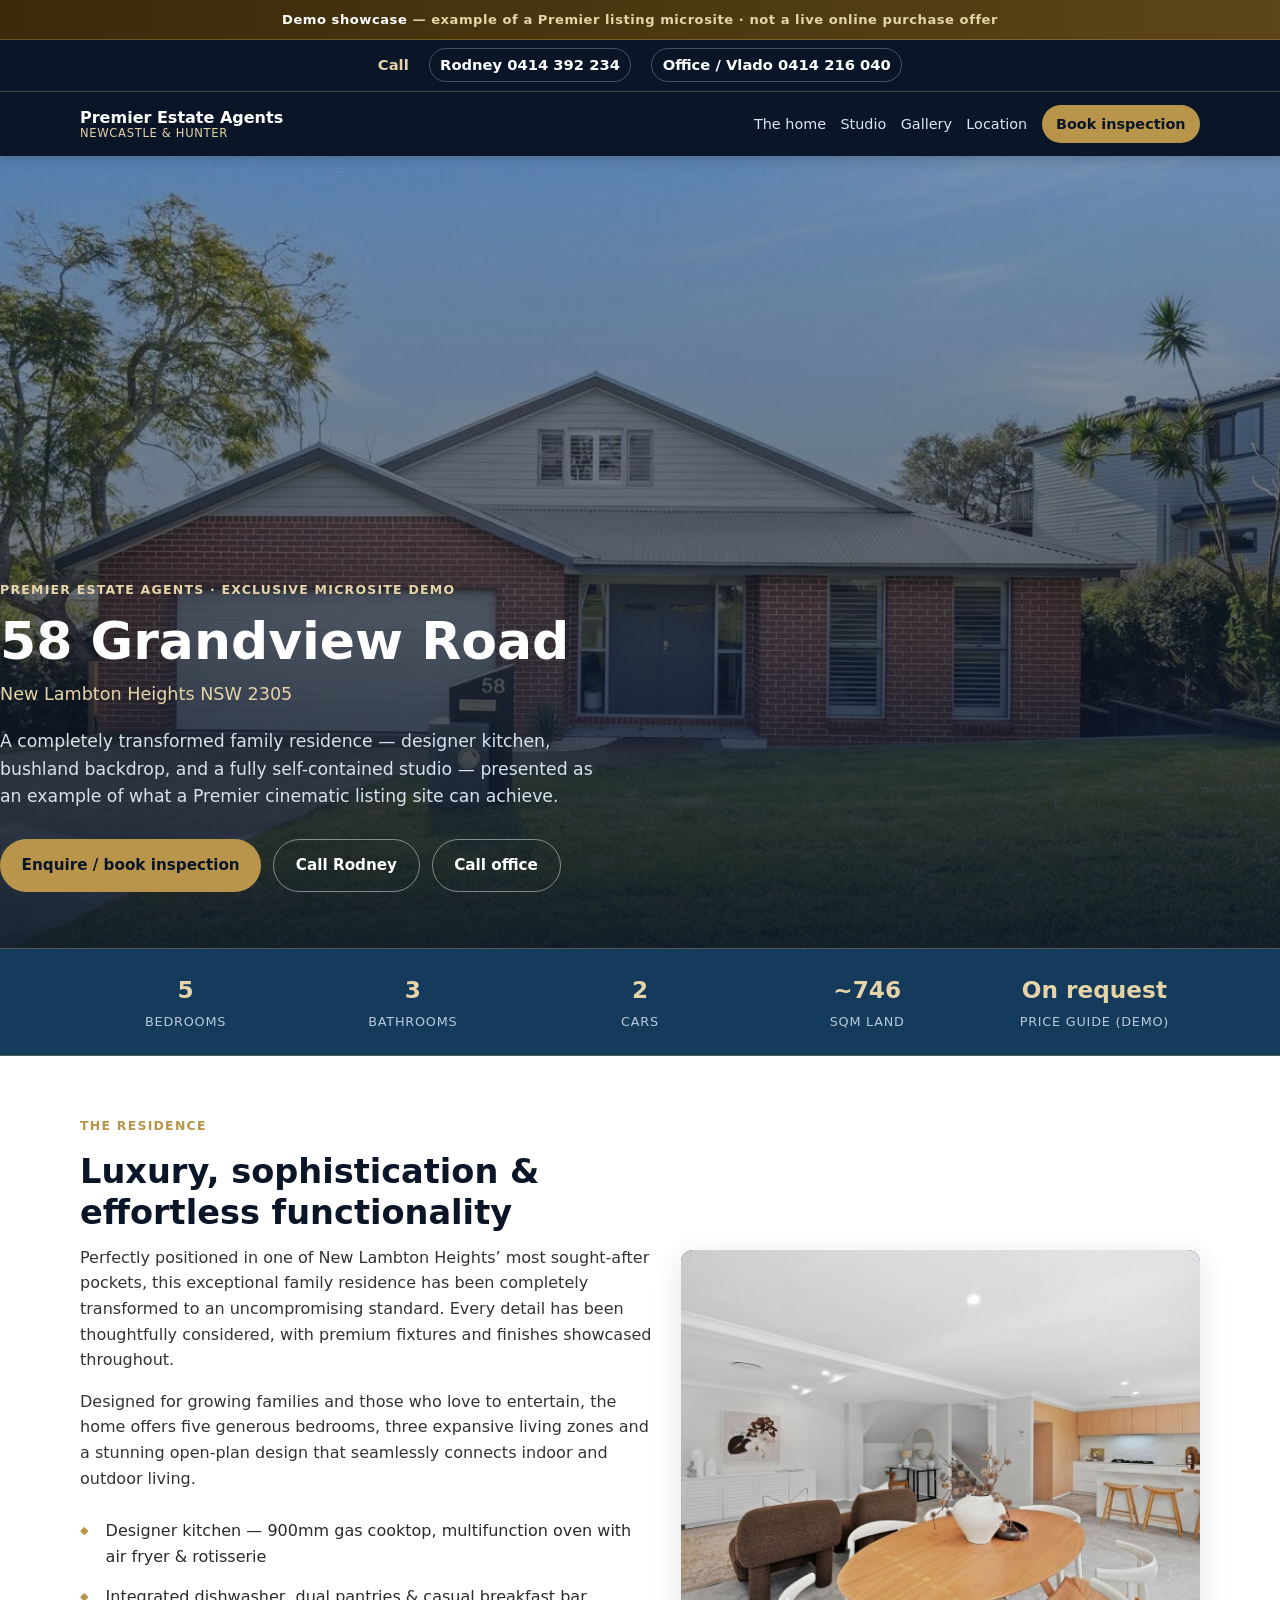
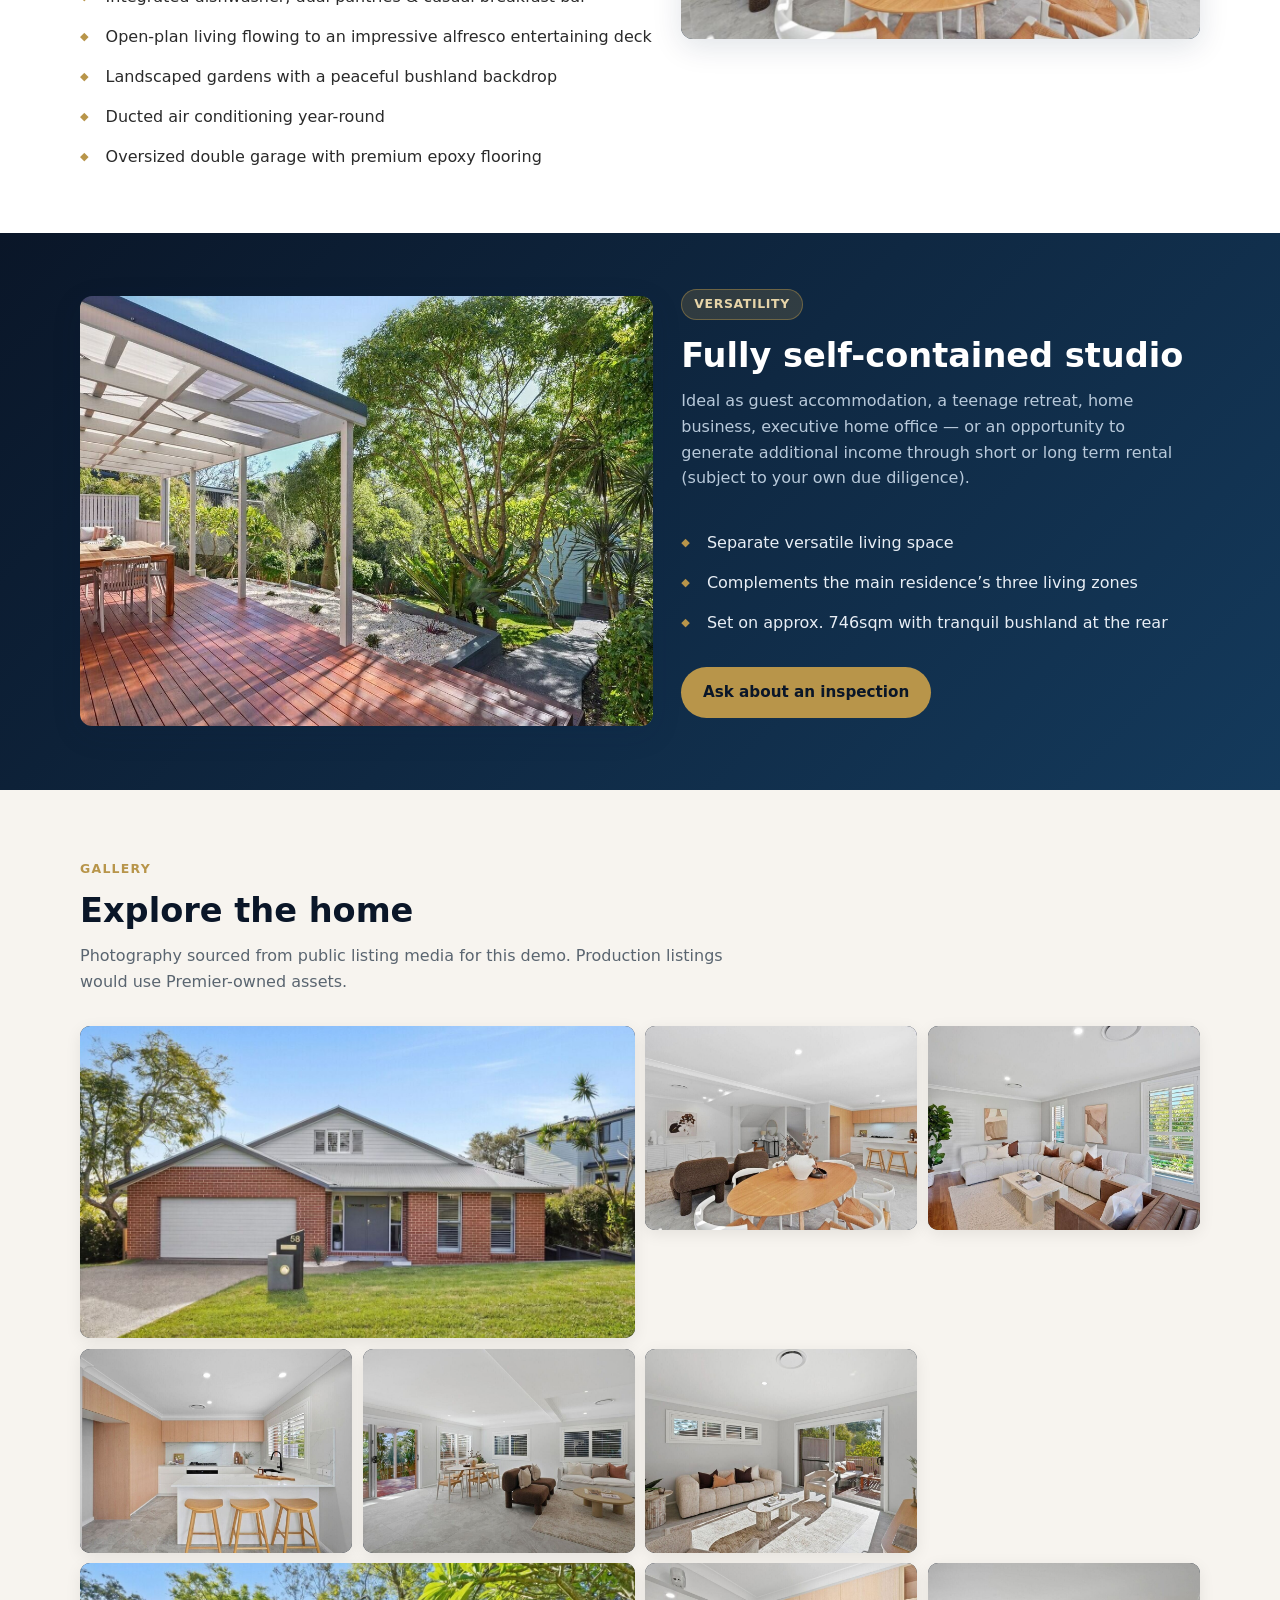
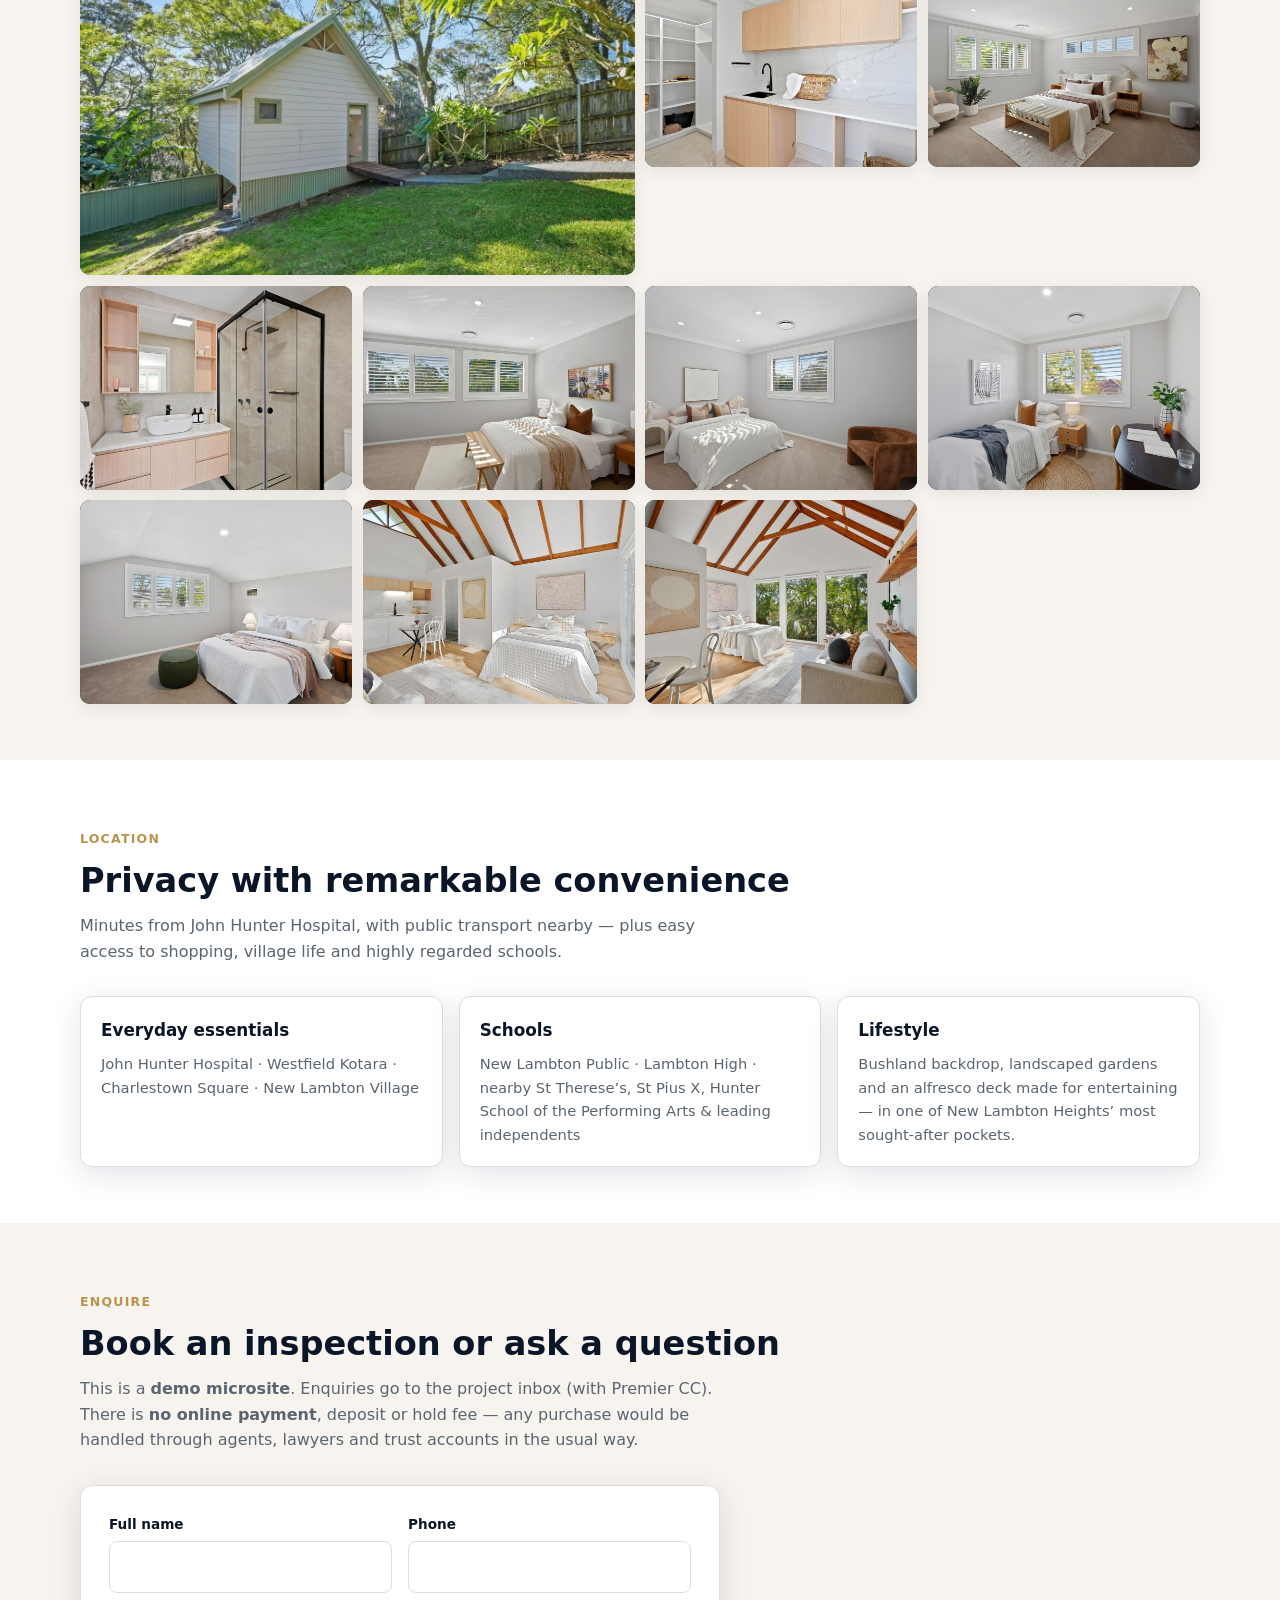
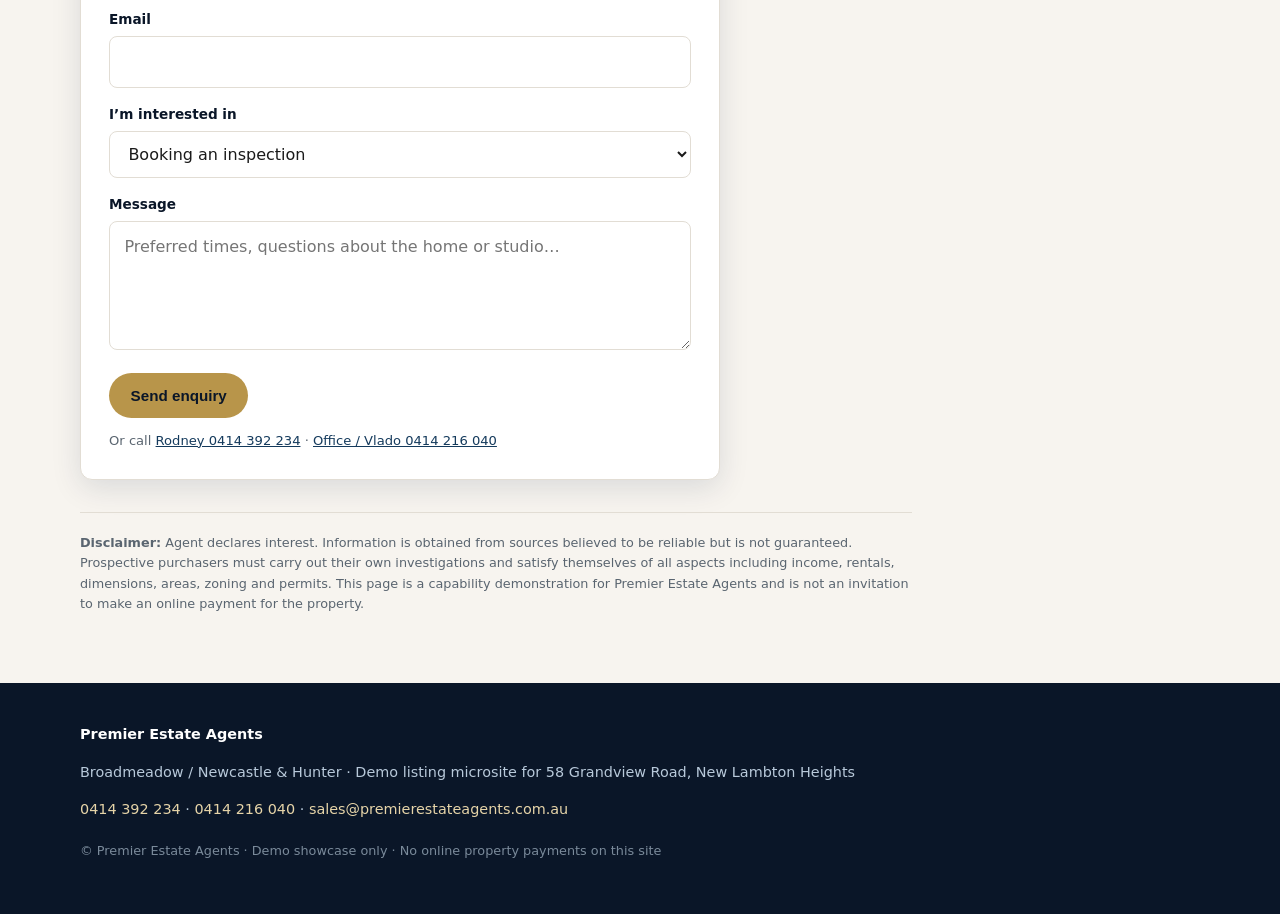
==== index.html @ 08cb3c70 "Premier demo microsite — 58 Grandview Road Cinematic listing showcase for Rodney & Vlado. Tel + Form" ====
<!DOCTYPE html>
<html lang="en-AU">
<head>
  <meta charset="utf-8" />
  <meta name="viewport" content="width=device-width, initial-scale=1" />
  <title>58 Grandview Road, New Lambton Heights | Premier Estate Agents (Demo)</title>
  <meta name="description" content="Demo showcase microsite for 58 Grandview Road, New Lambton Heights NSW 2305 — 5 bed, 3 bath, 2 car family residence with self-contained studio. Premier Estate Agents." />
  <meta name="robots" content="noindex,nofollow" />
  <link rel="icon" href="favicon.svg" type="image/svg+xml" />
  <link rel="stylesheet" href="styles.css" />
  <meta property="og:title" content="58 Grandview Road — Premier Estate Agents (Demo)" />
  <meta property="og:description" content="Cinematic listing microsite demo — transformed family residence, New Lambton Heights." />
  <meta property="og:image" content="images/photo-01.jpg" />
  <meta property="og:type" content="website" />
</head>
<body>
  <a class="skip-link" href="#main">Skip to content</a>

  <div class="demo-banner" role="status">
    <strong>Demo showcase</strong> — example of a Premier listing microsite · not a live online purchase offer
  </div>

  <div class="call-bar" aria-label="Call Premier Estate Agents">
    <span class="label">Call</span>
    <a href="tel:+61414392234">Rodney 0414 392 234</a>
    <a href="tel:+61414216040">Office / Vlado 0414 216 040</a>
  </div>

  <header class="site-header">
    <div class="container header-inner">
      <a class="logo" href="#top" id="top">
        Premier Estate Agents
        <span>Newcastle &amp; Hunter</span>
      </a>
      <button class="menu-toggle" type="button" aria-expanded="false" aria-controls="site-nav">Menu</button>
      <nav class="nav" id="site-nav" aria-label="Page">
        <a href="#story">The home</a>
        <a href="#studio">Studio</a>
        <a href="#gallery">Gallery</a>
        <a href="#location">Location</a>
        <a class="btn-nav" href="#enquire">Book inspection</a>
      </nav>
    </div>
  </header>

  <main id="main">
    <section class="hero" aria-label="Property hero">
      <div class="hero-media" style="background-image:url('images/photo-01.jpg')" role="img" aria-label="58 Grandview Road exterior"></div>
      <div class="hero-overlay" aria-hidden="true"></div>
      <div class="container hero-content">
        <p class="eyebrow">Premier Estate Agents · Exclusive microsite demo</p>
        <h1>58 Grandview Road</h1>
        <p class="suburb">New Lambton Heights NSW 2305</p>
        <p class="lead">A completely transformed family residence — designer kitchen, bushland backdrop, and a fully self-contained studio — presented as an example of what a Premier cinematic listing site can achieve.</p>
        <div class="hero-actions">
          <a class="btn btn-gold" href="#enquire">Enquire / book inspection</a>
          <a class="btn btn-outline" href="tel:+61414392234">Call Rodney</a>
          <a class="btn btn-outline" href="tel:+61414216040">Call office</a>
        </div>
      </div>
    </section>

    <section class="specs" aria-label="Property specifications">
      <div class="container specs-grid">
        <div class="spec"><strong>5</strong><span>Bedrooms</span></div>
        <div class="spec"><strong>3</strong><span>Bathrooms</span></div>
        <div class="spec"><strong>2</strong><span>Cars</span></div>
        <div class="spec"><strong>~746</strong><span>sqm land</span></div>
        <div class="spec"><strong>On request</strong><span>Price guide (demo)</span></div>
      </div>
    </section>

    <section class="section alt" id="story">
      <div class="container grid-2">
        <div class="prose">
          <p class="eyebrow" style="color:var(--gold)">The residence</p>
          <h2>Luxury, sophistication &amp; effortless functionality</h2>
          <p>Perfectly positioned in one of New Lambton Heights’ most sought-after pockets, this exceptional family residence has been completely transformed to an uncompromising standard. Every detail has been thoughtfully considered, with premium fixtures and finishes showcased throughout.</p>
          <p>Designed for growing families and those who love to entertain, the home offers five generous bedrooms, three expansive living zones and a stunning open-plan design that seamlessly connects indoor and outdoor living.</p>
          <ul class="feature-list">
            <li>Designer kitchen — 900mm gas cooktop, multifunction oven with air fryer &amp; rotisserie</li>
            <li>Integrated dishwasher, dual pantries &amp; casual breakfast bar</li>
            <li>Open-plan living flowing to an impressive alfresco entertaining deck</li>
            <li>Landscaped gardens with a peaceful bushland backdrop</li>
            <li>Ducted air conditioning year-round</li>
            <li>Oversized double garage with premium epoxy flooring</li>
          </ul>
        </div>
        <div class="media-frame">
          <img src="images/photo-02.jpg" alt="Open-plan kitchen, dining and living at 58 Grandview Road" width="1200" height="900" loading="lazy" />
        </div>
      </div>
    </section>

    <section class="section studio" id="studio">
      <div class="container grid-2">
        <div class="media-frame">
          <img src="images/photo-07.jpg" alt="Self-contained studio and outdoor living spaces" width="1200" height="900" loading="lazy" />
        </div>
        <div>
          <span class="pill">Versatility</span>
          <h2>Fully self-contained studio</h2>
          <p class="section-lead">Ideal as guest accommodation, a teenage retreat, home business, executive home office — or an opportunity to generate additional income through short or long term rental (subject to your own due diligence).</p>
          <ul class="feature-list">
            <li>Separate versatile living space</li>
            <li>Complements the main residence’s three living zones</li>
            <li>Set on approx. 746sqm with tranquil bushland at the rear</li>
          </ul>
          <p style="margin-top:1.5rem">
            <a class="btn btn-gold" href="#enquire">Ask about an inspection</a>
          </p>
        </div>
      </div>
    </section>

    <section class="section" id="gallery">
      <div class="container">
        <p class="eyebrow" style="color:var(--gold)">Gallery</p>
        <h2>Explore the home</h2>
        <p class="section-lead">Photography sourced from public listing media for this demo. Production listings would use Premier-owned assets.</p>
        <div class="gallery-grid" id="gallery-grid">
          <a class="span-2" href="images/photo-01.jpg" data-lightbox><img src="images/photo-01.jpg" alt="Street frontage" loading="lazy" /></a>
          <a href="images/photo-02.jpg" data-lightbox><img src="images/photo-02.jpg" alt="Kitchen and dining" loading="lazy" /></a>
          <a href="images/photo-03.jpg" data-lightbox><img src="images/photo-03.jpg" alt="Living space" loading="lazy" /></a>
          <a href="images/photo-04.jpg" data-lightbox><img src="images/photo-04.jpg" alt="Interior view" loading="lazy" /></a>
          <a href="images/photo-05.jpg" data-lightbox><img src="images/photo-05.jpg" alt="Interior detail" loading="lazy" /></a>
          <a href="images/photo-06.jpg" data-lightbox><img src="images/photo-06.jpg" alt="Home interior" loading="lazy" /></a>
          <a class="span-2" href="images/photo-15.jpg" data-lightbox><img src="images/photo-15.jpg" alt="Feature space" loading="lazy" /></a>
          <a href="images/photo-08.jpg" data-lightbox><img src="images/photo-08.jpg" alt="Room view" loading="lazy" /></a>
          <a href="images/photo-09.jpg" data-lightbox><img src="images/photo-09.jpg" alt="Bedroom or living" loading="lazy" /></a>
          <a href="images/photo-10.jpg" data-lightbox><img src="images/photo-10.jpg" alt="Interior" loading="lazy" /></a>
          <a href="images/photo-11.jpg" data-lightbox><img src="images/photo-11.jpg" alt="Interior" loading="lazy" /></a>
          <a href="images/photo-12.jpg" data-lightbox><img src="images/photo-12.jpg" alt="Detail" loading="lazy" /></a>
          <a href="images/photo-13.jpg" data-lightbox><img src="images/photo-13.jpg" alt="Detail" loading="lazy" /></a>
          <a href="images/photo-14.jpg" data-lightbox><img src="images/photo-14.jpg" alt="Outdoor or garage" loading="lazy" /></a>
          <a href="images/photo-16.jpg" data-lightbox><img src="images/photo-16.jpg" alt="Property view" loading="lazy" /></a>
          <a href="images/photo-17.jpg" data-lightbox><img src="images/photo-17.jpg" alt="Property view" loading="lazy" /></a>
        </div>
      </div>
    </section>

    <section class="section alt" id="location">
      <div class="container">
        <p class="eyebrow" style="color:var(--gold)">Location</p>
        <h2>Privacy with remarkable convenience</h2>
        <p class="section-lead">Minutes from John Hunter Hospital, with public transport nearby — plus easy access to shopping, village life and highly regarded schools.</p>
        <div class="loc-cards">
          <article class="loc-card">
            <h3>Everyday essentials</h3>
            <p>John Hunter Hospital · Westfield Kotara · Charlestown Square · New Lambton Village</p>
          </article>
          <article class="loc-card">
            <h3>Schools</h3>
            <p>New Lambton Public · Lambton High · nearby St Therese’s, St Pius X, Hunter School of the Performing Arts &amp; leading independents</p>
          </article>
          <article class="loc-card">
            <h3>Lifestyle</h3>
            <p>Bushland backdrop, landscaped gardens and an alfresco deck made for entertaining — in one of New Lambton Heights’ most sought-after pockets.</p>
          </article>
        </div>
      </div>
    </section>

    <section class="section enquiry" id="enquire">
      <div class="container">
        <p class="eyebrow" style="color:var(--gold)">Enquire</p>
        <h2>Book an inspection or ask a question</h2>
        <p class="section-lead">This is a <strong>demo microsite</strong>. Enquiries go to the project inbox (with Premier CC). There is <strong>no online payment</strong>, deposit or hold fee — any purchase would be handled through agents, lawyers and trust accounts in the usual way.</p>

        <div class="form-card">
          <form action="https://formsubmit.co/damienmueller@gmail.com" method="POST">
            <input type="hidden" name="_subject" value="Inspection / enquiry — 58 Grandview Road (demo microsite)" />
            <input type="hidden" name="_cc" value="rodney@premierestateagents.com.au,sales@premierestateagents.com.au" />
            <input type="hidden" name="_next" value="https://damienmueller-cloud.github.io/58-grandview/thank-you.html" />
            <input type="hidden" name="_captcha" value="false" />
            <input type="hidden" name="_template" value="table" />
            <input type="text" name="_honey" style="display:none" tabindex="-1" autocomplete="off" />

            <div class="form-row two">
              <div>
                <label for="name">Full name</label>
                <input id="name" name="name" type="text" required autocomplete="name" />
              </div>
              <div>
                <label for="phone">Phone</label>
                <input id="phone" name="phone" type="tel" required autocomplete="tel" />
              </div>
            </div>
            <div class="form-row">
              <div>
                <label for="email">Email</label>
                <input id="email" name="email" type="email" required autocomplete="email" />
              </div>
            </div>
            <div class="form-row">
              <div>
                <label for="interest">I’m interested in</label>
                <select id="interest" name="interest">
                  <option>Booking an inspection</option>
                  <option>Price guide / further details</option>
                  <option>General enquiry</option>
                  <option>Seeing a microsite like this for my listing</option>
                </select>
              </div>
            </div>
            <div class="form-row">
              <div>
                <label for="message">Message</label>
                <textarea id="message" name="message" rows="4" placeholder="Preferred times, questions about the home or studio…"></textarea>
              </div>
            </div>
            <button class="btn btn-gold" type="submit">Send enquiry</button>
            <p class="form-note">Or call <a href="tel:+61414392234">Rodney 0414 392 234</a> · <a href="tel:+61414216040">Office / Vlado 0414 216 040</a></p>
          </form>
        </div>

        <p class="disclaimer">
          <strong>Disclaimer:</strong> Agent declares interest. Information is obtained from sources believed to be reliable but is not guaranteed.
          Prospective purchasers must carry out their own investigations and satisfy themselves of all aspects including income, rentals, dimensions, areas, zoning and permits.
          This page is a capability demonstration for Premier Estate Agents and is not an invitation to make an online payment for the property.
        </p>
      </div>
    </section>
  </main>

  <footer class="site-footer">
    <div class="container">
      <div class="footer-brand">Premier Estate Agents</div>
      <p>Broadmeadow / Newcastle &amp; Hunter · Demo listing microsite for 58 Grandview Road, New Lambton Heights</p>
      <p>
        <a href="tel:+61414392234">0414 392 234</a> ·
        <a href="tel:+61414216040">0414 216 040</a> ·
        <a href="mailto:sales@premierestateagents.com.au">sales@premierestateagents.com.au</a>
      </p>
      <p class="footer-meta">© Premier Estate Agents · Demo showcase only · No online property payments on this site</p>
    </div>
  </footer>

  <nav class="mobile-cta" aria-label="Quick contact">
    <a href="tel:+61414392234">Rodney<small>0414 392 234</small></a>
    <a href="tel:+61414216040">Office<small>0414 216 040</small></a>
    <a class="primary" href="#enquire">Enquire<small>Book inspection</small></a>
  </nav>

  <div class="lightbox" id="lightbox" role="dialog" aria-modal="true" aria-label="Image preview">
    <button type="button" id="lightbox-close" aria-label="Close">&times;</button>
    <img id="lightbox-img" src="" alt="" />
  </div>

  <script src="main.js" defer></script>
</body>
</html>
---- styles.css ----
:root {
  --navy: #0a1628;
  --navy-mid: #143a5c;
  --gold: #b8954a;
  --gold-light: #e6d4a8;
  --cream: #f7f4ef;
  --white: #ffffff;
  --ink: #1a1a1a;
  --muted: #5a6570;
  --border: #e2ddd4;
  --radius: 12px;
  --shadow: 0 8px 30px rgba(12, 35, 64, 0.12);
  --font: "Segoe UI", system-ui, -apple-system, BlinkMacSystemFont, "Helvetica Neue", Arial, sans-serif;
  --max: 1120px;
  --cta-h: 64px;
}
*, *::before, *::after { box-sizing: border-box; }
html { scroll-behavior: smooth; }
body {
  margin: 0;
  font-family: var(--font);
  color: var(--ink);
  background: var(--cream);
  line-height: 1.6;
  -webkit-font-smoothing: antialiased;
  padding-bottom: calc(var(--cta-h) + env(safe-area-inset-bottom, 0px));
}
img { max-width: 100%; height: auto; display: block; }
a { color: var(--navy-mid); }
a:hover { color: var(--gold); }
.container { width: min(100% - 2rem, var(--max)); margin-inline: auto; }
.skip-link {
  position: absolute; left: -999px; top: 0; background: var(--gold); color: var(--navy);
  padding: .5rem 1rem; z-index: 200;
}
.skip-link:focus { left: 1rem; top: 1rem; }

/* Demo banner */
.demo-banner {
  background: linear-gradient(90deg, #3a2a0a, #5c4518);
  color: var(--gold-light);
  text-align: center;
  font-size: .82rem;
  font-weight: 600;
  letter-spacing: .04em;
  padding: .55rem 1rem;
  border-bottom: 1px solid rgba(184,149,74,.4);
}
.demo-banner strong { color: #fff; font-weight: 700; }

/* Sticky call bar */
.call-bar {
  position: sticky; top: 0; z-index: 60;
  background: var(--navy); color: #fff;
  padding: .55rem 1rem;
  display: flex; flex-wrap: wrap; gap: .5rem 1.25rem;
  justify-content: center; align-items: center;
  font-size: .92rem;
  border-bottom: 1px solid rgba(196,163,90,.35);
}
.call-bar a {
  color: #fff; font-weight: 700; text-decoration: none;
  padding: .25rem .65rem; border-radius: 999px;
  border: 1px solid rgba(255,255,255,.25);
}
.call-bar a:hover { background: var(--gold); color: var(--navy); border-color: var(--gold); }
.call-bar .label { color: var(--gold-light); font-weight: 600; border: none; padding: 0; }

/* Header */
.site-header {
  background: var(--navy); color: var(--white);
  position: sticky; top: 2.6rem; z-index: 50;
  box-shadow: 0 2px 12px rgba(0,0,0,.2);
}
.header-inner {
  display: flex; align-items: center; justify-content: space-between;
  gap: 1rem; padding: .85rem 0; flex-wrap: wrap;
}
.logo {
  color: var(--white); text-decoration: none; font-weight: 700;
  display: flex; flex-direction: column; line-height: 1.2;
}
.logo span {
  color: var(--gold-light); font-size: .72rem; font-weight: 500;
  letter-spacing: .06em; text-transform: uppercase;
}
.nav { display: flex; flex-wrap: wrap; gap: .35rem .9rem; align-items: center; }
.nav a { color: #dce6f0; text-decoration: none; font-size: .9rem; }
.nav a:hover { color: var(--gold-light); }
.nav .btn-nav {
  background: var(--gold); color: var(--navy); padding: .45rem .9rem;
  border-radius: 999px; font-weight: 600; text-decoration: none;
}
.nav .btn-nav:hover { background: var(--gold-light); color: var(--navy); }
.menu-toggle {
  display: none; background: transparent; border: 1px solid var(--gold);
  color: var(--gold-light); padding: .4rem .7rem; border-radius: 8px; cursor: pointer;
}
@media (max-width: 820px) {
  .menu-toggle { display: inline-block; }
  .nav { display: none; width: 100%; flex-direction: column; align-items: flex-start; padding-bottom: .75rem; }
  .nav.open { display: flex; }
}

/* Hero cinematic */
.hero {
  position: relative; min-height: min(88vh, 820px);
  display: flex; align-items: flex-end;
  color: #fff; overflow: hidden;
  background: var(--navy);
}
.hero-media {
  position: absolute; inset: 0;
  background-size: cover; background-position: center;
  transform: scale(1.02);
  animation: heroDrift 28s ease-in-out infinite alternate;
}
@keyframes heroDrift {
  from { transform: scale(1.02) translateY(0); }
  to { transform: scale(1.08) translateY(-1.5%); }
}
.hero-overlay {
  position: absolute; inset: 0;
  background: linear-gradient(180deg,
    rgba(10,22,40,.35) 0%,
    rgba(10,22,40,.55) 45%,
    rgba(10,22,40,.92) 100%);
}
.hero-content {
  position: relative; z-index: 2; width: 100%;
  padding: 4rem 0 3.5rem;
}
.eyebrow {
  display: inline-block; color: var(--gold-light); font-size: .78rem; font-weight: 600;
  letter-spacing: .1em; text-transform: uppercase; margin-bottom: .75rem;
}
.hero h1 {
  font-size: clamp(2rem, 5vw, 3.25rem); line-height: 1.12; margin: 0 0 .6rem;
  font-weight: 700; max-width: 18ch;
}
.hero .suburb { color: var(--gold-light); font-size: 1.1rem; margin: 0 0 1.25rem; font-weight: 500; }
.hero .lead { font-size: 1.08rem; color: #d7e2ee; max-width: 38rem; margin: 0 0 1.75rem; }
.hero-actions { display: flex; flex-wrap: wrap; gap: .75rem; }
.btn {
  display: inline-flex; align-items: center; justify-content: center; gap: .4rem;
  padding: .85rem 1.35rem; border-radius: 999px; font-weight: 700;
  text-decoration: none; border: none; cursor: pointer; font-size: .95rem;
  transition: background .2s, color .2s, transform .15s;
}
.btn:active { transform: scale(.98); }
.btn-gold { background: var(--gold); color: var(--navy); }
.btn-gold:hover { background: var(--gold-light); color: var(--navy); }
.btn-outline {
  background: transparent; color: #fff;
  border: 1.5px solid rgba(255,255,255,.45);
}
.btn-outline:hover { border-color: var(--gold); color: var(--gold-light); }

/* Specs strip */
.specs {
  background: var(--navy-mid); color: #fff;
  border-top: 1px solid rgba(184,149,74,.35);
  border-bottom: 1px solid rgba(184,149,74,.35);
}
.specs-grid {
  display: grid; grid-template-columns: repeat(2, 1fr); gap: 1rem;
  padding: 1.35rem 0; text-align: center;
}
@media (min-width: 700px) {
  .specs-grid { grid-template-columns: repeat(5, 1fr); }
}
.spec strong {
  display: block; font-size: 1.45rem; color: var(--gold-light); font-weight: 700;
}
.spec span { font-size: .8rem; color: #b8c9da; text-transform: uppercase; letter-spacing: .06em; }

/* Sections */
.section { padding: 3.5rem 0; }
.section.alt { background: var(--white); }
.section h2 {
  font-size: clamp(1.55rem, 3vw, 2.1rem); color: var(--navy);
  margin: 0 0 .75rem; line-height: 1.2;
}
.section-lead { color: var(--muted); max-width: 42rem; margin: 0 0 2rem; }
.grid-2 { display: grid; gap: 1.75rem; }
@media (min-width: 860px) { .grid-2 { grid-template-columns: 1.05fr .95fr; align-items: center; } }
.prose p { margin: 0 0 1rem; color: #333; }
.feature-list { list-style: none; padding: 0; margin: 1.25rem 0 0; }
.feature-list li {
  padding: .45rem 0 .45rem 1.6rem; position: relative; color: #2a2a2a;
}
.feature-list li::before {
  content: "◆"; position: absolute; left: 0; color: var(--gold); font-size: .7rem; top: .7rem;
}
.media-frame {
  border-radius: var(--radius); overflow: hidden;
  box-shadow: var(--shadow); aspect-ratio: 4/3;
  background: linear-gradient(135deg, var(--navy), var(--navy-mid));
}
.media-frame img { width: 100%; height: 100%; object-fit: cover; }

/* Studio highlight */
.studio {
  background: linear-gradient(135deg, var(--navy) 0%, var(--navy-mid) 100%);
  color: #fff;
}
.studio h2 { color: #fff; }
.studio .section-lead { color: #b8c9da; }
.studio .feature-list li { color: #e8eef5; }
.pill {
  display: inline-block; background: rgba(184,149,74,.2); color: var(--gold-light);
  border: 1px solid rgba(184,149,74,.45); padding: .3rem .75rem; border-radius: 999px;
  font-size: .78rem; font-weight: 600; letter-spacing: .05em; text-transform: uppercase;
  margin-bottom: 1rem;
}

/* Gallery */
.gallery-grid {
  display: grid; gap: .65rem;
  grid-template-columns: repeat(2, 1fr);
}
@media (min-width: 720px) {
  .gallery-grid { grid-template-columns: repeat(3, 1fr); }
}
@media (min-width: 1000px) {
  .gallery-grid { grid-template-columns: repeat(4, 1fr); }
}
.gallery-grid a {
  display: block; border-radius: 10px; overflow: hidden;
  aspect-ratio: 4/3; background: var(--navy);
  box-shadow: 0 4px 16px rgba(0,0,0,.08);
}
.gallery-grid img {
  width: 100%; height: 100%; object-fit: cover;
  transition: transform .4s ease;
}
.gallery-grid a:hover img { transform: scale(1.05); }
.gallery-grid .span-2 { grid-column: span 2; aspect-ratio: 16/9; }

/* Location */
.loc-cards {
  display: grid; gap: 1rem;
  grid-template-columns: 1fr;
}
@media (min-width: 640px) { .loc-cards { grid-template-columns: repeat(3, 1fr); } }
.loc-card {
  background: var(--white); border: 1px solid var(--border);
  border-radius: var(--radius); padding: 1.25rem;
  box-shadow: var(--shadow);
}
.loc-card h3 { margin: 0 0 .5rem; color: var(--navy); font-size: 1.05rem; }
.loc-card p { margin: 0; color: var(--muted); font-size: .92rem; }

/* Enquiry — NO payment UI */
.enquiry {
  background: var(--cream);
}
.form-card {
  background: var(--white); border-radius: var(--radius);
  padding: 1.75rem; box-shadow: var(--shadow);
  border: 1px solid var(--border);
  max-width: 640px;
}
.form-row { display: grid; gap: 1rem; margin-bottom: 1rem; }
@media (min-width: 560px) {
  .form-row.two { grid-template-columns: 1fr 1fr; }
}
label { display: block; font-size: .85rem; font-weight: 600; color: var(--navy); margin-bottom: .35rem; }
input, select, textarea {
  width: 100%; padding: .75rem .9rem; border: 1px solid var(--border);
  border-radius: 8px; font: inherit; background: #fff; color: var(--ink);
}
input:focus, select:focus, textarea:focus {
  outline: 2px solid var(--gold); outline-offset: 1px; border-color: var(--gold);
}
.form-note { font-size: .82rem; color: var(--muted); margin: .75rem 0 0; }
.disclaimer {
  font-size: .8rem; color: var(--muted); margin-top: 2rem;
  padding-top: 1.25rem; border-top: 1px solid var(--border); max-width: 52rem;
}

/* Footer */
.site-footer {
  background: var(--navy); color: #b8c9da; padding: 2.5rem 0 6rem;
  font-size: .9rem;
}
.site-footer a { color: var(--gold-light); text-decoration: none; }
.site-footer a:hover { text-decoration: underline; }
.footer-brand { color: #fff; font-weight: 700; margin-bottom: .35rem; }
.footer-meta { margin-top: 1.25rem; font-size: .8rem; color: #7a8a9a; }

/* Sticky mobile CTA — phones + enquire only */
.mobile-cta {
  position: fixed; bottom: 0; left: 0; right: 0; z-index: 80;
  display: grid; grid-template-columns: 1fr 1fr 1.1fr;
  background: var(--navy); border-top: 1px solid rgba(184,149,74,.4);
  padding: .45rem .5rem calc(.45rem + env(safe-area-inset-bottom, 0px));
  gap: .4rem;
}
.mobile-cta a {
  text-align: center; text-decoration: none; color: #fff;
  font-size: .72rem; font-weight: 700; padding: .55rem .3rem;
  border-radius: 8px; border: 1px solid rgba(255,255,255,.2);
  line-height: 1.25;
}
.mobile-cta a small { display: block; font-weight: 500; opacity: .75; font-size: .65rem; }
.mobile-cta a.primary { background: var(--gold); color: var(--navy); border-color: var(--gold); }
@media (min-width: 900px) {
  .mobile-cta { display: none; }
  body { padding-bottom: 0; }
  .site-footer { padding-bottom: 2.5rem; }
}

/* Lightbox simple */
.lightbox {
  display: none; position: fixed; inset: 0; z-index: 100;
  background: rgba(10,22,40,.92); align-items: center; justify-content: center;
  padding: 1rem;
}
.lightbox.open { display: flex; }
.lightbox img { max-height: 90vh; max-width: 96vw; border-radius: 8px; }
.lightbox button {
  position: absolute; top: 1rem; right: 1rem; background: var(--gold);
  color: var(--navy); border: none; border-radius: 999px; width: 2.5rem; height: 2.5rem;
  font-size: 1.25rem; cursor: pointer; font-weight: 700;
}
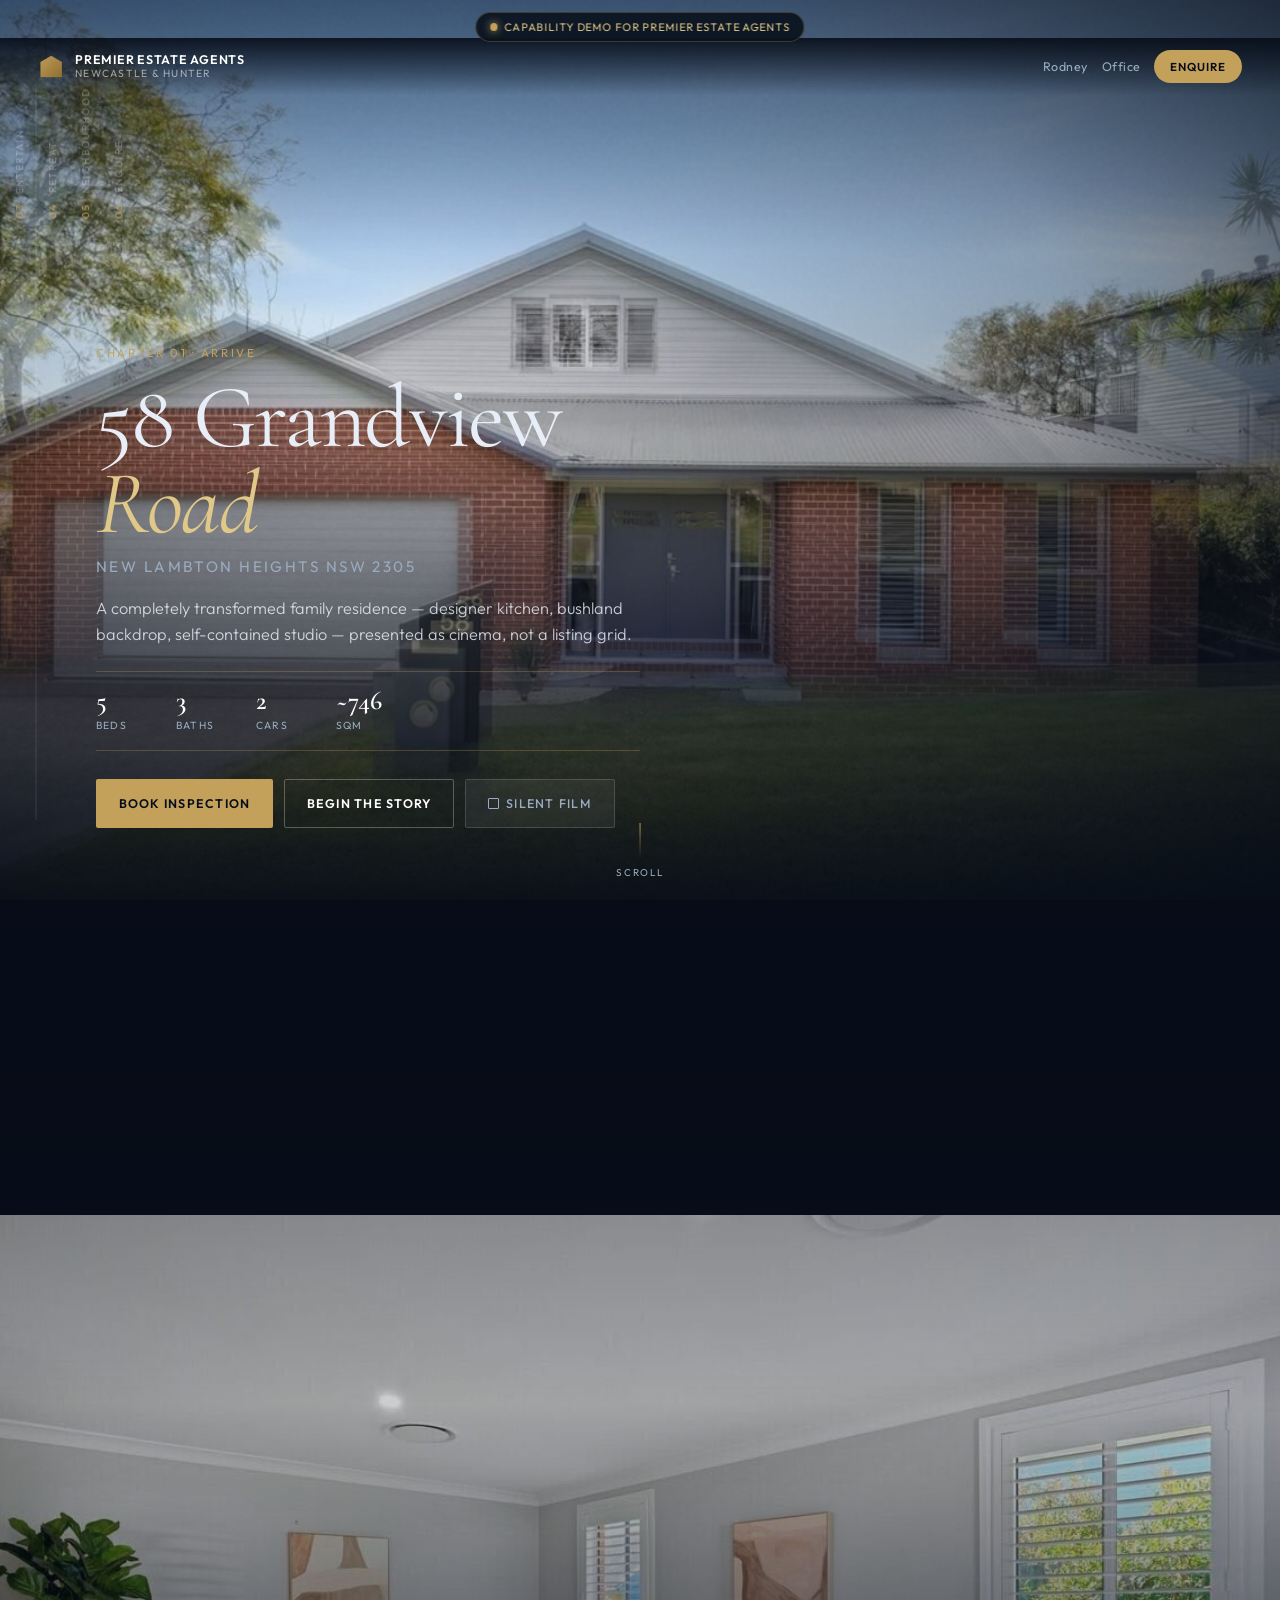
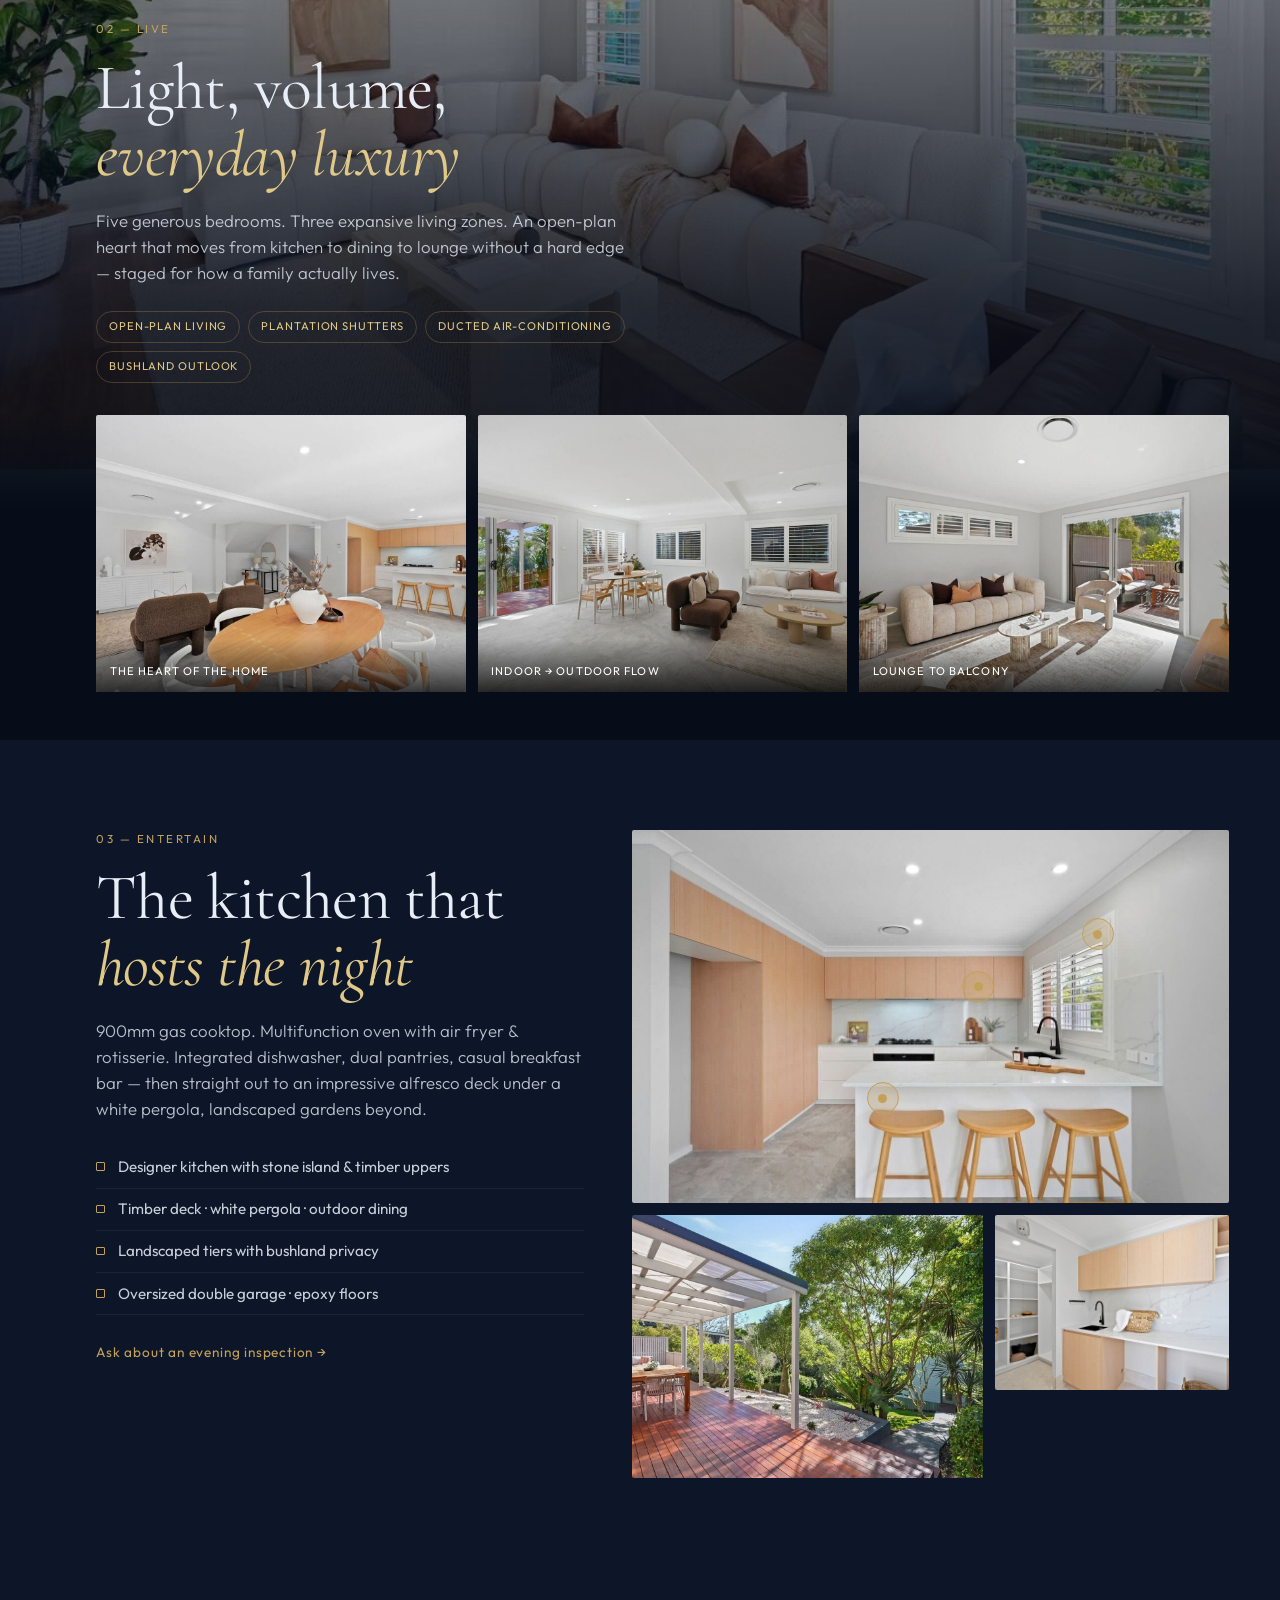
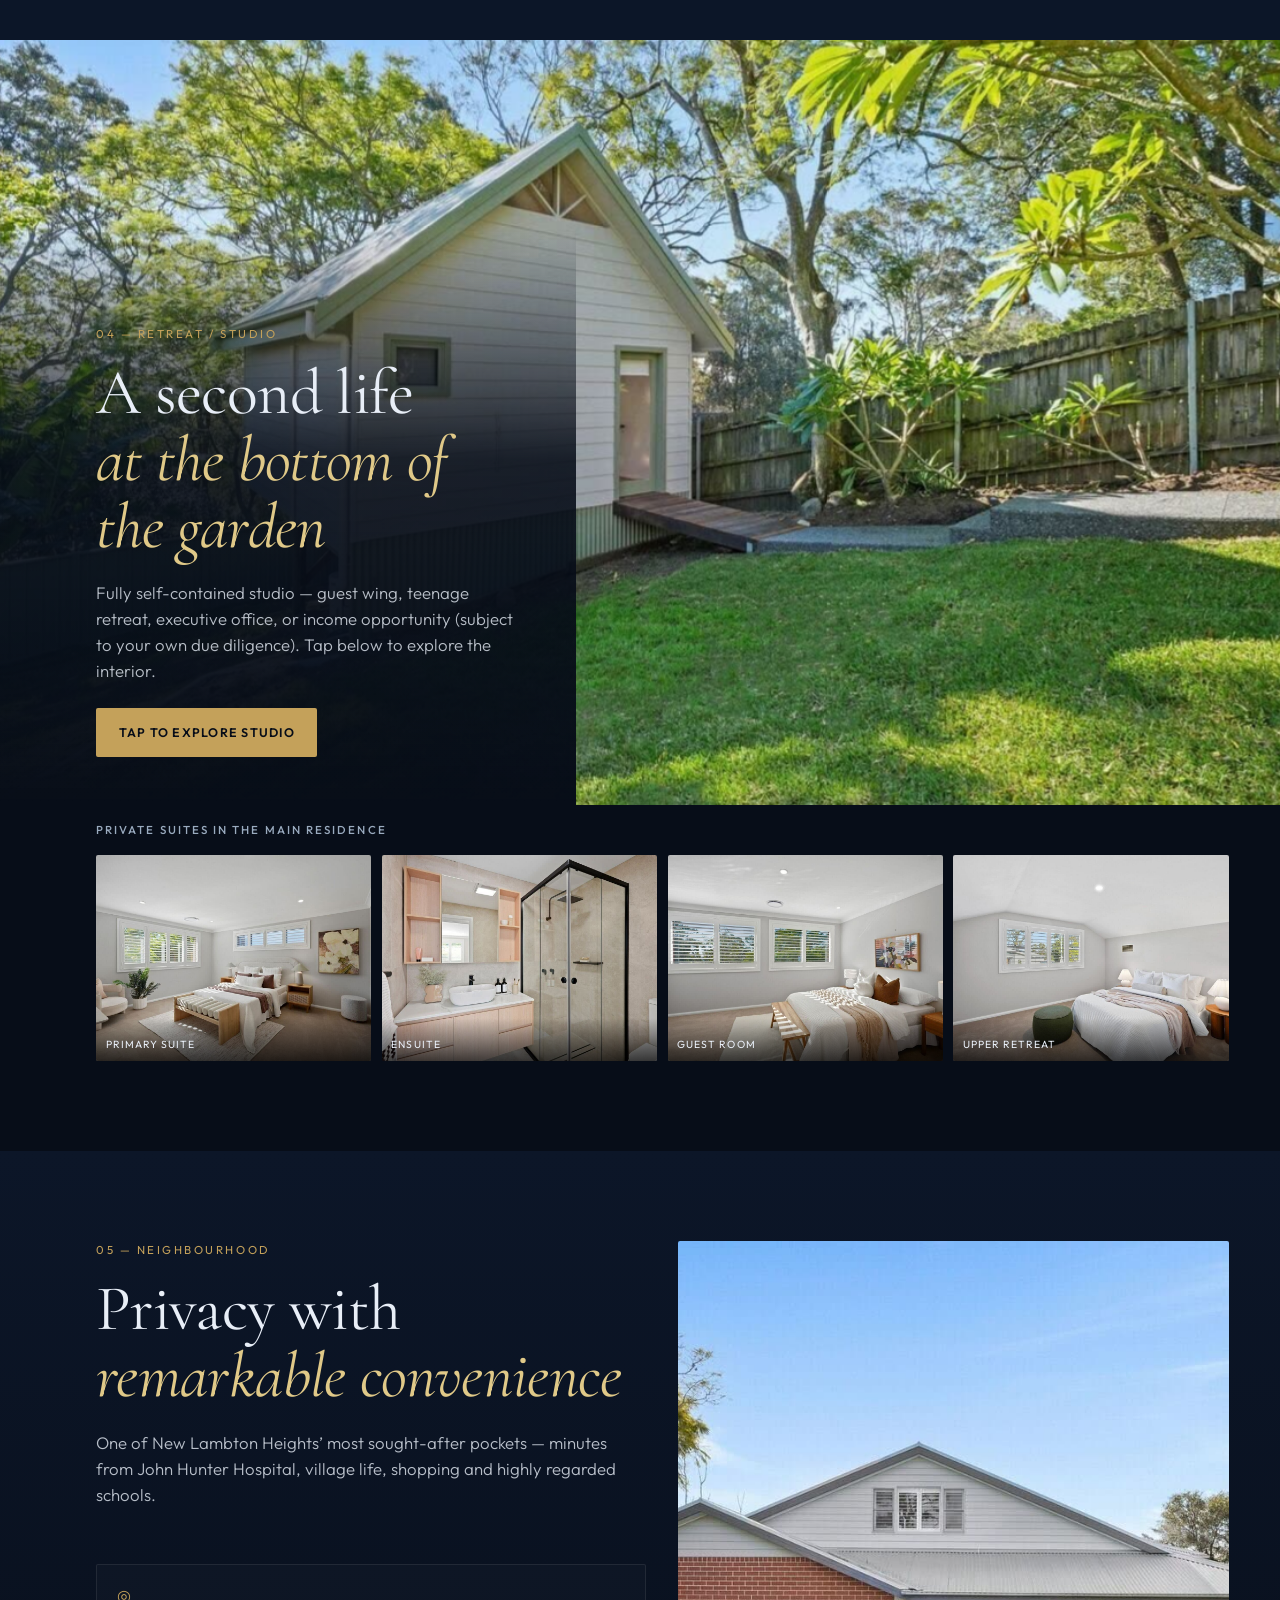
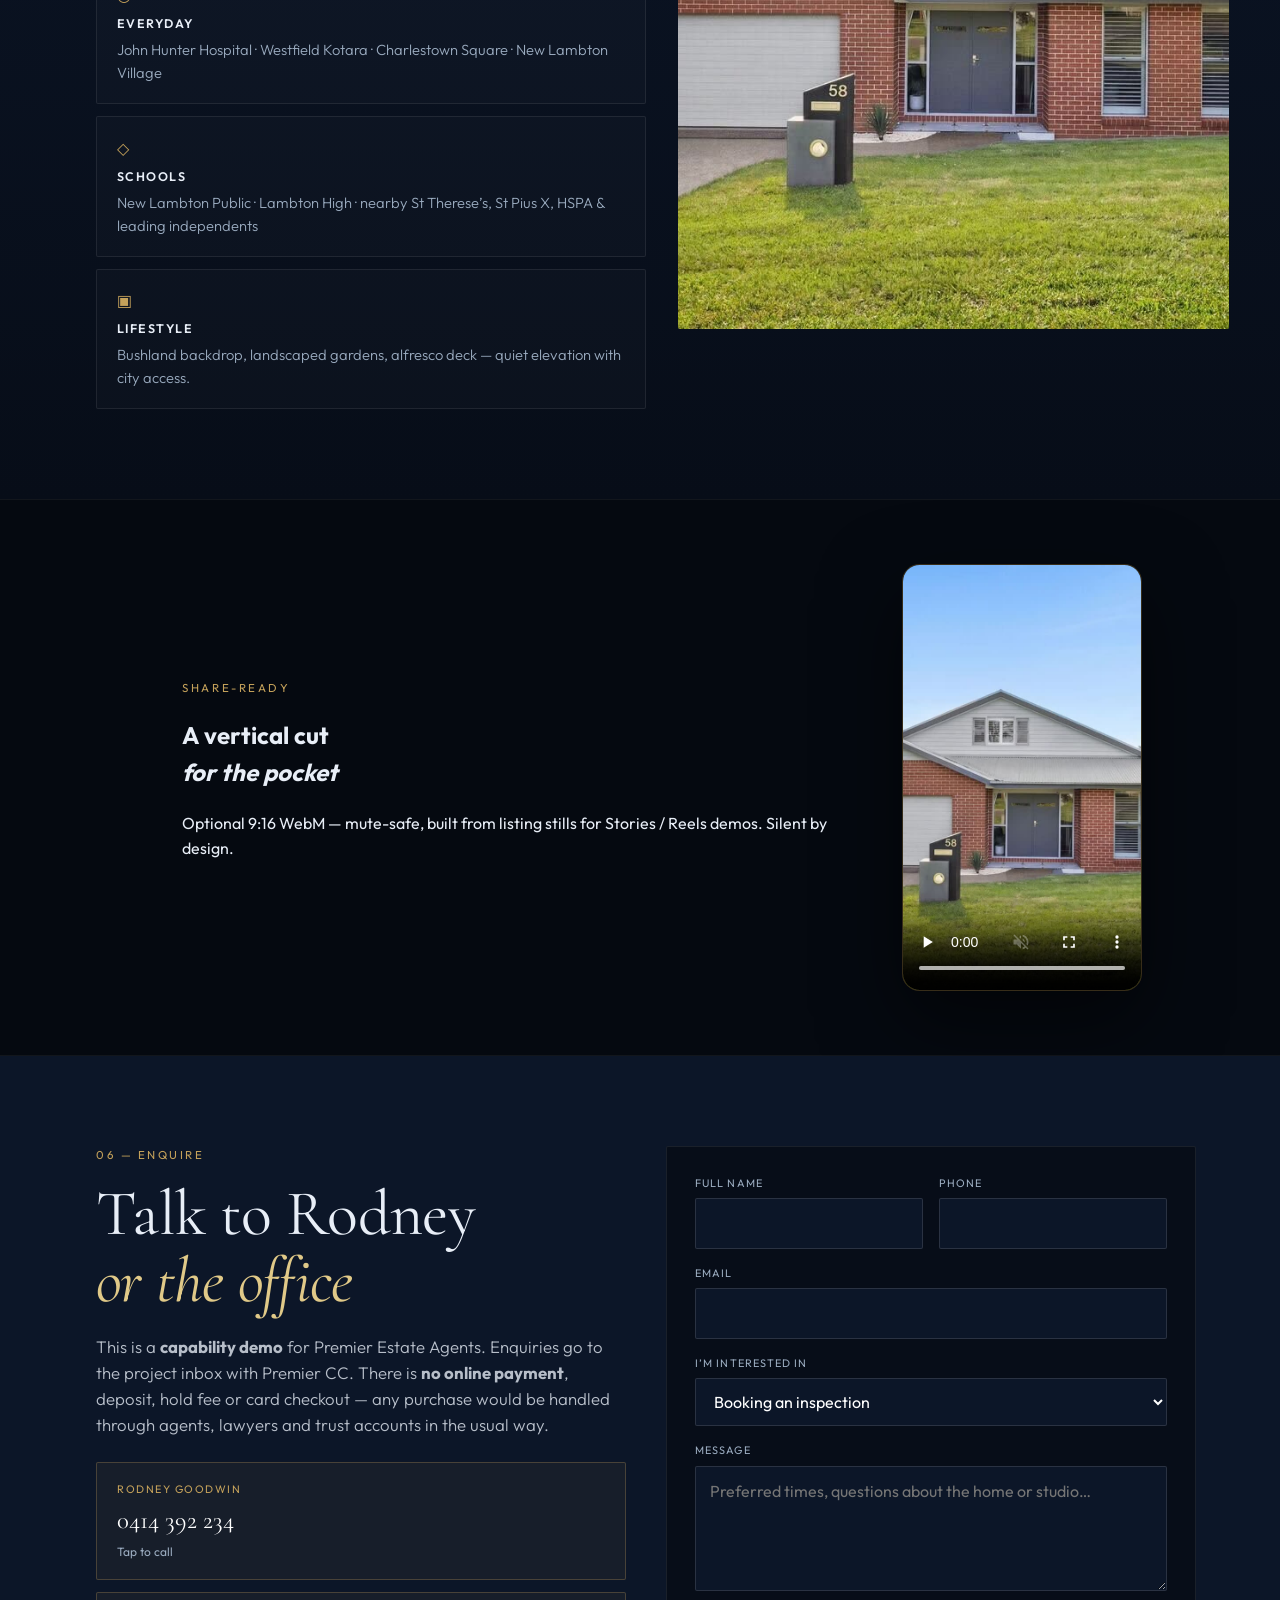
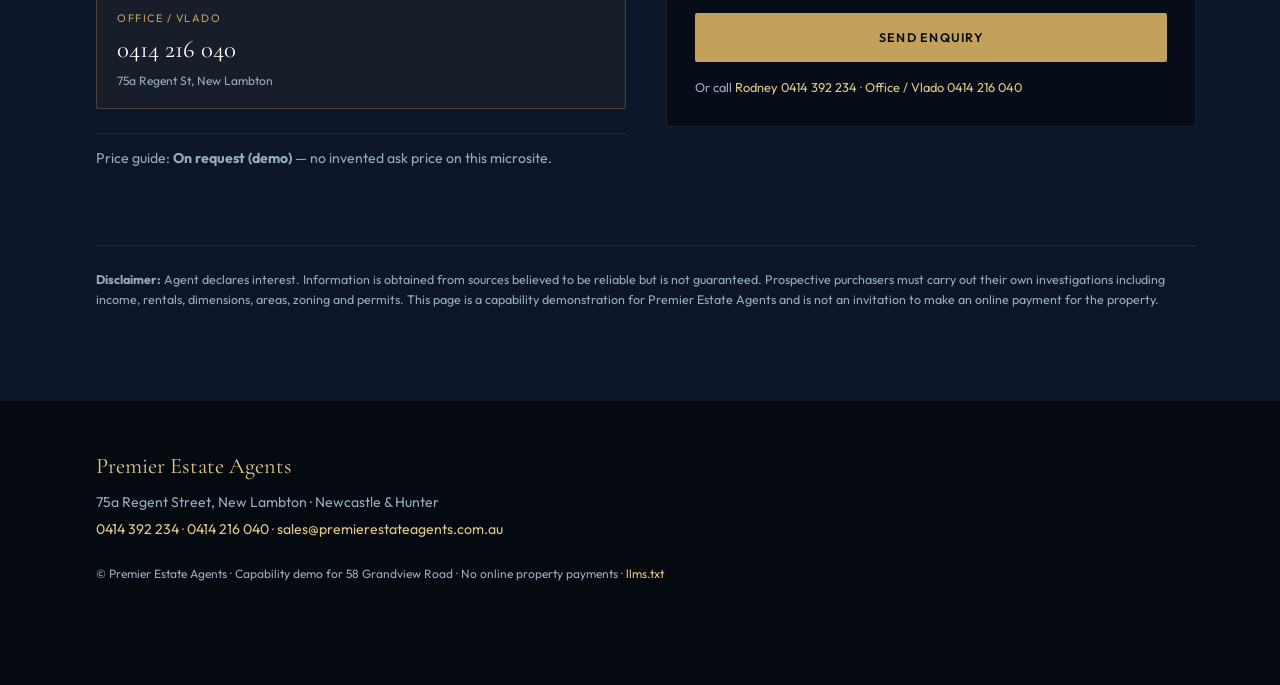
==== commit 81d5f9df: "Cinematic WOW rebuild — film chapters, hotspots, OG + share reel Replace MVP listing layout with ful" ====
--- a/index.html
+++ b/index.html
@@ -2,170 +2,354 @@
 <html lang="en-AU">
 <head>
   <meta charset="utf-8" />
-  <meta name="viewport" content="width=device-width, initial-scale=1" />
-  <title>58 Grandview Road, New Lambton Heights | Premier Estate Agents (Demo)</title>
-  <meta name="description" content="Demo showcase microsite for 58 Grandview Road, New Lambton Heights NSW 2305 — 5 bed, 3 bath, 2 car family residence with self-contained studio. Premier Estate Agents." />
-  <meta name="robots" content="noindex,nofollow" />
+  <meta name="viewport" content="width=device-width, initial-scale=1, viewport-fit=cover" />
+  <title>58 Grandview Road, New Lambton Heights | Cinematic Listing Demo — Premier Estate Agents</title>
+  <meta name="description" content="Cinematic microsite demo for 58 Grandview Road, New Lambton Heights NSW 2305 — 5 bed, 3 bath, 2 car, ~746sqm, self-contained studio. Capability showcase for Premier Estate Agents (Rodney &amp; Vlado)." />
+  <meta name="robots" content="index,follow,max-image-preview:large" />
+  <meta name="theme-color" content="#070d18" />
+  <link rel="canonical" href="https://damienmueller-cloud.github.io/58-grandview/" />
   <link rel="icon" href="favicon.svg" type="image/svg+xml" />
+  <link rel="llms" href="llms.txt" type="text/plain" />
+  <link rel="preconnect" href="https://fonts.googleapis.com" />
+  <link rel="preconnect" href="https://fonts.gstatic.com" crossorigin />
+  <link href="https://fonts.googleapis.com/css2?family=Cormorant+Garamond:ital,wght@0,400;0,600;1,400&family=Outfit:wght@300;400;500;600;700&display=swap" rel="stylesheet" />
   <link rel="stylesheet" href="styles.css" />
-  <meta property="og:title" content="58 Grandview Road — Premier Estate Agents (Demo)" />
-  <meta property="og:description" content="Cinematic listing microsite demo — transformed family residence, New Lambton Heights." />
-  <meta property="og:image" content="images/photo-01.jpg" />
+
+  <meta property="og:site_name" content="Premier Estate Agents — Demo" />
+  <meta property="og:title" content="58 Grandview Road — A cinematic residence" />
+  <meta property="og:description" content="Arrive · Live · Entertain · Retreat · Neighbourhood. Transformed family home with self-contained studio, New Lambton Heights. Capability demo for Premier Estate Agents." />
+  <meta property="og:image" content="https://damienmueller-cloud.github.io/58-grandview/images/og-cover.jpg" />
+  <meta property="og:image:width" content="1200" />
+  <meta property="og:image:height" content="630" />
+  <meta property="og:url" content="https://damienmueller-cloud.github.io/58-grandview/" />
   <meta property="og:type" content="website" />
+  <meta property="og:locale" content="en_AU" />
+  <meta name="twitter:card" content="summary_large_image" />
+  <meta name="twitter:title" content="58 Grandview Road — Cinematic listing demo" />
+  <meta name="twitter:description" content="5 bed · 3 bath · 2 car · ~746sqm · Self-contained studio. Premier Estate Agents capability showcase." />
+  <meta name="twitter:image" content="https://damienmueller-cloud.github.io/58-grandview/images/og-cover.jpg" />
+
+  <script type="application/ld+json">
+  {
+    "@context": "https://schema.org",
+    "@graph": [
+      {
+        "@type": "Residence",
+        "@id": "https://damienmueller-cloud.github.io/58-grandview/#residence",
+        "name": "58 Grandview Road, New Lambton Heights",
+        "description": "Completely transformed family residence with designer kitchen, alfresco entertaining deck, bushland backdrop and fully self-contained studio. Capability demonstration microsite — not a live online sale offer.",
+        "address": {
+          "@type": "PostalAddress",
+          "streetAddress": "58 Grandview Road",
+          "addressLocality": "New Lambton Heights",
+          "addressRegion": "NSW",
+          "postalCode": "2305",
+          "addressCountry": "AU"
+        },
+        "geo": {
+          "@type": "GeoCoordinates",
+          "latitude": -32.9215,
+          "longitude": 151.6935
+        },
+        "numberOfRooms": 5,
+        "numberOfBathroomsTotal": 3,
+        "floorSize": {
+          "@type": "QuantitativeValue",
+          "value": 746,
+          "unitCode": "MTK",
+          "unitText": "sqm (approx. land)"
+        },
+        "image": [
+          "https://damienmueller-cloud.github.io/58-grandview/images/photo-01.jpg",
+          "https://damienmueller-cloud.github.io/58-grandview/images/photo-02.jpg",
+          "https://damienmueller-cloud.github.io/58-grandview/images/photo-07.jpg",
+          "https://damienmueller-cloud.github.io/58-grandview/images/photo-15.jpg"
+        ]
+      },
+      {
+        "@type": "RealEstateListing",
+        "@id": "https://damienmueller-cloud.github.io/58-grandview/#listing",
+        "name": "58 Grandview Road — Premier Estate Agents (capability demo)",
+        "url": "https://damienmueller-cloud.github.io/58-grandview/",
+        "datePosted": "2026-09-19",
+        "description": "Demo-honest RealEstateListing for a Premier Estate Agents cinematic microsite. Price guide on request. No online payment or deposit. Agent declares interest.",
+        "about": { "@id": "https://damienmueller-cloud.github.io/58-grandview/#residence" },
+        "image": "https://damienmueller-cloud.github.io/58-grandview/images/og-cover.jpg",
+        "seller": {
+          "@type": "RealEstateAgent",
+          "name": "Premier Estate Agents",
+          "telephone": "+61-414-216-040",
+          "email": "sales@premierestateagents.com.au",
+          "address": {
+            "@type": "PostalAddress",
+            "streetAddress": "75a Regent Street",
+            "addressLocality": "New Lambton",
+            "addressRegion": "NSW",
+            "addressCountry": "AU"
+          }
+        }
+      },
+      {
+        "@type": "WebPage",
+        "@id": "https://damienmueller-cloud.github.io/58-grandview/#webpage",
+        "url": "https://damienmueller-cloud.github.io/58-grandview/",
+        "name": "58 Grandview Road cinematic microsite (demo)",
+        "isPartOf": {
+          "@type": "WebSite",
+          "name": "58 Grandview — Premier demo",
+          "url": "https://damienmueller-cloud.github.io/58-grandview/"
+        },
+        "primaryImageOfPage": {
+          "@type": "ImageObject",
+          "url": "https://damienmueller-cloud.github.io/58-grandview/images/og-cover.jpg"
+        },
+        "about": { "@id": "https://damienmueller-cloud.github.io/58-grandview/#residence" }
+      }
+    ]
+  }
+  </script>
 </head>
 <body>
   <a class="skip-link" href="#main">Skip to content</a>
 
-  <div class="demo-banner" role="status">
-    <strong>Demo showcase</strong> — example of a Premier listing microsite · not a live online purchase offer
+  <div class="demo-badge" role="status">
+    <span class="demo-badge__dot" aria-hidden="true"></span>
+    Capability demo for Premier Estate Agents
   </div>
 
-  <div class="call-bar" aria-label="Call Premier Estate Agents">
-    <span class="label">Call</span>
-    <a href="tel:+61414392234">Rodney 0414 392 234</a>
-    <a href="tel:+61414216040">Office / Vlado 0414 216 040</a>
-  </div>
-
-  <header class="site-header">
-    <div class="container header-inner">
-      <a class="logo" href="#top" id="top">
-        Premier Estate Agents
-        <span>Newcastle &amp; Hunter</span>
-      </a>
-      <button class="menu-toggle" type="button" aria-expanded="false" aria-controls="site-nav">Menu</button>
-      <nav class="nav" id="site-nav" aria-label="Page">
-        <a href="#story">The home</a>
-        <a href="#studio">Studio</a>
-        <a href="#gallery">Gallery</a>
-        <a href="#location">Location</a>
-        <a class="btn-nav" href="#enquire">Book inspection</a>
-      </nav>
+  <aside class="chapter-rail" aria-label="Chapter progress" hidden>
+    <div class="chapter-rail__track" aria-hidden="true"><i id="rail-fill"></i></div>
+    <nav class="chapter-rail__nav">
+      <a href="#arrive" data-chapter="arrive"><span>01</span> Arrive</a>
+      <a href="#live" data-chapter="live"><span>02</span> Live</a>
+      <a href="#entertain" data-chapter="entertain"><span>03</span> Entertain</a>
+      <a href="#retreat" data-chapter="retreat"><span>04</span> Retreat</a>
+      <a href="#neighbourhood" data-chapter="neighbourhood"><span>05</span> Neighbourhood</a>
+      <a href="#enquire" data-chapter="enquire"><span>06</span> Enquire</a>
+    </nav>
+  </aside>
+
+  <header class="topbar" id="top">
+    <a class="brand" href="#arrive">
+      <span class="brand__mark" aria-hidden="true"></span>
+      <span class="brand__text">Premier Estate Agents<span>Newcastle &amp; Hunter</span></span>
+    </a>
+    <div class="topbar__actions">
+      <a class="ghost-link" href="tel:+61414392234">Rodney</a>
+      <a class="ghost-link" href="tel:+61414216040">Office</a>
+      <a class="pill-cta" href="#enquire">Enquire</a>
     </div>
   </header>
 
   <main id="main">
-    <section class="hero" aria-label="Property hero">
-      <div class="hero-media" style="background-image:url('images/photo-01.jpg')" role="img" aria-label="58 Grandview Road exterior"></div>
-      <div class="hero-overlay" aria-hidden="true"></div>
-      <div class="container hero-content">
-        <p class="eyebrow">Premier Estate Agents · Exclusive microsite demo</p>
-        <h1>58 Grandview Road</h1>
-        <p class="suburb">New Lambton Heights NSW 2305</p>
-        <p class="lead">A completely transformed family residence — designer kitchen, bushland backdrop, and a fully self-contained studio — presented as an example of what a Premier cinematic listing site can achieve.</p>
-        <div class="hero-actions">
-          <a class="btn btn-gold" href="#enquire">Enquire / book inspection</a>
-          <a class="btn btn-outline" href="tel:+61414392234">Call Rodney</a>
-          <a class="btn btn-outline" href="tel:+61414216040">Call office</a>
-        </div>
-      </div>
-    </section>
-
-    <section class="specs" aria-label="Property specifications">
-      <div class="container specs-grid">
-        <div class="spec"><strong>5</strong><span>Bedrooms</span></div>
-        <div class="spec"><strong>3</strong><span>Bathrooms</span></div>
-        <div class="spec"><strong>2</strong><span>Cars</span></div>
-        <div class="spec"><strong>~746</strong><span>sqm land</span></div>
-        <div class="spec"><strong>On request</strong><span>Price guide (demo)</span></div>
-      </div>
-    </section>
-
-    <section class="section alt" id="story">
-      <div class="container grid-2">
-        <div class="prose">
-          <p class="eyebrow" style="color:var(--gold)">The residence</p>
-          <h2>Luxury, sophistication &amp; effortless functionality</h2>
-          <p>Perfectly positioned in one of New Lambton Heights’ most sought-after pockets, this exceptional family residence has been completely transformed to an uncompromising standard. Every detail has been thoughtfully considered, with premium fixtures and finishes showcased throughout.</p>
-          <p>Designed for growing families and those who love to entertain, the home offers five generous bedrooms, three expansive living zones and a stunning open-plan design that seamlessly connects indoor and outdoor living.</p>
-          <ul class="feature-list">
-            <li>Designer kitchen — 900mm gas cooktop, multifunction oven with air fryer &amp; rotisserie</li>
-            <li>Integrated dishwasher, dual pantries &amp; casual breakfast bar</li>
-            <li>Open-plan living flowing to an impressive alfresco entertaining deck</li>
-            <li>Landscaped gardens with a peaceful bushland backdrop</li>
-            <li>Ducted air conditioning year-round</li>
-            <li>Oversized double garage with premium epoxy flooring</li>
+    <!-- FILM HERO -->
+    <section class="film-hero" id="arrive" data-chapter="arrive" aria-label="Arrive — cinematic opening">
+      <div class="film-stage" id="film-stage" aria-hidden="true">
+        <div class="film-slide is-active ken-a" style="background-image:url('images/photo-01.jpg')"></div>
+        <div class="film-slide ken-b" style="background-image:url('images/photo-02.jpg')"></div>
+        <div class="film-slide ken-c" style="background-image:url('images/photo-07.jpg')"></div>
+        <div class="film-slide ken-a" style="background-image:url('images/photo-03.jpg')"></div>
+        <div class="film-slide ken-b" style="background-image:url('images/photo-15.jpg')"></div>
+        <video class="film-video" id="hero-video" muted playsinline loop preload="metadata" poster="images/photo-01.jpg">
+          <source src="media/hero-reel.webm" type="video/webm" />
+        </video>
+      </div>
+      <div class="film-vignette" aria-hidden="true"></div>
+      <div class="film-grain" aria-hidden="true"></div>
+
+      <div class="film-copy">
+        <p class="film-kicker kinetic" data-delay="0">Chapter 01 · Arrive</p>
+        <h1 class="film-title kinetic" data-delay="120">
+          <span class="line">58 Grandview</span>
+          <span class="line italic">Road</span>
+        </h1>
+        <p class="film-sub kinetic" data-delay="280">New Lambton Heights NSW 2305</p>
+        <p class="film-lede kinetic" data-delay="400">A completely transformed family residence — designer kitchen, bushland backdrop, self-contained studio — presented as cinema, not a listing grid.</p>
+        <div class="film-specs kinetic" data-delay="520" aria-label="Key facts">
+          <div><strong>5</strong><span>Beds</span></div>
+          <div><strong>3</strong><span>Baths</span></div>
+          <div><strong>2</strong><span>Cars</span></div>
+          <div><strong>~746</strong><span>sqm</span></div>
+        </div>
+        <div class="film-actions kinetic" data-delay="640">
+          <a class="btn btn-gold" href="#enquire">Book inspection</a>
+          <a class="btn btn-ghost" href="#live">Begin the story</a>
+          <button type="button" class="btn btn-mute" id="unmute-btn" aria-pressed="false" title="Hero video is silent by design">
+            <span class="mute-icon" aria-hidden="true"></span> Silent film
+          </button>
+        </div>
+      </div>
+
+      <div class="scroll-cue" aria-hidden="true"><span></span> Scroll</div>
+    </section>
+
+    <!-- LIVE -->
+    <section class="chapter chapter--live" id="live" data-chapter="live">
+      <div class="chapter__sticky-bg parallax" data-speed="0.25" style="background-image:url('images/photo-03.jpg')" role="img" aria-label="Living room with textured sectional and plantation shutters"></div>
+      <div class="chapter__veil"></div>
+      <div class="chapter__content">
+        <p class="chapter__num">02 — Live</p>
+        <h2 class="chapter__title">Light, volume,<br /><em>everyday luxury</em></h2>
+        <p class="chapter__body">Five generous bedrooms. Three expansive living zones. An open-plan heart that moves from kitchen to dining to lounge without a hard edge — staged for how a family actually lives.</p>
+        <ul class="chapter__chips">
+          <li>Open-plan living</li>
+          <li>Plantation shutters</li>
+          <li>Ducted air-conditioning</li>
+          <li>Bushland outlook</li>
+        </ul>
+      </div>
+      <div class="chapter__strip" aria-label="Living spaces">
+        <figure>
+          <img src="images/photo-02.jpg" alt="Open-plan kitchen, dining and living at 58 Grandview Road" width="1200" height="800" loading="lazy" />
+          <figcaption>The heart of the home</figcaption>
+        </figure>
+        <figure>
+          <img src="images/photo-05.jpg" alt="Dining and living flowing to the timber deck" width="1200" height="800" loading="lazy" />
+          <figcaption>Indoor → outdoor flow</figcaption>
+        </figure>
+        <figure>
+          <img src="images/photo-06.jpg" alt="Living room opening to the alfresco balcony lounge" width="1200" height="800" loading="lazy" />
+          <figcaption>Lounge to balcony</figcaption>
+        </figure>
+      </div>
+    </section>
+
+    <!-- ENTERTAIN -->
+    <section class="chapter chapter--entertain" id="entertain" data-chapter="entertain">
+      <div class="chapter__grid">
+        <div class="chapter__copy-panel">
+          <p class="chapter__num">03 — Entertain</p>
+          <h2 class="chapter__title">The kitchen that<br /><em>hosts the night</em></h2>
+          <p class="chapter__body">900mm gas cooktop. Multifunction oven with air fryer &amp; rotisserie. Integrated dishwasher, dual pantries, casual breakfast bar — then straight out to an impressive alfresco deck under a white pergola, landscaped gardens beyond.</p>
+          <ul class="feature-ticks">
+            <li>Designer kitchen with stone island &amp; timber uppers</li>
+            <li>Timber deck · white pergola · outdoor dining</li>
+            <li>Landscaped tiers with bushland privacy</li>
+            <li>Oversized double garage · epoxy floors</li>
           </ul>
-        </div>
-        <div class="media-frame">
-          <img src="images/photo-02.jpg" alt="Open-plan kitchen, dining and living at 58 Grandview Road" width="1200" height="900" loading="lazy" />
-        </div>
-      </div>
-    </section>
-
-    <section class="section studio" id="studio">
-      <div class="container grid-2">
-        <div class="media-frame">
-          <img src="images/photo-07.jpg" alt="Self-contained studio and outdoor living spaces" width="1200" height="900" loading="lazy" />
-        </div>
-        <div>
-          <span class="pill">Versatility</span>
-          <h2>Fully self-contained studio</h2>
-          <p class="section-lead">Ideal as guest accommodation, a teenage retreat, home business, executive home office — or an opportunity to generate additional income through short or long term rental (subject to your own due diligence).</p>
-          <ul class="feature-list">
-            <li>Separate versatile living space</li>
-            <li>Complements the main residence’s three living zones</li>
-            <li>Set on approx. 746sqm with tranquil bushland at the rear</li>
-          </ul>
-          <p style="margin-top:1.5rem">
-            <a class="btn btn-gold" href="#enquire">Ask about an inspection</a>
-          </p>
-        </div>
-      </div>
-    </section>
-
-    <section class="section" id="gallery">
-      <div class="container">
-        <p class="eyebrow" style="color:var(--gold)">Gallery</p>
-        <h2>Explore the home</h2>
-        <p class="section-lead">Photography sourced from public listing media for this demo. Production listings would use Premier-owned assets.</p>
-        <div class="gallery-grid" id="gallery-grid">
-          <a class="span-2" href="images/photo-01.jpg" data-lightbox><img src="images/photo-01.jpg" alt="Street frontage" loading="lazy" /></a>
-          <a href="images/photo-02.jpg" data-lightbox><img src="images/photo-02.jpg" alt="Kitchen and dining" loading="lazy" /></a>
-          <a href="images/photo-03.jpg" data-lightbox><img src="images/photo-03.jpg" alt="Living space" loading="lazy" /></a>
-          <a href="images/photo-04.jpg" data-lightbox><img src="images/photo-04.jpg" alt="Interior view" loading="lazy" /></a>
-          <a href="images/photo-05.jpg" data-lightbox><img src="images/photo-05.jpg" alt="Interior detail" loading="lazy" /></a>
-          <a href="images/photo-06.jpg" data-lightbox><img src="images/photo-06.jpg" alt="Home interior" loading="lazy" /></a>
-          <a class="span-2" href="images/photo-15.jpg" data-lightbox><img src="images/photo-15.jpg" alt="Feature space" loading="lazy" /></a>
-          <a href="images/photo-08.jpg" data-lightbox><img src="images/photo-08.jpg" alt="Room view" loading="lazy" /></a>
-          <a href="images/photo-09.jpg" data-lightbox><img src="images/photo-09.jpg" alt="Bedroom or living" loading="lazy" /></a>
-          <a href="images/photo-10.jpg" data-lightbox><img src="images/photo-10.jpg" alt="Interior" loading="lazy" /></a>
-          <a href="images/photo-11.jpg" data-lightbox><img src="images/photo-11.jpg" alt="Interior" loading="lazy" /></a>
-          <a href="images/photo-12.jpg" data-lightbox><img src="images/photo-12.jpg" alt="Detail" loading="lazy" /></a>
-          <a href="images/photo-13.jpg" data-lightbox><img src="images/photo-13.jpg" alt="Detail" loading="lazy" /></a>
-          <a href="images/photo-14.jpg" data-lightbox><img src="images/photo-14.jpg" alt="Outdoor or garage" loading="lazy" /></a>
-          <a href="images/photo-16.jpg" data-lightbox><img src="images/photo-16.jpg" alt="Property view" loading="lazy" /></a>
-          <a href="images/photo-17.jpg" data-lightbox><img src="images/photo-17.jpg" alt="Property view" loading="lazy" /></a>
-        </div>
-      </div>
-    </section>
-
-    <section class="section alt" id="location">
-      <div class="container">
-        <p class="eyebrow" style="color:var(--gold)">Location</p>
-        <h2>Privacy with remarkable convenience</h2>
-        <p class="section-lead">Minutes from John Hunter Hospital, with public transport nearby — plus easy access to shopping, village life and highly regarded schools.</p>
-        <div class="loc-cards">
-          <article class="loc-card">
-            <h3>Everyday essentials</h3>
+          <a class="text-link" href="#enquire">Ask about an evening inspection →</a>
+        </div>
+        <div class="chapter__media-stack">
+          <div class="stack-hero hotspot-scene" id="kitchen-hotspots">
+            <img src="images/photo-04.jpg" alt="Designer kitchen with stone breakfast bar and timber cabinetry" width="1200" height="800" loading="lazy" />
+            <button type="button" class="hotspot" style="--x:58%;--y:42%" data-tip="900mm gas cooktop &amp; multifunction oven" aria-label="Kitchen appliances hotspot"><i></i></button>
+            <button type="button" class="hotspot" style="--x:42%;--y:72%" data-tip="Casual breakfast bar · three stools" aria-label="Breakfast bar hotspot"><i></i></button>
+            <button type="button" class="hotspot" style="--x:78%;--y:28%" data-tip="Dual pantry storage" aria-label="Pantry hotspot"><i></i></button>
+          </div>
+          <div class="stack-pair">
+            <img src="images/photo-07.jpg" alt="Alfresco timber deck with white pergola overlooking landscaped garden and studio" width="1200" height="800" loading="lazy" />
+            <img src="images/photo-08.jpg" alt="Butler pantry laundry with walk-in storage" width="1200" height="800" loading="lazy" />
+          </div>
+        </div>
+      </div>
+    </section>
+
+    <!-- RETREAT / STUDIO -->
+    <section class="chapter chapter--retreat" id="retreat" data-chapter="retreat">
+      <div class="retreat-hero">
+        <img class="retreat-hero__img parallax-img" data-speed="0.15" src="images/photo-15.jpg" alt="Self-contained garden studio nestled in bushland at the rear of 58 Grandview Road" width="1200" height="800" loading="lazy" />
+        <div class="retreat-hero__copy">
+          <p class="chapter__num">04 — Retreat / Studio</p>
+          <h2 class="chapter__title">A second life<br /><em>at the bottom of the garden</em></h2>
+          <p class="chapter__body">Fully self-contained studio — guest wing, teenage retreat, executive office, or income opportunity (subject to your own due diligence). Tap below to explore the interior.</p>
+          <button type="button" class="btn btn-gold" id="explore-studio">Tap to explore studio</button>
+        </div>
+      </div>
+
+      <div class="studio-explore" id="studio-explore" hidden>
+        <div class="studio-explore__stage hotspot-scene">
+          <img id="studio-main" src="images/photo-16.jpg" alt="Studio interior — kitchenette, dining and sleeping zone under vaulted timber ceiling" width="1200" height="800" />
+          <button type="button" class="hotspot" style="--x:22%;--y:55%" data-tip="Kitchenette · marble splash · black tapware" data-swap="images/photo-16.jpg" aria-label="Kitchenette"><i></i></button>
+          <button type="button" class="hotspot" style="--x:62%;--y:48%" data-tip="Sleeping zone · vaulted timber beams" data-swap="images/photo-17.jpg" aria-label="Sleeping zone"><i></i></button>
+          <button type="button" class="hotspot" style="--x:78%;--y:35%" data-tip="Floor-to-ceiling bushland windows" data-swap="images/photo-17.jpg" aria-label="Windows"><i></i></button>
+          <div class="studio-tip" id="studio-tip" role="status"></div>
+        </div>
+        <div class="studio-thumbs" role="tablist" aria-label="Studio views">
+          <button type="button" class="is-active" data-src="images/photo-16.jpg" data-alt="Studio open-plan interior with kitchenette and bed" aria-label="Studio overview"><img src="images/photo-16.jpg" alt="" loading="lazy" /></button>
+          <button type="button" data-src="images/photo-17.jpg" data-alt="Studio vaulted ceiling and bushland windows" aria-label="Vaulted view"><img src="images/photo-17.jpg" alt="" loading="lazy" /></button>
+          <button type="button" data-src="images/photo-15.jpg" data-alt="Studio exterior among trees" aria-label="Exterior"><img src="images/photo-15.jpg" alt="" loading="lazy" /></button>
+        </div>
+      </div>
+
+      <div class="retreat-suite">
+        <h3 class="retreat-suite__label">Private suites in the main residence</h3>
+        <div class="retreat-suite__grid">
+          <figure><img src="images/photo-09.jpg" alt="Master bedroom with cane bedside tables and plantation shutters" width="1200" height="800" loading="lazy" /><figcaption>Primary suite</figcaption></figure>
+          <figure><img src="images/photo-10.jpg" alt="Ensuite bathroom with timber vanity, vessel sink and black-framed shower" width="1200" height="800" loading="lazy" /><figcaption>Ensuite</figcaption></figure>
+          <figure><img src="images/photo-11.jpg" alt="Guest bedroom with plantation shutters and timber nightstands" width="1200" height="800" loading="lazy" /><figcaption>Guest room</figcaption></figure>
+          <figure><img src="images/photo-14.jpg" alt="Upper bedroom with vaulted ceiling and olive ottoman" width="1200" height="800" loading="lazy" /><figcaption>Upper retreat</figcaption></figure>
+        </div>
+      </div>
+    </section>
+
+    <!-- NEIGHBOURHOOD -->
+    <section class="chapter chapter--hood" id="neighbourhood" data-chapter="neighbourhood">
+      <div class="hood-layout">
+        <div class="hood-copy">
+          <p class="chapter__num">05 — Neighbourhood</p>
+          <h2 class="chapter__title">Privacy with<br /><em>remarkable convenience</em></h2>
+          <p class="chapter__body">One of New Lambton Heights’ most sought-after pockets — minutes from John Hunter Hospital, village life, shopping and highly regarded schools.</p>
+        </div>
+        <div class="hood-cards">
+          <article class="hood-card">
+            <span class="hood-card__icon" aria-hidden="true">◎</span>
+            <h3>Everyday</h3>
             <p>John Hunter Hospital · Westfield Kotara · Charlestown Square · New Lambton Village</p>
           </article>
-          <article class="loc-card">
+          <article class="hood-card">
+            <span class="hood-card__icon" aria-hidden="true">◇</span>
             <h3>Schools</h3>
-            <p>New Lambton Public · Lambton High · nearby St Therese’s, St Pius X, Hunter School of the Performing Arts &amp; leading independents</p>
+            <p>New Lambton Public · Lambton High · nearby St Therese’s, St Pius X, HSPA &amp; leading independents</p>
           </article>
-          <article class="loc-card">
+          <article class="hood-card">
+            <span class="hood-card__icon" aria-hidden="true">▣</span>
             <h3>Lifestyle</h3>
-            <p>Bushland backdrop, landscaped gardens and an alfresco deck made for entertaining — in one of New Lambton Heights’ most sought-after pockets.</p>
+            <p>Bushland backdrop, landscaped gardens, alfresco deck — quiet elevation with city access.</p>
           </article>
         </div>
-      </div>
-    </section>
-
-    <section class="section enquiry" id="enquire">
-      <div class="container">
-        <p class="eyebrow" style="color:var(--gold)">Enquire</p>
-        <h2>Book an inspection or ask a question</h2>
-        <p class="section-lead">This is a <strong>demo microsite</strong>. Enquiries go to the project inbox (with Premier CC). There is <strong>no online payment</strong>, deposit or hold fee — any purchase would be handled through agents, lawyers and trust accounts in the usual way.</p>
+        <figure class="hood-still">
+          <img src="images/photo-01.jpg" alt="Street frontage of 58 Grandview Road with gold number pillar" width="1200" height="800" loading="lazy" />
+        </figure>
+      </div>
+    </section>
+
+    <!-- SHARE REEL -->
+    <section class="reel-band" aria-label="Shareable vertical reel">
+      <div class="reel-band__inner">
+        <div class="reel-band__copy">
+          <p class="chapter__num">Share-ready</p>
+          <h2>A vertical cut<br /><em>for the pocket</em></h2>
+          <p>Optional 9:16 WebM — mute-safe, built from listing stills for Stories / Reels demos. Silent by design.</p>
+        </div>
+        <div class="reel-frame">
+          <video class="reel-video" muted playsinline loop preload="none" poster="media/share-reel-poster.jpg" controls>
+            <source src="media/share-reel-9x16.webm" type="video/webm" />
+          </video>
+        </div>
+      </div>
+    </section>
+
+    <!-- ENQUIRE -->
+    <section class="chapter chapter--enquire" id="enquire" data-chapter="enquire">
+      <div class="enquire-wrap">
+        <div class="enquire-intro">
+          <p class="chapter__num">06 — Enquire</p>
+          <h2 class="chapter__title">Talk to Rodney<br /><em>or the office</em></h2>
+          <p class="chapter__body">This is a <strong>capability demo</strong> for Premier Estate Agents. Enquiries go to the project inbox with Premier CC. There is <strong>no online payment</strong>, deposit, hold fee or card checkout — any purchase would be handled through agents, lawyers and trust accounts in the usual way.</p>
+          <div class="call-tiles">
+            <a class="call-tile" href="tel:+61414392234">
+              <span class="call-tile__who">Rodney Goodwin</span>
+              <span class="call-tile__num">0414 392 234</span>
+              <span class="call-tile__hint">Tap to call</span>
+            </a>
+            <a class="call-tile" href="tel:+61414216040">
+              <span class="call-tile__who">Office / Vlado</span>
+              <span class="call-tile__num">0414 216 040</span>
+              <span class="call-tile__hint">75a Regent St, New Lambton</span>
+            </a>
+          </div>
+          <p class="price-note">Price guide: <strong>On request (demo)</strong> — no invented ask price on this microsite.</p>
+        </div>
 
         <div class="form-card">
           <form action="https://formsubmit.co/damienmueller@gmail.com" method="POST">
@@ -174,7 +358,7 @@
             <input type="hidden" name="_next" value="https://damienmueller-cloud.github.io/58-grandview/thank-you.html" />
             <input type="hidden" name="_captcha" value="false" />
             <input type="hidden" name="_template" value="table" />
-            <input type="text" name="_honey" style="display:none" tabindex="-1" autocomplete="off" />
+            <input type="text" name="_honey" style="display:none" tabindex="-1" autocomplete="off" aria-hidden="true" />
 
             <div class="form-row two">
               <div>
@@ -187,52 +371,44 @@
               </div>
             </div>
             <div class="form-row">
-              <div>
-                <label for="email">Email</label>
-                <input id="email" name="email" type="email" required autocomplete="email" />
-              </div>
+              <label for="email">Email</label>
+              <input id="email" name="email" type="email" required autocomplete="email" />
             </div>
             <div class="form-row">
-              <div>
-                <label for="interest">I’m interested in</label>
-                <select id="interest" name="interest">
-                  <option>Booking an inspection</option>
-                  <option>Price guide / further details</option>
-                  <option>General enquiry</option>
-                  <option>Seeing a microsite like this for my listing</option>
-                </select>
-              </div>
+              <label for="interest">I’m interested in</label>
+              <select id="interest" name="interest">
+                <option>Booking an inspection</option>
+                <option>Price guide / further details</option>
+                <option>General enquiry</option>
+                <option>Seeing a microsite like this for my listing</option>
+              </select>
             </div>
             <div class="form-row">
-              <div>
-                <label for="message">Message</label>
-                <textarea id="message" name="message" rows="4" placeholder="Preferred times, questions about the home or studio…"></textarea>
-              </div>
+              <label for="message">Message</label>
+              <textarea id="message" name="message" rows="4" placeholder="Preferred times, questions about the home or studio…"></textarea>
             </div>
-            <button class="btn btn-gold" type="submit">Send enquiry</button>
+            <button class="btn btn-gold btn-block" type="submit">Send enquiry</button>
             <p class="form-note">Or call <a href="tel:+61414392234">Rodney 0414 392 234</a> · <a href="tel:+61414216040">Office / Vlado 0414 216 040</a></p>
           </form>
         </div>
-
-        <p class="disclaimer">
-          <strong>Disclaimer:</strong> Agent declares interest. Information is obtained from sources believed to be reliable but is not guaranteed.
-          Prospective purchasers must carry out their own investigations and satisfy themselves of all aspects including income, rentals, dimensions, areas, zoning and permits.
-          This page is a capability demonstration for Premier Estate Agents and is not an invitation to make an online payment for the property.
-        </p>
-      </div>
+      </div>
+
+      <p class="disclaimer">
+        <strong>Disclaimer:</strong> Agent declares interest. Information is obtained from sources believed to be reliable but is not guaranteed.
+        Prospective purchasers must carry out their own investigations including income, rentals, dimensions, areas, zoning and permits.
+        This page is a capability demonstration for Premier Estate Agents and is not an invitation to make an online payment for the property.
+      </p>
     </section>
   </main>
 
   <footer class="site-footer">
-    <div class="container">
-      <div class="footer-brand">Premier Estate Agents</div>
-      <p>Broadmeadow / Newcastle &amp; Hunter · Demo listing microsite for 58 Grandview Road, New Lambton Heights</p>
-      <p>
-        <a href="tel:+61414392234">0414 392 234</a> ·
-        <a href="tel:+61414216040">0414 216 040</a> ·
-        <a href="mailto:sales@premierestateagents.com.au">sales@premierestateagents.com.au</a>
-      </p>
-      <p class="footer-meta">© Premier Estate Agents · Demo showcase only · No online property payments on this site</p>
+    <div class="footer-inner">
+      <div>
+        <div class="footer-brand">Premier Estate Agents</div>
+        <p>75a Regent Street, New Lambton · Newcastle &amp; Hunter</p>
+        <p><a href="tel:+61414392234">0414 392 234</a> · <a href="tel:+61414216040">0414 216 040</a> · <a href="mailto:sales@premierestateagents.com.au">sales@premierestateagents.com.au</a></p>
+      </div>
+      <p class="footer-meta">© Premier Estate Agents · Capability demo for 58 Grandview Road · No online property payments · <a href="llms.txt">llms.txt</a></p>
     </div>
   </footer>
 
@@ -242,10 +418,7 @@
     <a class="primary" href="#enquire">Enquire<small>Book inspection</small></a>
   </nav>
 
-  <div class="lightbox" id="lightbox" role="dialog" aria-modal="true" aria-label="Image preview">
-    <button type="button" id="lightbox-close" aria-label="Close">&times;</button>
-    <img id="lightbox-img" src="" alt="" />
-  </div>
+  <div class="tip-bubble" id="tip-bubble" role="tooltip" hidden></div>
 
   <script src="main.js" defer></script>
 </body>
--- a/styles.css
+++ b/styles.css
@@ -1,326 +1,636 @@
+/* 58 Grandview — cinematic dark luxury (Premier-adjacent, not Domain clone) */
 :root {
-  --navy: #0a1628;
-  --navy-mid: #143a5c;
-  --gold: #b8954a;
-  --gold-light: #e6d4a8;
-  --cream: #f7f4ef;
-  --white: #ffffff;
-  --ink: #1a1a1a;
-  --muted: #5a6570;
-  --border: #e2ddd4;
-  --radius: 12px;
-  --shadow: 0 8px 30px rgba(12, 35, 64, 0.12);
-  --font: "Segoe UI", system-ui, -apple-system, BlinkMacSystemFont, "Helvetica Neue", Arial, sans-serif;
-  --max: 1120px;
-  --cta-h: 64px;
-}
+  --navy: #070d18;
+  --navy-2: #0c1628;
+  --navy-3: #132038;
+  --ink: #e8eef7;
+  --muted: #9aabbf;
+  --gold: #c4a15a;
+  --gold-2: #e0c988;
+  --line: rgba(196, 161, 90, 0.28);
+  --glass: rgba(7, 13, 24, 0.72);
+  --serif: "Cormorant Garamond", Georgia, "Times New Roman", serif;
+  --sans: "Outfit", system-ui, -apple-system, sans-serif;
+  --ease: cubic-bezier(0.22, 1, 0.36, 1);
+  --rail-w: 4.5rem;
+}
+
 *, *::before, *::after { box-sizing: border-box; }
 html { scroll-behavior: smooth; }
+@media (prefers-reduced-motion: reduce) {
+  html { scroll-behavior: auto; }
+  .film-slide, .ken-a, .ken-b, .ken-c, .kinetic, .parallax, .parallax-img { animation: none !important; transform: none !important; }
+}
+
 body {
   margin: 0;
-  font-family: var(--font);
+  font-family: var(--sans);
+  font-weight: 400;
   color: var(--ink);
-  background: var(--cream);
-  line-height: 1.6;
+  background: var(--navy);
+  line-height: 1.55;
   -webkit-font-smoothing: antialiased;
-  padding-bottom: calc(var(--cta-h) + env(safe-area-inset-bottom, 0px));
-}
+  overflow-x: hidden;
+}
+
 img { max-width: 100%; height: auto; display: block; }
-a { color: var(--navy-mid); }
-a:hover { color: var(--gold); }
-.container { width: min(100% - 2rem, var(--max)); margin-inline: auto; }
+a { color: var(--gold-2); text-decoration: none; }
+a:hover { color: #fff; }
+button { font: inherit; cursor: pointer; }
+
 .skip-link {
-  position: absolute; left: -999px; top: 0; background: var(--gold); color: var(--navy);
-  padding: .5rem 1rem; z-index: 200;
-}
-.skip-link:focus { left: 1rem; top: 1rem; }
-
-/* Demo banner */
-.demo-banner {
-  background: linear-gradient(90deg, #3a2a0a, #5c4518);
-  color: var(--gold-light);
-  text-align: center;
-  font-size: .82rem;
-  font-weight: 600;
-  letter-spacing: .04em;
-  padding: .55rem 1rem;
-  border-bottom: 1px solid rgba(184,149,74,.4);
-}
-.demo-banner strong { color: #fff; font-weight: 700; }
-
-/* Sticky call bar */
-.call-bar {
-  position: sticky; top: 0; z-index: 60;
-  background: var(--navy); color: #fff;
-  padding: .55rem 1rem;
-  display: flex; flex-wrap: wrap; gap: .5rem 1.25rem;
-  justify-content: center; align-items: center;
-  font-size: .92rem;
-  border-bottom: 1px solid rgba(196,163,90,.35);
-}
-.call-bar a {
-  color: #fff; font-weight: 700; text-decoration: none;
-  padding: .25rem .65rem; border-radius: 999px;
-  border: 1px solid rgba(255,255,255,.25);
-}
-.call-bar a:hover { background: var(--gold); color: var(--navy); border-color: var(--gold); }
-.call-bar .label { color: var(--gold-light); font-weight: 600; border: none; padding: 0; }
-
-/* Header */
-.site-header {
-  background: var(--navy); color: var(--white);
-  position: sticky; top: 2.6rem; z-index: 50;
-  box-shadow: 0 2px 12px rgba(0,0,0,.2);
-}
-.header-inner {
+  position: absolute; left: -999px; top: 0; z-index: 9999;
+  background: var(--gold); color: var(--navy); padding: .6rem 1rem;
+}
+.skip-link:focus { left: 0; }
+
+/* Demo badge — small honest */
+.demo-badge {
+  position: fixed; top: .75rem; left: 50%; transform: translateX(-50%);
+  z-index: 80; display: inline-flex; align-items: center; gap: .45rem;
+  padding: .35rem .85rem; border-radius: 999px;
+  background: rgba(7,13,24,.85); border: 1px solid var(--line);
+  color: var(--gold-2); font-size: .68rem; letter-spacing: .08em;
+  text-transform: uppercase; backdrop-filter: blur(10px);
+  white-space: nowrap; max-width: calc(100vw - 2rem);
+}
+.demo-badge__dot {
+  width: .45rem; height: .45rem; border-radius: 50%;
+  background: var(--gold); box-shadow: 0 0 8px var(--gold);
+}
+
+/* Chapter rail */
+.chapter-rail {
+  position: fixed; left: 0; top: 0; bottom: 0; width: var(--rail-w);
+  z-index: 60; display: flex; flex-direction: column; align-items: center;
+  padding: 5.5rem 0 5rem; pointer-events: none;
+}
+.chapter-rail[hidden] { display: none; }
+.chapter-rail__track {
+  position: absolute; left: 50%; top: 5.5rem; bottom: 5rem;
+  width: 1px; background: rgba(255,255,255,.12); transform: translateX(-50%);
+}
+.chapter-rail__track i {
+  display: block; width: 100%; height: 0%; background: linear-gradient(180deg, var(--gold), var(--gold-2));
+  transition: height .2s linear;
+}
+.chapter-rail__nav {
+  position: relative; z-index: 1; display: flex; flex-direction: column;
+  gap: 1.1rem; pointer-events: auto; writing-mode: vertical-rl;
+  transform: rotate(180deg); font-size: .62rem; letter-spacing: .14em;
+  text-transform: uppercase;
+}
+.chapter-rail__nav a {
+  color: rgba(232,238,247,.35); transition: color .25s;
+}
+.chapter-rail__nav a span { color: var(--gold); opacity: .5; margin-inline-end: .4rem; }
+.chapter-rail__nav a.is-active,
+.chapter-rail__nav a:hover { color: #fff; }
+.chapter-rail__nav a.is-active span { opacity: 1; }
+
+@media (max-width: 900px) {
+  .chapter-rail { display: none !important; }
+}
+
+/* Top bar */
+.topbar {
+  position: fixed; top: 2.4rem; left: 0; right: 0; z-index: 70;
   display: flex; align-items: center; justify-content: space-between;
-  gap: 1rem; padding: .85rem 0; flex-wrap: wrap;
-}
-.logo {
-  color: var(--white); text-decoration: none; font-weight: 700;
-  display: flex; flex-direction: column; line-height: 1.2;
-}
-.logo span {
-  color: var(--gold-light); font-size: .72rem; font-weight: 500;
-  letter-spacing: .06em; text-transform: uppercase;
-}
-.nav { display: flex; flex-wrap: wrap; gap: .35rem .9rem; align-items: center; }
-.nav a { color: #dce6f0; text-decoration: none; font-size: .9rem; }
-.nav a:hover { color: var(--gold-light); }
-.nav .btn-nav {
-  background: var(--gold); color: var(--navy); padding: .45rem .9rem;
-  border-radius: 999px; font-weight: 600; text-decoration: none;
-}
-.nav .btn-nav:hover { background: var(--gold-light); color: var(--navy); }
-.menu-toggle {
-  display: none; background: transparent; border: 1px solid var(--gold);
-  color: var(--gold-light); padding: .4rem .7rem; border-radius: 8px; cursor: pointer;
-}
-@media (max-width: 820px) {
-  .menu-toggle { display: inline-block; }
-  .nav { display: none; width: 100%; flex-direction: column; align-items: flex-start; padding-bottom: .75rem; }
-  .nav.open { display: flex; }
-}
-
-/* Hero cinematic */
-.hero {
-  position: relative; min-height: min(88vh, 820px);
-  display: flex; align-items: flex-end;
-  color: #fff; overflow: hidden;
-  background: var(--navy);
-}
-.hero-media {
-  position: absolute; inset: 0;
+  padding: .75rem clamp(1rem, 3vw, 2.5rem);
+  background: linear-gradient(180deg, rgba(7,13,24,.9), transparent);
+  transition: background .3s, backdrop-filter .3s;
+}
+.topbar.is-solid {
+  background: rgba(7,13,24,.92); backdrop-filter: blur(12px);
+  border-bottom: 1px solid rgba(255,255,255,.06);
+}
+.brand { display: flex; align-items: center; gap: .7rem; color: #fff; }
+.brand__mark {
+  width: 1.6rem; height: 1.6rem; border-radius: .35rem;
+  background: linear-gradient(135deg, var(--gold), #8a6a2e);
+  clip-path: polygon(50% 8%, 92% 32%, 92% 92%, 8% 92%, 8% 32%);
+}
+.brand__text {
+  font-size: .78rem; font-weight: 600; letter-spacing: .06em;
+  text-transform: uppercase; display: flex; flex-direction: column; line-height: 1.2;
+}
+.brand__text span { font-weight: 400; opacity: .55; font-size: .65rem; letter-spacing: .12em; }
+.topbar__actions { display: flex; align-items: center; gap: .85rem; }
+.ghost-link {
+  color: var(--muted); font-size: .78rem; letter-spacing: .04em;
+  display: none;
+}
+@media (min-width: 700px) { .ghost-link { display: inline; } }
+.pill-cta {
+  display: inline-flex; align-items: center; padding: .45rem 1rem;
+  border-radius: 999px; background: var(--gold); color: var(--navy) !important;
+  font-size: .72rem; font-weight: 600; letter-spacing: .08em; text-transform: uppercase;
+}
+.pill-cta:hover { background: var(--gold-2); color: var(--navy) !important; }
+
+/* Film hero */
+.film-hero {
+  position: relative; min-height: 100svh; display: flex; align-items: flex-end;
+  padding: 0 clamp(1.25rem, 4vw, 4rem) 4.5rem;
+  overflow: hidden;
+}
+@media (min-width: 901px) {
+  .film-hero { padding-left: calc(var(--rail-w) + 1.5rem); }
+}
+
+.film-stage {
+  position: absolute; inset: 0; background: #000;
+}
+.film-slide {
+  position: absolute; inset: -6%;
   background-size: cover; background-position: center;
-  transform: scale(1.02);
-  animation: heroDrift 28s ease-in-out infinite alternate;
-}
-@keyframes heroDrift {
-  from { transform: scale(1.02) translateY(0); }
-  to { transform: scale(1.08) translateY(-1.5%); }
-}
-.hero-overlay {
-  position: absolute; inset: 0;
-  background: linear-gradient(180deg,
-    rgba(10,22,40,.35) 0%,
-    rgba(10,22,40,.55) 45%,
-    rgba(10,22,40,.92) 100%);
-}
-.hero-content {
-  position: relative; z-index: 2; width: 100%;
-  padding: 4rem 0 3.5rem;
-}
-.eyebrow {
-  display: inline-block; color: var(--gold-light); font-size: .78rem; font-weight: 600;
-  letter-spacing: .1em; text-transform: uppercase; margin-bottom: .75rem;
-}
-.hero h1 {
-  font-size: clamp(2rem, 5vw, 3.25rem); line-height: 1.12; margin: 0 0 .6rem;
-  font-weight: 700; max-width: 18ch;
-}
-.hero .suburb { color: var(--gold-light); font-size: 1.1rem; margin: 0 0 1.25rem; font-weight: 500; }
-.hero .lead { font-size: 1.08rem; color: #d7e2ee; max-width: 38rem; margin: 0 0 1.75rem; }
-.hero-actions { display: flex; flex-wrap: wrap; gap: .75rem; }
+  opacity: 0; transition: opacity 1.4s var(--ease);
+  will-change: transform, opacity;
+}
+.film-slide.is-active { opacity: 1; z-index: 1; }
+.ken-a { animation: kenA 14s ease-in-out infinite alternate; }
+.ken-b { animation: kenB 16s ease-in-out infinite alternate; }
+.ken-c { animation: kenC 15s ease-in-out infinite alternate; }
+@keyframes kenA {
+  from { transform: scale(1) translate(0,0); }
+  to { transform: scale(1.12) translate(-2%, 1%); }
+}
+@keyframes kenB {
+  from { transform: scale(1.08) translate(2%, -1%); }
+  to { transform: scale(1) translate(-1%, 2%); }
+}
+@keyframes kenC {
+  from { transform: scale(1.05) translate(-1%, 2%); }
+  to { transform: scale(1.14) translate(1%, -2%); }
+}
+
+.film-video {
+  position: absolute; inset: 0; width: 100%; height: 100%;
+  object-fit: cover; opacity: 0; z-index: 2;
+  transition: opacity .8s; pointer-events: none;
+}
+.film-video.is-on { opacity: .55; }
+
+.film-vignette {
+  position: absolute; inset: 0; z-index: 3; pointer-events: none;
+  background:
+    radial-gradient(ellipse at 30% 40%, transparent 0%, rgba(7,13,24,.35) 55%, rgba(7,13,24,.92) 100%),
+    linear-gradient(180deg, rgba(7,13,24,.45) 0%, transparent 28%, transparent 48%, rgba(7,13,24,.95) 100%);
+}
+.film-grain {
+  position: absolute; inset: 0; z-index: 4; pointer-events: none; opacity: .07;
+  background-image: url("data:image/svg+xml,%3Csvg viewBox='0 0 200 200' xmlns='http://www.w3.org/2000/svg'%3E%3Cfilter id='n'%3E%3CfeTurbulence type='fractalNoise' baseFrequency='0.85' numOctaves='4' stitchTiles='stitch'/%3E%3C/filter%3E%3Crect width='100%25' height='100%25' filter='url(%23n)'/%3E%3C/svg%3E");
+  mix-blend-mode: overlay;
+}
+
+.film-copy {
+  position: relative; z-index: 5; max-width: 42rem;
+  padding-bottom: env(safe-area-inset-bottom);
+}
+.film-kicker {
+  font-size: .72rem; letter-spacing: .22em; text-transform: uppercase;
+  color: var(--gold); margin: 0 0 .85rem;
+}
+.film-title {
+  font-family: var(--serif); font-weight: 400; font-size: clamp(3rem, 9vw, 5.6rem);
+  line-height: .95; margin: 0 0 .6rem; letter-spacing: -.02em;
+}
+.film-title .line { display: block; }
+.film-title .italic { font-style: italic; color: var(--gold-2); }
+.film-sub {
+  font-size: .95rem; letter-spacing: .16em; text-transform: uppercase;
+  color: var(--muted); margin: 0 0 1.1rem;
+}
+.film-lede {
+  max-width: 34rem; color: rgba(232,238,247,.82); margin: 0 0 1.5rem;
+  font-size: 1.02rem; font-weight: 300;
+}
+.film-specs {
+  display: flex; flex-wrap: wrap; gap: .75rem 1.5rem; margin: 0 0 1.75rem;
+  padding: 1rem 0; border-top: 1px solid var(--line); border-bottom: 1px solid var(--line);
+}
+.film-specs div { display: flex; flex-direction: column; min-width: 3.5rem; }
+.film-specs strong {
+  font-family: var(--serif); font-size: 1.65rem; font-weight: 600; color: #fff; line-height: 1;
+}
+.film-specs span {
+  font-size: .65rem; letter-spacing: .12em; text-transform: uppercase; color: var(--muted); margin-top: .25rem;
+}
+.film-actions { display: flex; flex-wrap: wrap; gap: .7rem; align-items: center; }
+
+.kinetic {
+  opacity: 0; transform: translateY(1.2rem);
+  animation: rise .9s var(--ease) forwards;
+  animation-delay: calc(var(--d, 0) * 1ms);
+}
+@keyframes rise {
+  to { opacity: 1; transform: translateY(0); }
+}
+
+.scroll-cue {
+  position: absolute; bottom: 1.25rem; left: 50%; transform: translateX(-50%);
+  z-index: 5; display: flex; flex-direction: column; align-items: center; gap: .4rem;
+  font-size: .62rem; letter-spacing: .2em; text-transform: uppercase; color: var(--muted);
+}
+.scroll-cue span {
+  width: 1px; height: 2.2rem; background: linear-gradient(180deg, var(--gold), transparent);
+  animation: pulse 1.8s ease-in-out infinite;
+}
+@keyframes pulse { 0%,100% { opacity: .3; } 50% { opacity: 1; } }
+
+/* Buttons */
 .btn {
-  display: inline-flex; align-items: center; justify-content: center; gap: .4rem;
-  padding: .85rem 1.35rem; border-radius: 999px; font-weight: 700;
-  text-decoration: none; border: none; cursor: pointer; font-size: .95rem;
-  transition: background .2s, color .2s, transform .15s;
-}
-.btn:active { transform: scale(.98); }
-.btn-gold { background: var(--gold); color: var(--navy); }
-.btn-gold:hover { background: var(--gold-light); color: var(--navy); }
-.btn-outline {
-  background: transparent; color: #fff;
-  border: 1.5px solid rgba(255,255,255,.45);
-}
-.btn-outline:hover { border-color: var(--gold); color: var(--gold-light); }
-
-/* Specs strip */
-.specs {
-  background: var(--navy-mid); color: #fff;
-  border-top: 1px solid rgba(184,149,74,.35);
-  border-bottom: 1px solid rgba(184,149,74,.35);
-}
-.specs-grid {
-  display: grid; grid-template-columns: repeat(2, 1fr); gap: 1rem;
-  padding: 1.35rem 0; text-align: center;
-}
-@media (min-width: 700px) {
-  .specs-grid { grid-template-columns: repeat(5, 1fr); }
-}
-.spec strong {
-  display: block; font-size: 1.45rem; color: var(--gold-light); font-weight: 700;
-}
-.spec span { font-size: .8rem; color: #b8c9da; text-transform: uppercase; letter-spacing: .06em; }
-
-/* Sections */
-.section { padding: 3.5rem 0; }
-.section.alt { background: var(--white); }
-.section h2 {
-  font-size: clamp(1.55rem, 3vw, 2.1rem); color: var(--navy);
-  margin: 0 0 .75rem; line-height: 1.2;
-}
-.section-lead { color: var(--muted); max-width: 42rem; margin: 0 0 2rem; }
-.grid-2 { display: grid; gap: 1.75rem; }
-@media (min-width: 860px) { .grid-2 { grid-template-columns: 1.05fr .95fr; align-items: center; } }
-.prose p { margin: 0 0 1rem; color: #333; }
-.feature-list { list-style: none; padding: 0; margin: 1.25rem 0 0; }
-.feature-list li {
-  padding: .45rem 0 .45rem 1.6rem; position: relative; color: #2a2a2a;
-}
-.feature-list li::before {
-  content: "◆"; position: absolute; left: 0; color: var(--gold); font-size: .7rem; top: .7rem;
-}
-.media-frame {
-  border-radius: var(--radius); overflow: hidden;
-  box-shadow: var(--shadow); aspect-ratio: 4/3;
-  background: linear-gradient(135deg, var(--navy), var(--navy-mid));
-}
-.media-frame img { width: 100%; height: 100%; object-fit: cover; }
-
-/* Studio highlight */
-.studio {
-  background: linear-gradient(135deg, var(--navy) 0%, var(--navy-mid) 100%);
-  color: #fff;
-}
-.studio h2 { color: #fff; }
-.studio .section-lead { color: #b8c9da; }
-.studio .feature-list li { color: #e8eef5; }
-.pill {
-  display: inline-block; background: rgba(184,149,74,.2); color: var(--gold-light);
-  border: 1px solid rgba(184,149,74,.45); padding: .3rem .75rem; border-radius: 999px;
-  font-size: .78rem; font-weight: 600; letter-spacing: .05em; text-transform: uppercase;
-  margin-bottom: 1rem;
-}
-
-/* Gallery */
-.gallery-grid {
-  display: grid; gap: .65rem;
-  grid-template-columns: repeat(2, 1fr);
+  display: inline-flex; align-items: center; justify-content: center; gap: .45rem;
+  padding: .85rem 1.35rem; border-radius: 2px; border: 1px solid transparent;
+  font-size: .78rem; font-weight: 600; letter-spacing: .1em; text-transform: uppercase;
+  transition: background .2s, color .2s, border-color .2s, transform .2s;
+}
+.btn-gold { background: var(--gold); color: var(--navy) !important; }
+.btn-gold:hover { background: var(--gold-2); color: var(--navy) !important; transform: translateY(-1px); }
+.btn-ghost {
+  background: transparent; border-color: rgba(255,255,255,.28); color: #fff !important;
+}
+.btn-ghost:hover { border-color: var(--gold); color: var(--gold-2) !important; }
+.btn-mute {
+  background: rgba(255,255,255,.06); border-color: rgba(255,255,255,.15); color: var(--muted) !important;
+  font-weight: 500;
+}
+.btn-mute.is-live { color: var(--gold-2) !important; border-color: var(--gold); }
+.mute-icon {
+  width: .7rem; height: .7rem; border: 1.5px solid currentColor; border-radius: 1px;
+  position: relative;
+}
+.btn-block { width: 100%; }
+
+/* Chapters */
+.chapter {
+  position: relative; min-height: 100svh;
+  padding: clamp(4rem, 10vh, 7rem) clamp(1.25rem, 4vw, 4rem);
+}
+@media (min-width: 901px) {
+  .chapter { padding-left: calc(var(--rail-w) + 1.5rem); }
+}
+
+.chapter__num {
+  font-size: .72rem; letter-spacing: .22em; text-transform: uppercase;
+  color: var(--gold); margin: 0 0 1rem;
+}
+.chapter__title {
+  font-family: var(--serif); font-weight: 400;
+  font-size: clamp(2.4rem, 6vw, 4rem); line-height: 1.05;
+  margin: 0 0 1.25rem; letter-spacing: -.01em;
+}
+.chapter__title em { font-style: italic; color: var(--gold-2); }
+.chapter__body {
+  max-width: 36rem; color: rgba(232,238,247,.78); font-weight: 300;
+  font-size: 1.05rem; margin: 0 0 1.5rem;
+}
+
+/* Live chapter — sticky parallax */
+.chapter--live {
+  display: flex; flex-direction: column; justify-content: flex-end;
+  min-height: 160vh; padding-bottom: 0;
+}
+.chapter__sticky-bg {
+  position: sticky; top: 0; height: 100svh; margin: 0 calc(-1 * clamp(1.25rem, 4vw, 4rem));
+  background-size: cover; background-position: center;
+  z-index: 0;
+}
+@media (min-width: 901px) {
+  .chapter__sticky-bg { margin-left: calc(-1 * (var(--rail-w) + 1.5rem)); }
+}
+.chapter__veil {
+  position: absolute; inset: 0; z-index: 1; pointer-events: none;
+  background: linear-gradient(180deg, rgba(7,13,24,.55) 0%, rgba(7,13,24,.2) 35%, rgba(7,13,24,.85) 70%, var(--navy) 100%);
+}
+.chapter__content {
+  position: relative; z-index: 2; margin-top: -55vh; padding-bottom: 2rem;
+  max-width: 34rem;
+}
+.chapter__chips {
+  list-style: none; padding: 0; margin: 0; display: flex; flex-wrap: wrap; gap: .5rem;
+}
+.chapter__chips li {
+  padding: .4rem .75rem; border: 1px solid var(--line); border-radius: 999px;
+  font-size: .7rem; letter-spacing: .08em; text-transform: uppercase; color: var(--gold-2);
+}
+.chapter__strip {
+  position: relative; z-index: 2; display: grid;
+  grid-template-columns: repeat(3, 1fr); gap: .75rem;
+  margin: 0 calc(-1 * clamp(1.25rem, 4vw, 4rem)) 0;
+  padding: 0 clamp(1.25rem, 4vw, 4rem) 3rem;
+  background: linear-gradient(180deg, transparent, var(--navy) 30%);
+}
+@media (min-width: 901px) {
+  .chapter__strip { margin-left: calc(-1 * (var(--rail-w) + 1.5rem)); padding-left: calc(var(--rail-w) + 1.5rem); }
+}
+@media (max-width: 700px) {
+  .chapter__strip { grid-template-columns: 1fr; }
+}
+.chapter__strip figure {
+  margin: 0; position: relative; overflow: hidden; border-radius: 2px;
+  aspect-ratio: 4/3; background: var(--navy-2);
+}
+.chapter__strip img {
+  width: 100%; height: 100%; object-fit: cover;
+  transition: transform 1.2s var(--ease);
+}
+.chapter__strip figure:hover img { transform: scale(1.06); }
+.chapter__strip figcaption {
+  position: absolute; left: 0; right: 0; bottom: 0;
+  padding: 1.5rem .85rem .7rem;
+  background: linear-gradient(transparent, rgba(0,0,0,.75));
+  font-size: .7rem; letter-spacing: .1em; text-transform: uppercase; color: #fff;
+}
+
+/* Entertain */
+.chapter--entertain { background: var(--navy-2); }
+.chapter__grid {
+  display: grid; gap: 2.5rem; align-items: start;
+}
+@media (min-width: 960px) {
+  .chapter__grid { grid-template-columns: 0.9fr 1.1fr; gap: 3rem; }
+}
+.feature-ticks {
+  list-style: none; padding: 0; margin: 0 0 1.5rem;
+}
+.feature-ticks li {
+  position: relative; padding: .55rem 0 .55rem 1.4rem;
+  border-bottom: 1px solid rgba(255,255,255,.06);
+  color: rgba(232,238,247,.85); font-size: .95rem;
+}
+.feature-ticks li::before {
+  content: ""; position: absolute; left: 0; top: 1rem;
+  width: .55rem; height: .55rem; border: 1px solid var(--gold); border-radius: 1px;
+}
+.text-link {
+  font-size: .85rem; letter-spacing: .06em; color: var(--gold);
+  border-bottom: 1px solid transparent;
+}
+.text-link:hover { border-color: var(--gold); color: var(--gold-2); }
+
+.chapter__media-stack { display: flex; flex-direction: column; gap: .75rem; }
+.stack-hero {
+  position: relative; overflow: hidden; border-radius: 2px;
+  aspect-ratio: 16/10; background: #000;
+}
+.stack-hero img { width: 100%; height: 100%; object-fit: cover; }
+.stack-pair {
+  display: grid; grid-template-columns: 1.2fr .8fr; gap: .75rem;
+}
+.stack-pair img {
+  width: 100%; aspect-ratio: 4/3; object-fit: cover; border-radius: 2px;
+}
+
+/* Hotspots */
+.hotspot-scene { position: relative; }
+.hotspot {
+  position: absolute; left: var(--x); top: var(--y);
+  transform: translate(-50%, -50%);
+  width: 2rem; height: 2rem; border: 0; border-radius: 50%;
+  background: transparent; padding: 0; z-index: 3;
+}
+.hotspot i {
+  display: block; width: 100%; height: 100%; border-radius: 50%;
+  background: rgba(196,161,90,.25); border: 1.5px solid var(--gold);
+  box-shadow: 0 0 0 0 rgba(196,161,90,.45);
+  animation: ping 2.2s ease-out infinite;
+  position: relative;
+}
+.hotspot i::after {
+  content: ""; position: absolute; inset: 35%; border-radius: 50%; background: var(--gold);
+}
+@keyframes ping {
+  0% { box-shadow: 0 0 0 0 rgba(196,161,90,.5); }
+  70% { box-shadow: 0 0 0 12px rgba(196,161,90,0); }
+  100% { box-shadow: 0 0 0 0 rgba(196,161,90,0); }
+}
+.tip-bubble {
+  position: fixed; z-index: 100; max-width: 16rem;
+  padding: .65rem .85rem; border-radius: 2px;
+  background: rgba(7,13,24,.95); border: 1px solid var(--line);
+  color: #fff; font-size: .8rem; pointer-events: none;
+  box-shadow: 0 12px 40px rgba(0,0,0,.45);
+}
+.tip-bubble[hidden] { display: none; }
+
+/* Retreat */
+.chapter--retreat { background: var(--navy); padding-top: 0; }
+.retreat-hero {
+  position: relative; min-height: 85svh; display: flex; align-items: flex-end;
+  margin: 0 calc(-1 * clamp(1.25rem, 4vw, 4rem));
+  overflow: hidden;
+}
+@media (min-width: 901px) {
+  .retreat-hero { margin-left: calc(-1 * (var(--rail-w) + 1.5rem)); }
+}
+.retreat-hero__img {
+  position: absolute; inset: 0; width: 100%; height: 110%; object-fit: cover;
+  will-change: transform;
+}
+.retreat-hero__copy {
+  position: relative; z-index: 2; max-width: 36rem;
+  padding: 6rem clamp(1.25rem, 4vw, 4rem) 3rem;
+  background: linear-gradient(180deg, transparent, rgba(7,13,24,.88) 40%, var(--navy));
+}
+@media (min-width: 901px) {
+  .retreat-hero__copy { padding-left: calc(var(--rail-w) + 1.5rem); }
+}
+
+.studio-explore {
+  margin: 0 0 3rem; padding: 1.5rem;
+  border: 1px solid var(--line); border-radius: 2px;
+  background: var(--navy-2);
+}
+.studio-explore[hidden] { display: none; }
+.studio-explore.is-open { display: block; animation: rise .6s var(--ease); }
+.studio-explore__stage {
+  position: relative; aspect-ratio: 16/10; overflow: hidden; border-radius: 2px;
+  background: #000; margin-bottom: .85rem;
+}
+.studio-explore__stage img { width: 100%; height: 100%; object-fit: cover; }
+.studio-tip {
+  position: absolute; left: 1rem; bottom: 1rem; right: 1rem;
+  padding: .65rem .9rem; background: rgba(7,13,24,.88); border: 1px solid var(--line);
+  font-size: .82rem; color: var(--gold-2); opacity: 0; transition: opacity .25s;
+  pointer-events: none;
+}
+.studio-tip.is-on { opacity: 1; }
+.studio-thumbs { display: flex; gap: .5rem; }
+.studio-thumbs button {
+  flex: 1; padding: 0; border: 2px solid transparent; border-radius: 2px;
+  overflow: hidden; background: none; opacity: .55; transition: opacity .2s, border-color .2s;
+}
+.studio-thumbs button.is-active,
+.studio-thumbs button:hover { opacity: 1; border-color: var(--gold); }
+.studio-thumbs img { width: 100%; aspect-ratio: 4/3; object-fit: cover; }
+
+.retreat-suite { margin-top: 1rem; }
+.retreat-suite__label {
+  font-size: .72rem; letter-spacing: .18em; text-transform: uppercase;
+  color: var(--muted); font-weight: 500; margin: 0 0 1rem;
+}
+.retreat-suite__grid {
+  display: grid; grid-template-columns: repeat(4, 1fr); gap: .65rem;
+}
+@media (max-width: 800px) {
+  .retreat-suite__grid { grid-template-columns: repeat(2, 1fr); }
+}
+.retreat-suite__grid figure { margin: 0; overflow: hidden; border-radius: 2px; position: relative; }
+.retreat-suite__grid img { width: 100%; aspect-ratio: 4/3; object-fit: cover; }
+.retreat-suite__grid figcaption {
+  position: absolute; inset: auto 0 0; padding: 1.2rem .6rem .5rem;
+  background: linear-gradient(transparent, rgba(0,0,0,.7));
+  font-size: .65rem; letter-spacing: .1em; text-transform: uppercase;
+}
+
+/* Neighbourhood */
+.chapter--hood { background: linear-gradient(180deg, var(--navy-2), var(--navy)); }
+.hood-layout {
+  display: grid; gap: 2rem;
+}
+@media (min-width: 900px) {
+  .hood-layout {
+    grid-template-columns: 1fr 1fr;
+    grid-template-areas: "copy still" "cards still";
+    align-items: start;
+  }
+  .hood-copy { grid-area: copy; }
+  .hood-cards { grid-area: cards; }
+  .hood-still { grid-area: still; }
+}
+.hood-cards { display: flex; flex-direction: column; gap: .75rem; }
+.hood-card {
+  padding: 1.15rem 1.25rem; border: 1px solid rgba(255,255,255,.08);
+  background: rgba(255,255,255,.02); border-radius: 2px;
+}
+.hood-card__icon { color: var(--gold); font-size: 1rem; display: block; margin-bottom: .4rem; }
+.hood-card h3 {
+  margin: 0 0 .35rem; font-size: .78rem; letter-spacing: .12em;
+  text-transform: uppercase; font-weight: 600;
+}
+.hood-card p { margin: 0; color: var(--muted); font-size: .92rem; font-weight: 300; }
+.hood-still { margin: 0; overflow: hidden; border-radius: 2px; }
+.hood-still img { width: 100%; aspect-ratio: 4/5; object-fit: cover; }
+
+/* Reel band */
+.reel-band {
+  padding: 4rem clamp(1.25rem, 4vw, 4rem);
+  background: #050910;
+  border-top: 1px solid rgba(255,255,255,.05);
+  border-bottom: 1px solid rgba(255,255,255,.05);
+}
+@media (min-width: 901px) {
+  .reel-band { padding-left: calc(var(--rail-w) + 1.5rem); }
+}
+.reel-band__inner {
+  display: grid; gap: 2rem; align-items: center;
+  max-width: 960px; margin: 0 auto;
 }
 @media (min-width: 720px) {
-  .gallery-grid { grid-template-columns: repeat(3, 1fr); }
-}
-@media (min-width: 1000px) {
-  .gallery-grid { grid-template-columns: repeat(4, 1fr); }
-}
-.gallery-grid a {
-  display: block; border-radius: 10px; overflow: hidden;
-  aspect-ratio: 4/3; background: var(--navy);
-  box-shadow: 0 4px 16px rgba(0,0,0,.08);
-}
-.gallery-grid img {
-  width: 100%; height: 100%; object-fit: cover;
-  transition: transform .4s ease;
-}
-.gallery-grid a:hover img { transform: scale(1.05); }
-.gallery-grid .span-2 { grid-column: span 2; aspect-ratio: 16/9; }
-
-/* Location */
-.loc-cards {
+  .reel-band__inner { grid-template-columns: 1fr auto; }
+}
+.reel-frame {
+  width: min(240px, 55vw); margin: 0 auto;
+  border-radius: 1.1rem; overflow: hidden;
+  border: 1px solid var(--line);
+  box-shadow: 0 30px 80px rgba(0,0,0,.55);
+  background: #000; aspect-ratio: 9/16;
+}
+.reel-video { width: 100%; height: 100%; object-fit: cover; display: block; }
+
+/* Enquire */
+.chapter--enquire { background: var(--navy-2); }
+.enquire-wrap {
+  display: grid; gap: 2.5rem; max-width: 1100px;
+}
+@media (min-width: 900px) {
+  .enquire-wrap { grid-template-columns: 1fr 1fr; align-items: start; }
+}
+.call-tiles { display: grid; gap: .75rem; margin: 1.5rem 0; }
+.call-tile {
+  display: flex; flex-direction: column; gap: .2rem;
+  padding: 1.1rem 1.25rem; border: 1px solid var(--line); border-radius: 2px;
+  background: rgba(196,161,90,.06); color: #fff !important;
+  transition: border-color .2s, background .2s;
+}
+.call-tile:hover { border-color: var(--gold); background: rgba(196,161,90,.12); }
+.call-tile__who { font-size: .68rem; letter-spacing: .14em; text-transform: uppercase; color: var(--gold); }
+.call-tile__num { font-family: var(--serif); font-size: 1.55rem; }
+.call-tile__hint { font-size: .75rem; color: var(--muted); }
+.price-note {
+  font-size: .88rem; color: var(--muted); padding: .85rem 0;
+  border-top: 1px solid rgba(255,255,255,.08);
+}
+
+.form-card {
+  padding: 1.75rem; background: var(--navy); border: 1px solid rgba(255,255,255,.08);
+  border-radius: 2px;
+}
+.form-row { margin-bottom: 1rem; }
+.form-row.two {
   display: grid; gap: 1rem;
-  grid-template-columns: 1fr;
-}
-@media (min-width: 640px) { .loc-cards { grid-template-columns: repeat(3, 1fr); } }
-.loc-card {
-  background: var(--white); border: 1px solid var(--border);
-  border-radius: var(--radius); padding: 1.25rem;
-  box-shadow: var(--shadow);
-}
-.loc-card h3 { margin: 0 0 .5rem; color: var(--navy); font-size: 1.05rem; }
-.loc-card p { margin: 0; color: var(--muted); font-size: .92rem; }
-
-/* Enquiry — NO payment UI */
-.enquiry {
-  background: var(--cream);
-}
-.form-card {
-  background: var(--white); border-radius: var(--radius);
-  padding: 1.75rem; box-shadow: var(--shadow);
-  border: 1px solid var(--border);
-  max-width: 640px;
-}
-.form-row { display: grid; gap: 1rem; margin-bottom: 1rem; }
-@media (min-width: 560px) {
-  .form-row.two { grid-template-columns: 1fr 1fr; }
-}
-label { display: block; font-size: .85rem; font-weight: 600; color: var(--navy); margin-bottom: .35rem; }
+}
+@media (min-width: 520px) { .form-row.two { grid-template-columns: 1fr 1fr; } }
+label {
+  display: block; font-size: .68rem; letter-spacing: .1em; text-transform: uppercase;
+  color: var(--muted); margin-bottom: .4rem;
+}
 input, select, textarea {
-  width: 100%; padding: .75rem .9rem; border: 1px solid var(--border);
-  border-radius: 8px; font: inherit; background: #fff; color: var(--ink);
+  width: 100%; padding: .75rem .85rem; border-radius: 2px;
+  border: 1px solid rgba(255,255,255,.12); background: var(--navy-2);
+  color: #fff; font: inherit;
 }
 input:focus, select:focus, textarea:focus {
-  outline: 2px solid var(--gold); outline-offset: 1px; border-color: var(--gold);
-}
-.form-note { font-size: .82rem; color: var(--muted); margin: .75rem 0 0; }
+  outline: none; border-color: var(--gold);
+}
+.form-note { margin: 1rem 0 0; font-size: .8rem; color: var(--muted); }
 .disclaimer {
-  font-size: .8rem; color: var(--muted); margin-top: 2rem;
-  padding-top: 1.25rem; border-top: 1px solid var(--border); max-width: 52rem;
+  max-width: 1100px; margin: 3rem 0 0; padding-top: 1.5rem;
+  border-top: 1px solid rgba(255,255,255,.08);
+  font-size: .78rem; color: var(--muted); line-height: 1.6;
 }
 
 /* Footer */
 .site-footer {
-  background: var(--navy); color: #b8c9da; padding: 2.5rem 0 6rem;
-  font-size: .9rem;
-}
-.site-footer a { color: var(--gold-light); text-decoration: none; }
-.site-footer a:hover { text-decoration: underline; }
-.footer-brand { color: #fff; font-weight: 700; margin-bottom: .35rem; }
-.footer-meta { margin-top: 1.25rem; font-size: .8rem; color: #7a8a9a; }
-
-/* Sticky mobile CTA — phones + enquire only */
+  padding: 3rem clamp(1.25rem, 4vw, 4rem) 6rem;
+  background: #050910; border-top: 1px solid rgba(255,255,255,.06);
+}
+@media (min-width: 901px) {
+  .site-footer { padding-left: calc(var(--rail-w) + 1.5rem); }
+}
+.footer-inner { max-width: 1100px; }
+.footer-brand {
+  font-family: var(--serif); font-size: 1.4rem; margin-bottom: .5rem; color: var(--gold-2);
+}
+.site-footer p { margin: .35rem 0; color: var(--muted); font-size: .88rem; }
+.footer-meta { margin-top: 1.5rem !important; font-size: .75rem !important; }
+
+/* Mobile CTA */
 .mobile-cta {
-  position: fixed; bottom: 0; left: 0; right: 0; z-index: 80;
-  display: grid; grid-template-columns: 1fr 1fr 1.1fr;
-  background: var(--navy); border-top: 1px solid rgba(184,149,74,.4);
-  padding: .45rem .5rem calc(.45rem + env(safe-area-inset-bottom, 0px));
-  gap: .4rem;
+  position: fixed; left: 0; right: 0; bottom: 0; z-index: 75;
+  display: grid; grid-template-columns: 1fr 1fr 1.15fr;
+  background: rgba(7,13,24,.96); border-top: 1px solid var(--line);
+  backdrop-filter: blur(12px);
+  padding-bottom: env(safe-area-inset-bottom);
 }
 .mobile-cta a {
-  text-align: center; text-decoration: none; color: #fff;
-  font-size: .72rem; font-weight: 700; padding: .55rem .3rem;
-  border-radius: 8px; border: 1px solid rgba(255,255,255,.2);
-  line-height: 1.25;
-}
-.mobile-cta a small { display: block; font-weight: 500; opacity: .75; font-size: .65rem; }
-.mobile-cta a.primary { background: var(--gold); color: var(--navy); border-color: var(--gold); }
-@media (min-width: 900px) {
+  display: flex; flex-direction: column; align-items: center; justify-content: center;
+  padding: .65rem .4rem; color: #fff; font-size: .72rem; font-weight: 600;
+  letter-spacing: .04em; border-right: 1px solid rgba(255,255,255,.06);
+}
+.mobile-cta a:last-child { border-right: 0; }
+.mobile-cta a small {
+  font-size: .58rem; font-weight: 400; color: var(--muted);
+  letter-spacing: 0; margin-top: .15rem;
+}
+.mobile-cta a.primary { background: var(--gold); color: var(--navy); }
+.mobile-cta a.primary small { color: rgba(7,13,24,.7); }
+@media (min-width: 901px) {
   .mobile-cta { display: none; }
-  body { padding-bottom: 0; }
-  .site-footer { padding-bottom: 2.5rem; }
-}
-
-/* Lightbox simple */
-.lightbox {
-  display: none; position: fixed; inset: 0; z-index: 100;
-  background: rgba(10,22,40,.92); align-items: center; justify-content: center;
-  padding: 1rem;
-}
-.lightbox.open { display: flex; }
-.lightbox img { max-height: 90vh; max-width: 96vw; border-radius: 8px; }
-.lightbox button {
-  position: absolute; top: 1rem; right: 1rem; background: var(--gold);
-  color: var(--navy); border: none; border-radius: 999px; width: 2.5rem; height: 2.5rem;
-  font-size: 1.25rem; cursor: pointer; font-weight: 700;
-}
+}
+
+/* Thank-you page reuse helpers */
+.section { padding: 4rem 1.25rem; }
+.container { max-width: 42rem; margin: 0 auto; }
+.eyebrow { font-size: .72rem; letter-spacing: .18em; text-transform: uppercase; color: var(--gold); }
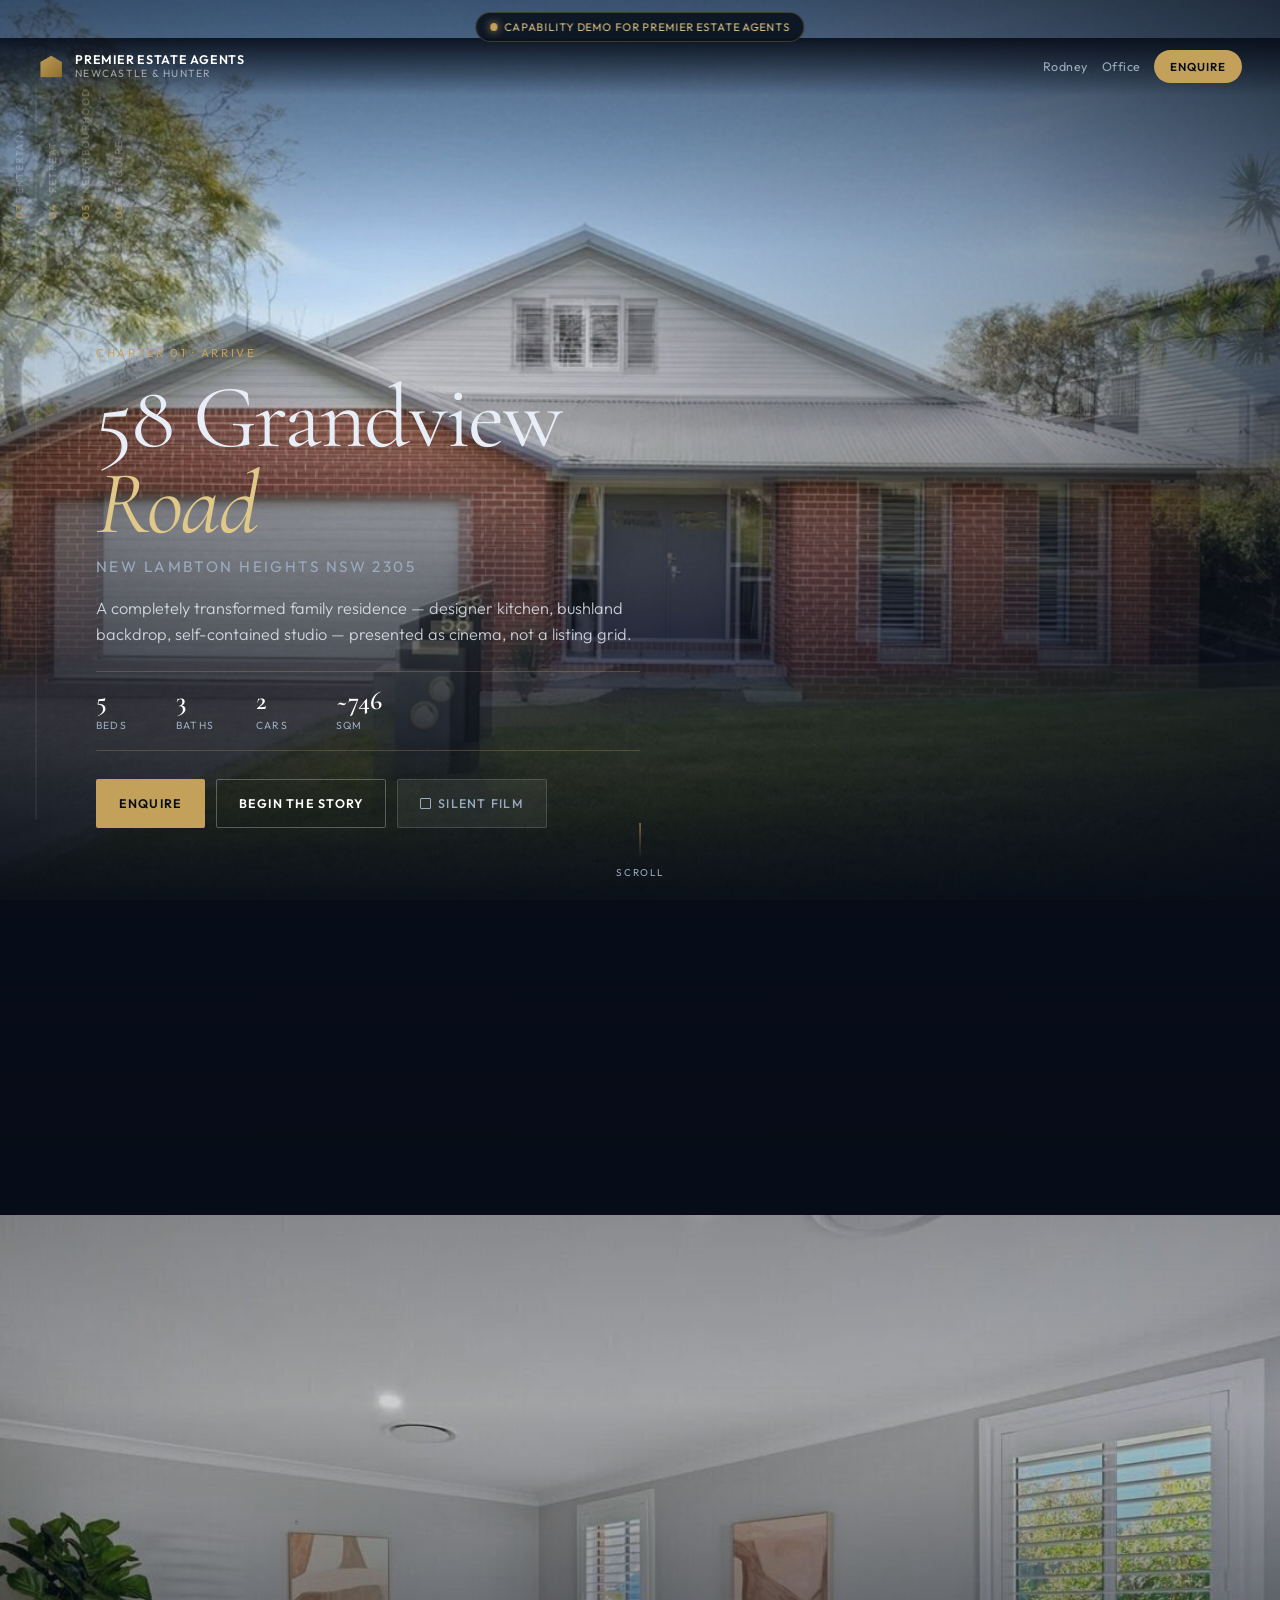
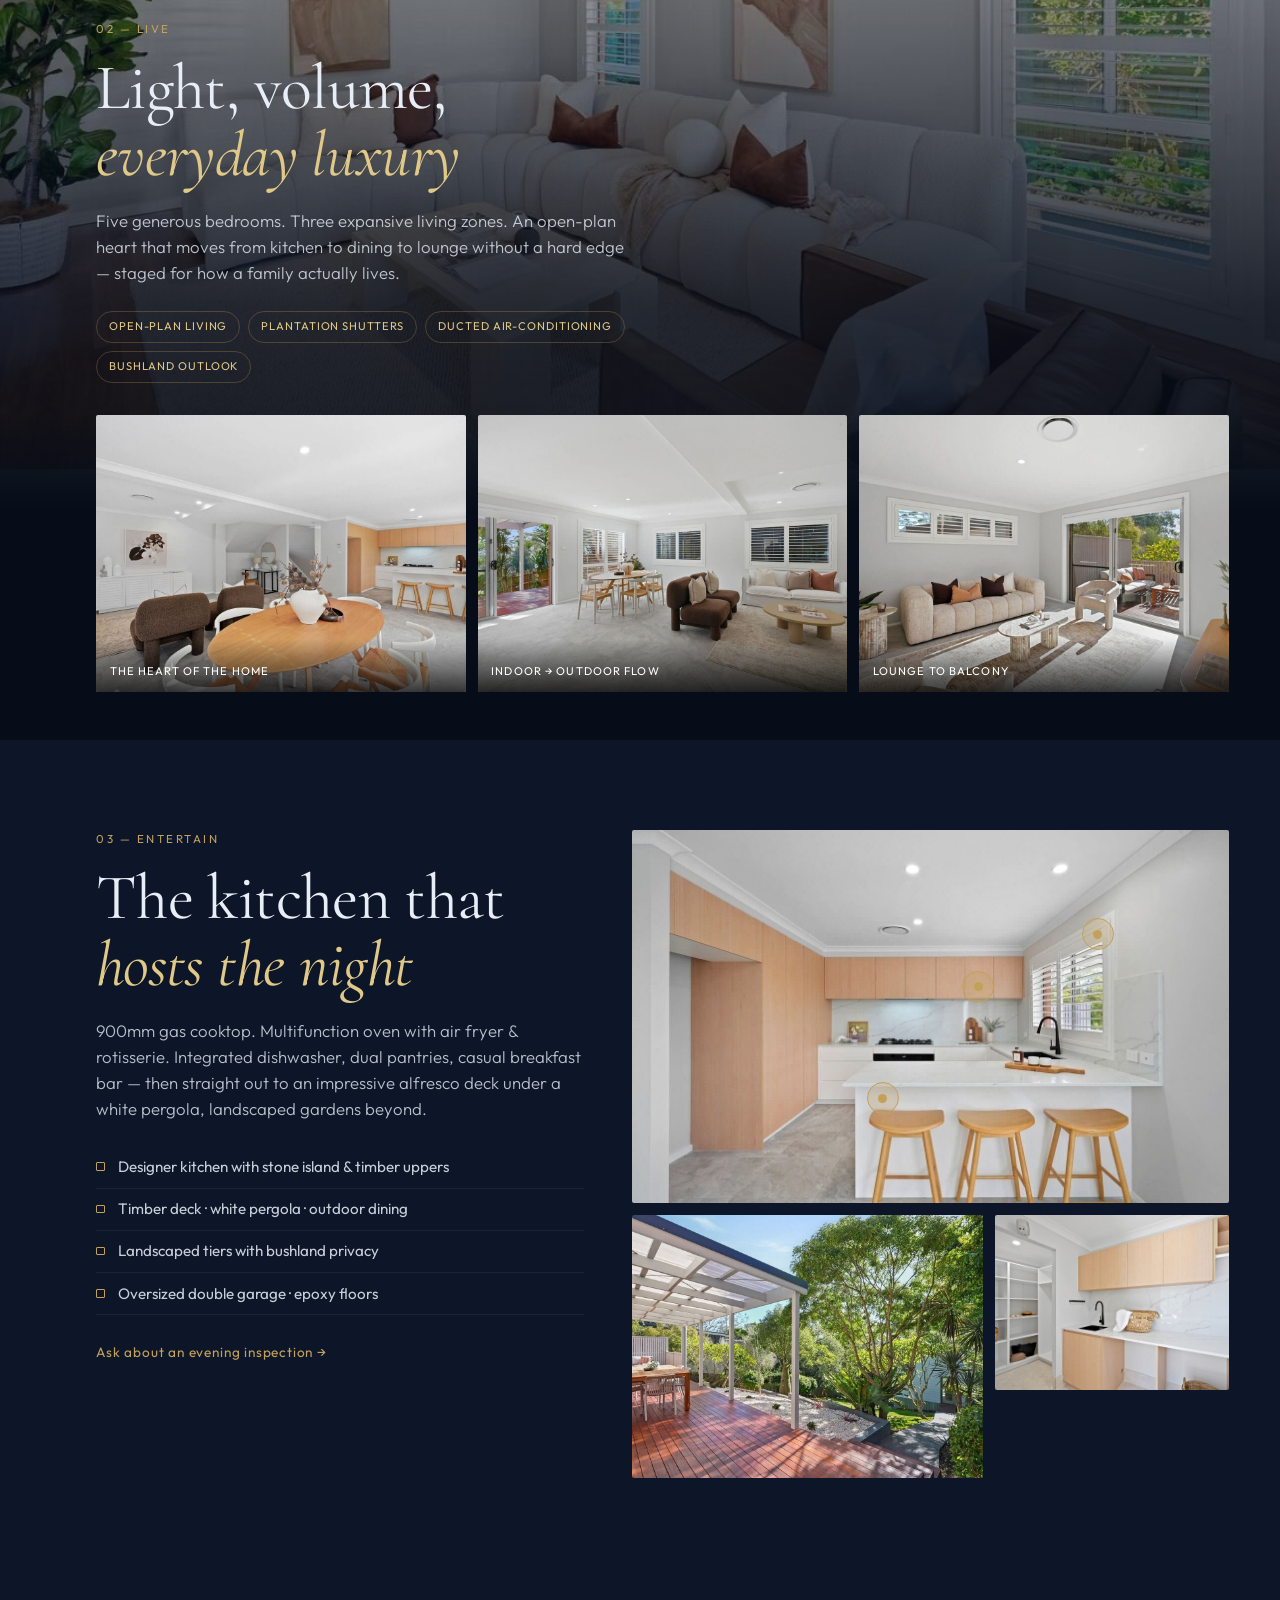
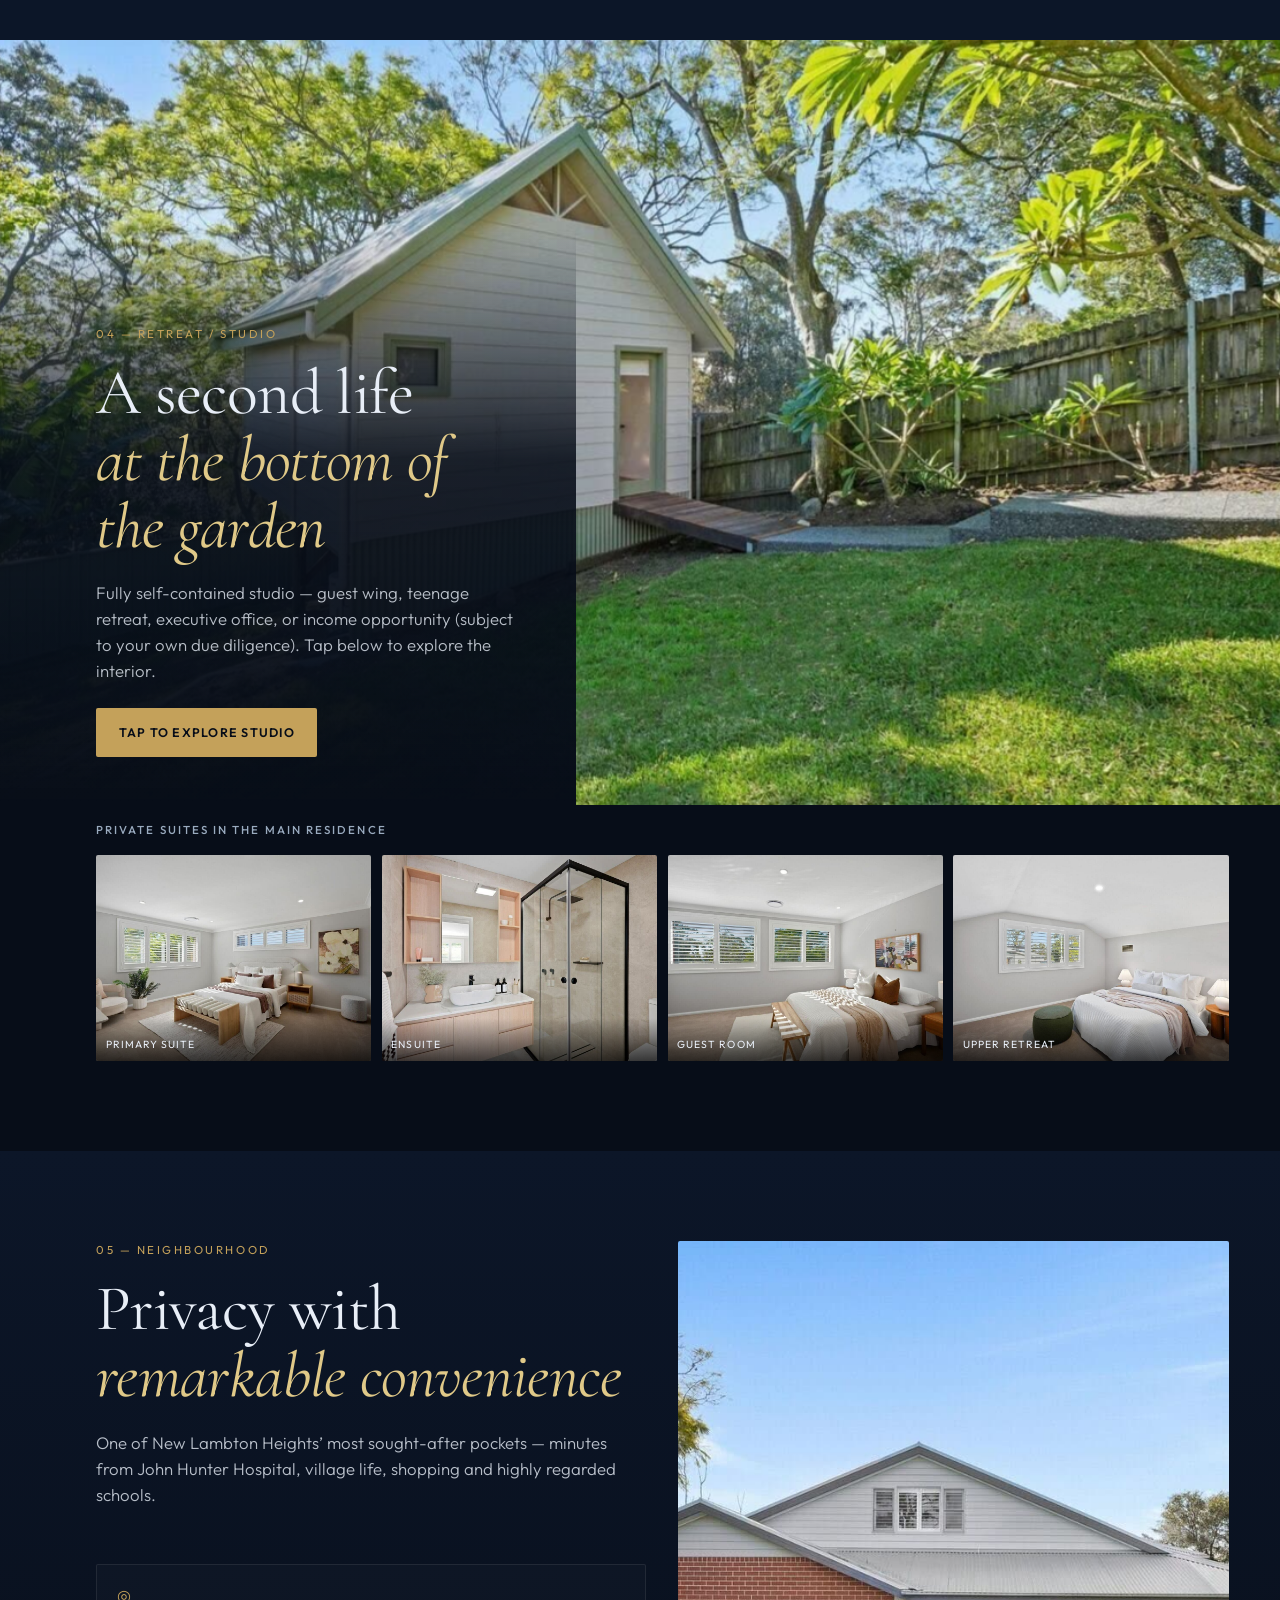
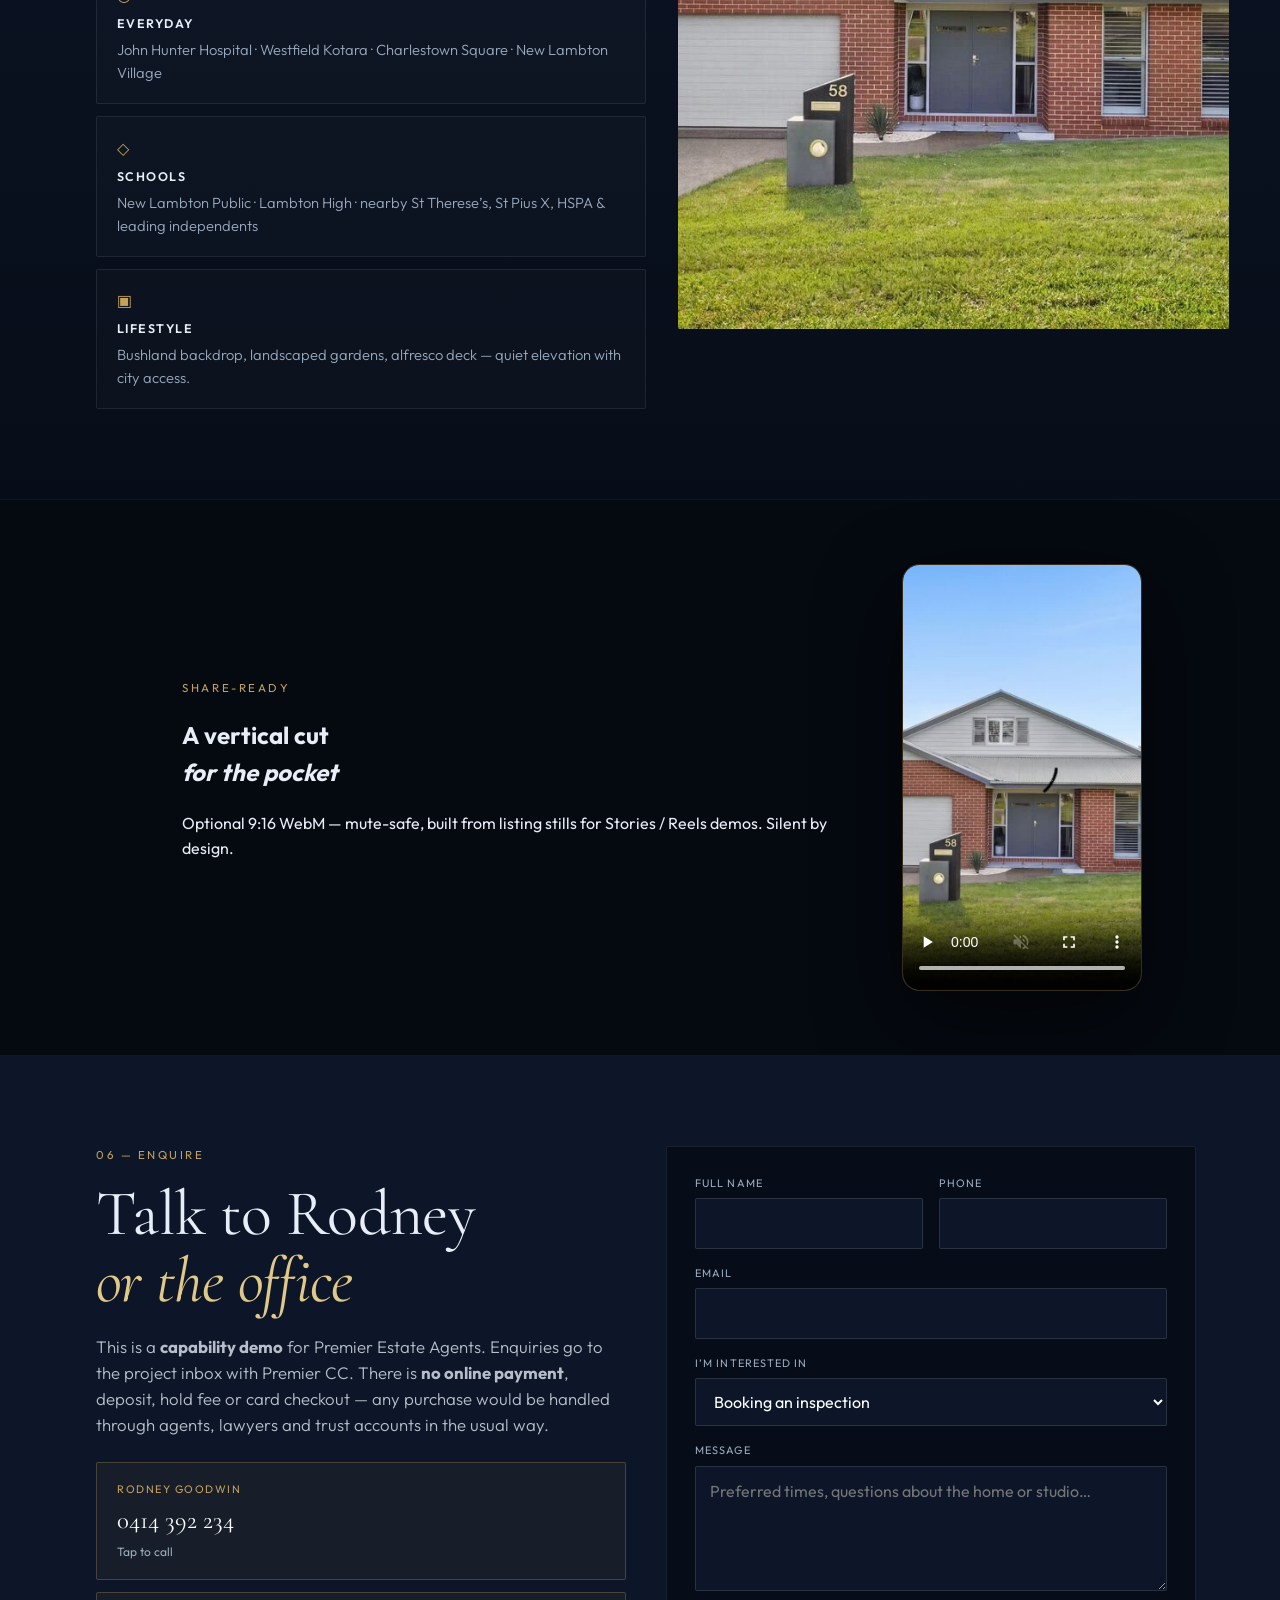
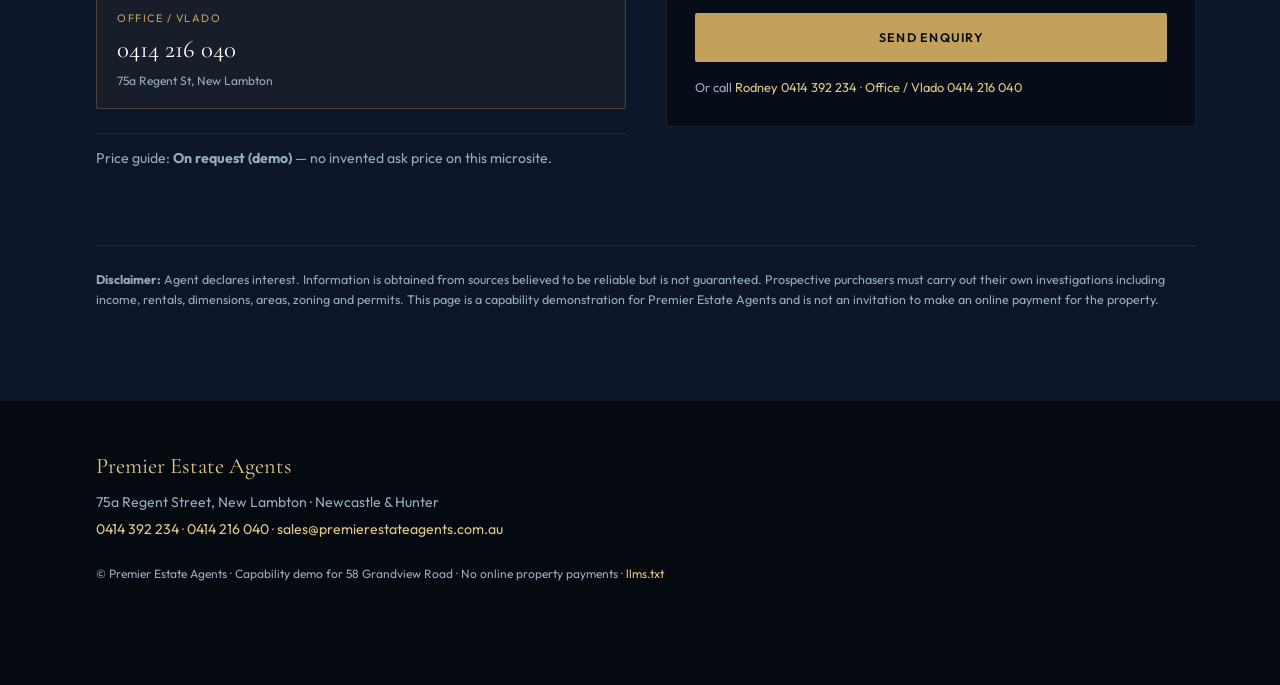
==== commit 8a4cea9d: "Mobile hero fix: cover photo scale, one CTA, sticky bar for calls Damien WEB_STANDARDS — shorter pho" ====
--- a/index.html
+++ b/index.html
@@ -164,7 +164,7 @@
           <span class="line italic">Road</span>
         </h1>
         <p class="film-sub kinetic" data-delay="280">New Lambton Heights NSW 2305</p>
-        <p class="film-lede kinetic" data-delay="400">A completely transformed family residence — designer kitchen, bushland backdrop, self-contained studio — presented as cinema, not a listing grid.</p>
+        <p class="film-lede kinetic" data-delay="400"><span class="lede-full">A completely transformed family residence — designer kitchen, bushland backdrop, self-contained studio — presented as cinema, not a listing grid.</span><span class="lede-short">Transformed family home · designer kitchen · self-contained studio</span></p>
         <div class="film-specs kinetic" data-delay="520" aria-label="Key facts">
           <div><strong>5</strong><span>Beds</span></div>
           <div><strong>3</strong><span>Baths</span></div>
@@ -172,9 +172,9 @@
           <div><strong>~746</strong><span>sqm</span></div>
         </div>
         <div class="film-actions kinetic" data-delay="640">
-          <a class="btn btn-gold" href="#enquire">Book inspection</a>
-          <a class="btn btn-ghost" href="#live">Begin the story</a>
-          <button type="button" class="btn btn-mute" id="unmute-btn" aria-pressed="false" title="Hero video is silent by design">
+          <a class="btn btn-gold" href="#enquire">Enquire</a>
+          <a class="btn btn-ghost desktop-only" href="#live">Begin the story</a>
+          <button type="button" class="btn btn-mute desktop-only" id="unmute-btn" aria-pressed="false" title="Hero video is silent by design">
             <span class="mute-icon" aria-hidden="true"></span> Silent film
           </button>
         </div>
--- a/styles.css
+++ b/styles.css
@@ -143,7 +143,7 @@
 }
 .film-slide {
   position: absolute; inset: -6%;
-  background-size: cover; background-position: center;
+  background-size: cover; background-position: center 35%;
   opacity: 0; transition: opacity 1.4s var(--ease);
   will-change: transform, opacity;
 }
@@ -634,3 +634,70 @@
 .section { padding: 4rem 1.25rem; }
 .container { max-width: 42rem; margin: 0 auto; }
 .eyebrow { font-size: .72rem; letter-spacing: .18em; text-transform: uppercase; color: var(--gold); }
+
+/* ===== Mobile-first hero fix (Damien WEB_STANDARDS 2026-09-19) ===== */
+.lede-short { display: none; }
+.lede-full { display: inline; }
+
+@media (max-width: 900px) {
+  .demo-badge { font-size: .62rem; padding: .35rem .7rem; }
+  .topbar { top: 2.1rem; padding: .55rem 1rem; }
+  .topbar__actions .ghost-link { display: none; }
+  .brand__text span { display: none; }
+
+  .film-hero {
+    min-height: 72svh;
+    max-height: 78svh;
+    align-items: flex-end;
+    padding: 0 1.1rem calc(4.75rem + env(safe-area-inset-bottom));
+  }
+  .film-slide {
+    inset: 0;
+    background-size: cover !important;
+    background-position: center 28% !important;
+  }
+  .film-video {
+    object-fit: cover;
+    object-position: center 28%;
+  }
+  .film-vignette {
+    background:
+      linear-gradient(180deg, rgba(7,13,24,.5) 0%, transparent 32%, transparent 42%, rgba(7,13,24,.88) 100%);
+  }
+  .film-title { font-size: clamp(2.35rem, 11vw, 3.1rem); }
+  .film-lede { margin-bottom: .85rem; font-size: .92rem; }
+  .lede-full { display: none; }
+  .lede-short { display: inline; }
+  .film-specs {
+    gap: .5rem 1rem; margin: 0 0 1rem; padding: .7rem 0;
+  }
+  .film-specs strong { font-size: 1.35rem; }
+  .film-actions { gap: .55rem; }
+  .desktop-only { display: none !important; }
+  .scroll-cue { display: none; }
+
+  /* Sticky bar: calls live here — don’t duplicate over hero */
+  .mobile-cta {
+    grid-template-columns: 1fr 1fr 1.2fr;
+  }
+  .mobile-cta a {
+    min-height: 48px;
+    padding: .7rem .35rem;
+  }
+
+  /* Chapter sticky photos also cover properly */
+  .chapter__sticky-bg {
+    background-size: cover !important;
+    background-position: center 30% !important;
+  }
+  .chapter { padding-bottom: calc(5rem + env(safe-area-inset-bottom)); }
+}
+
+@media (max-width: 420px) {
+  .film-hero {
+    min-height: 68svh;
+    max-height: 72svh;
+  }
+  .film-sub { font-size: .78rem; letter-spacing: .1em; }
+}
+
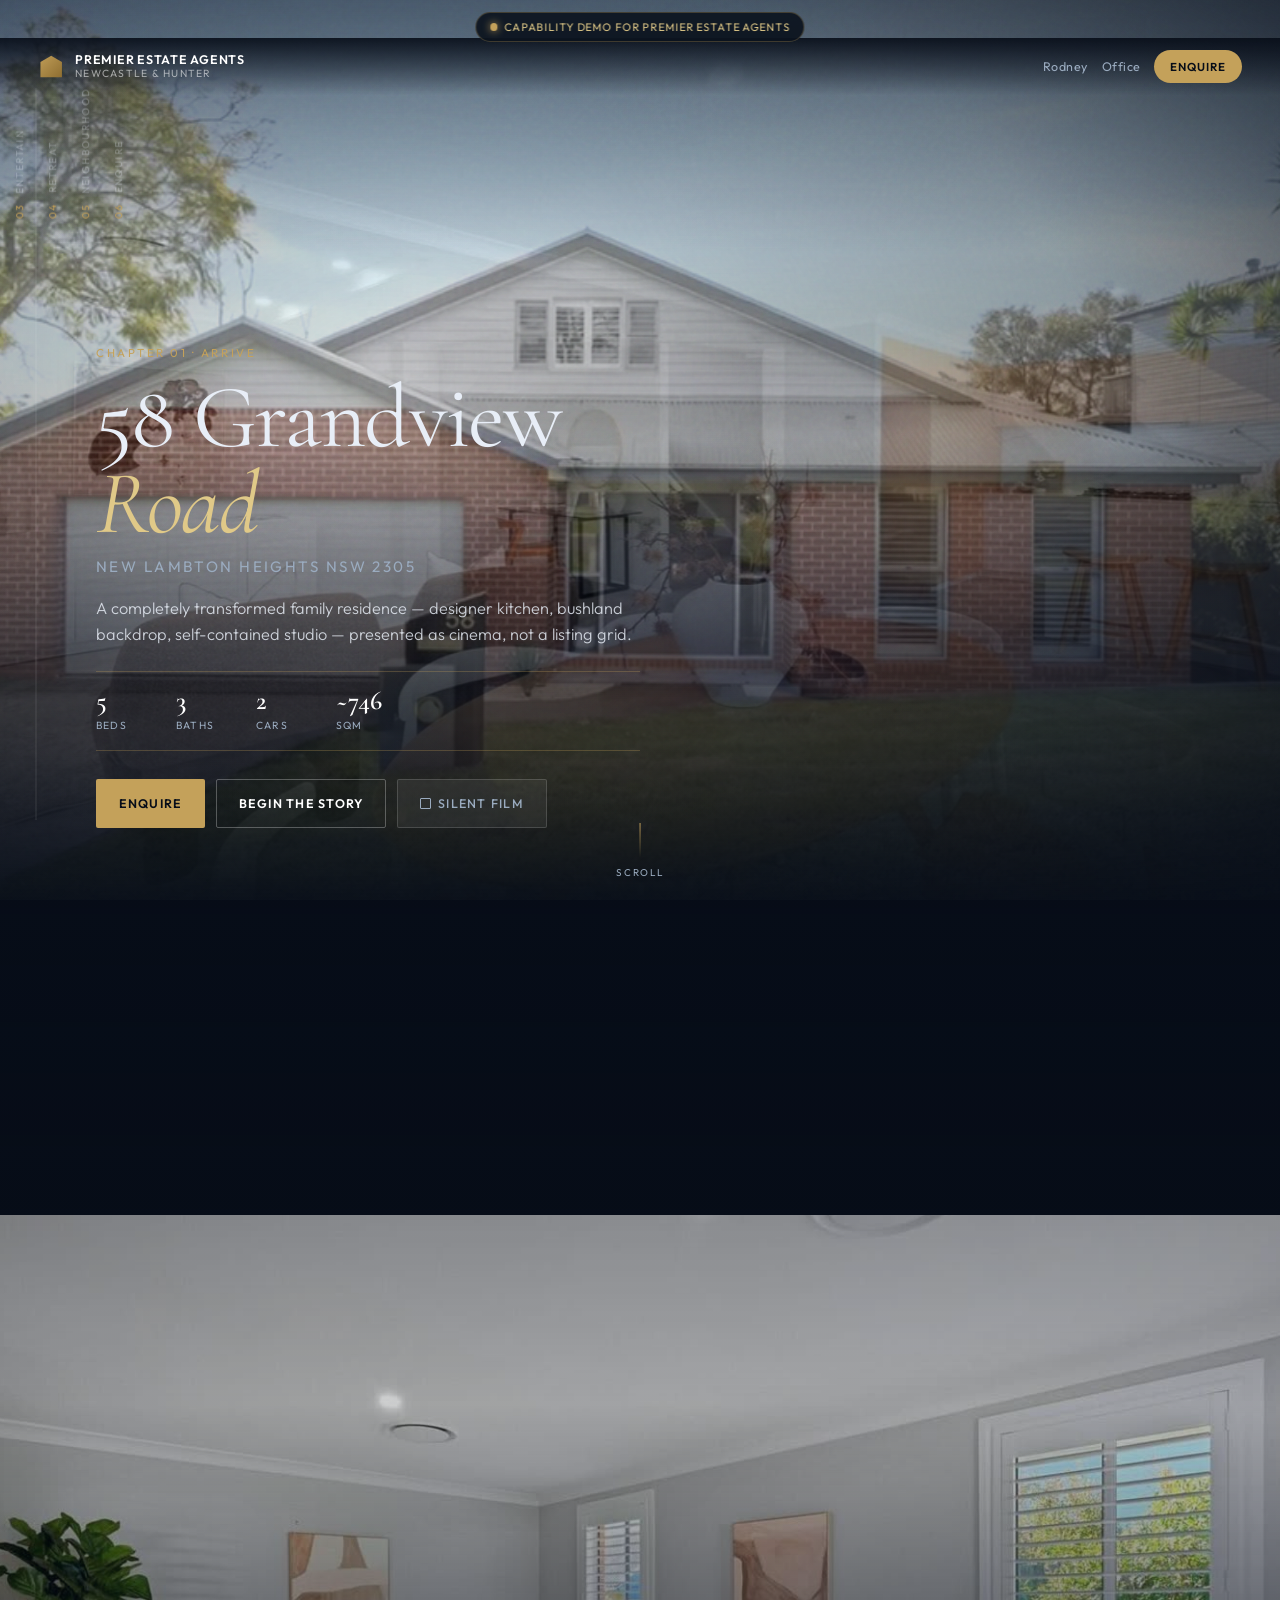
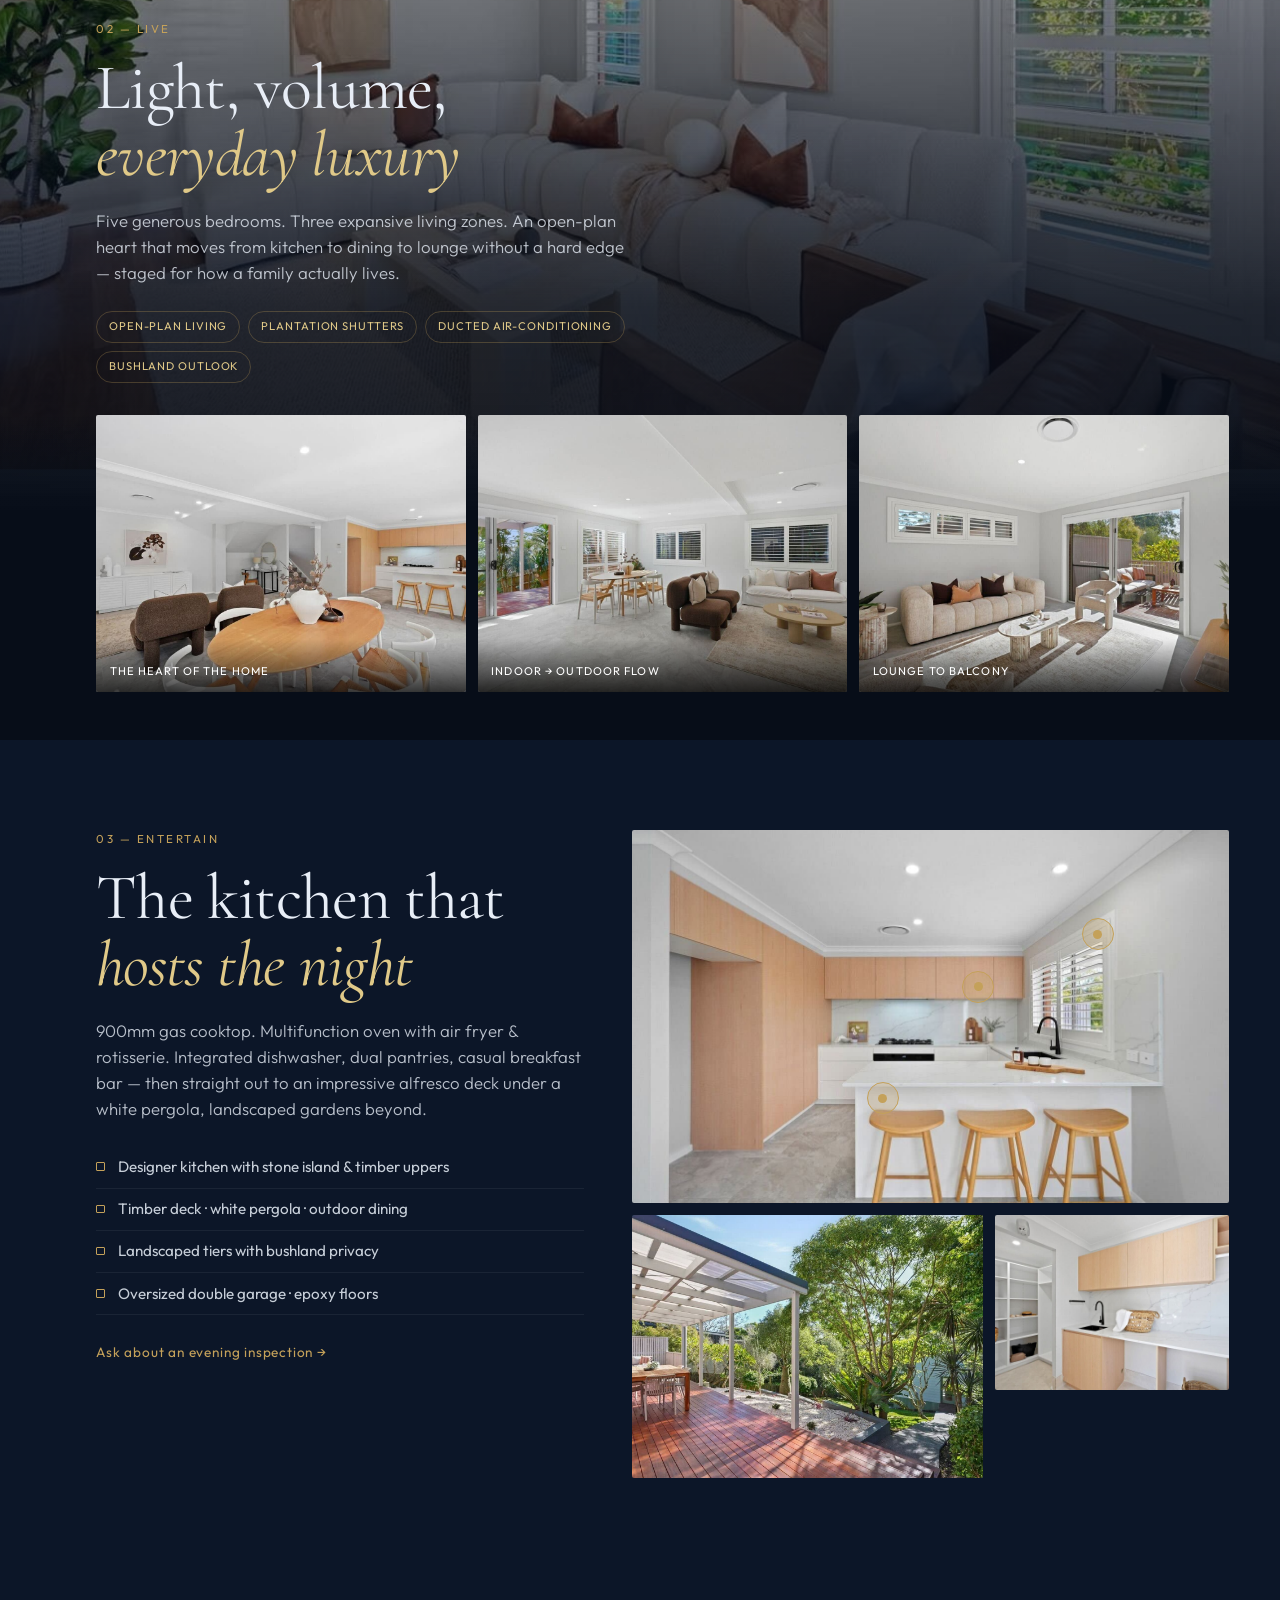
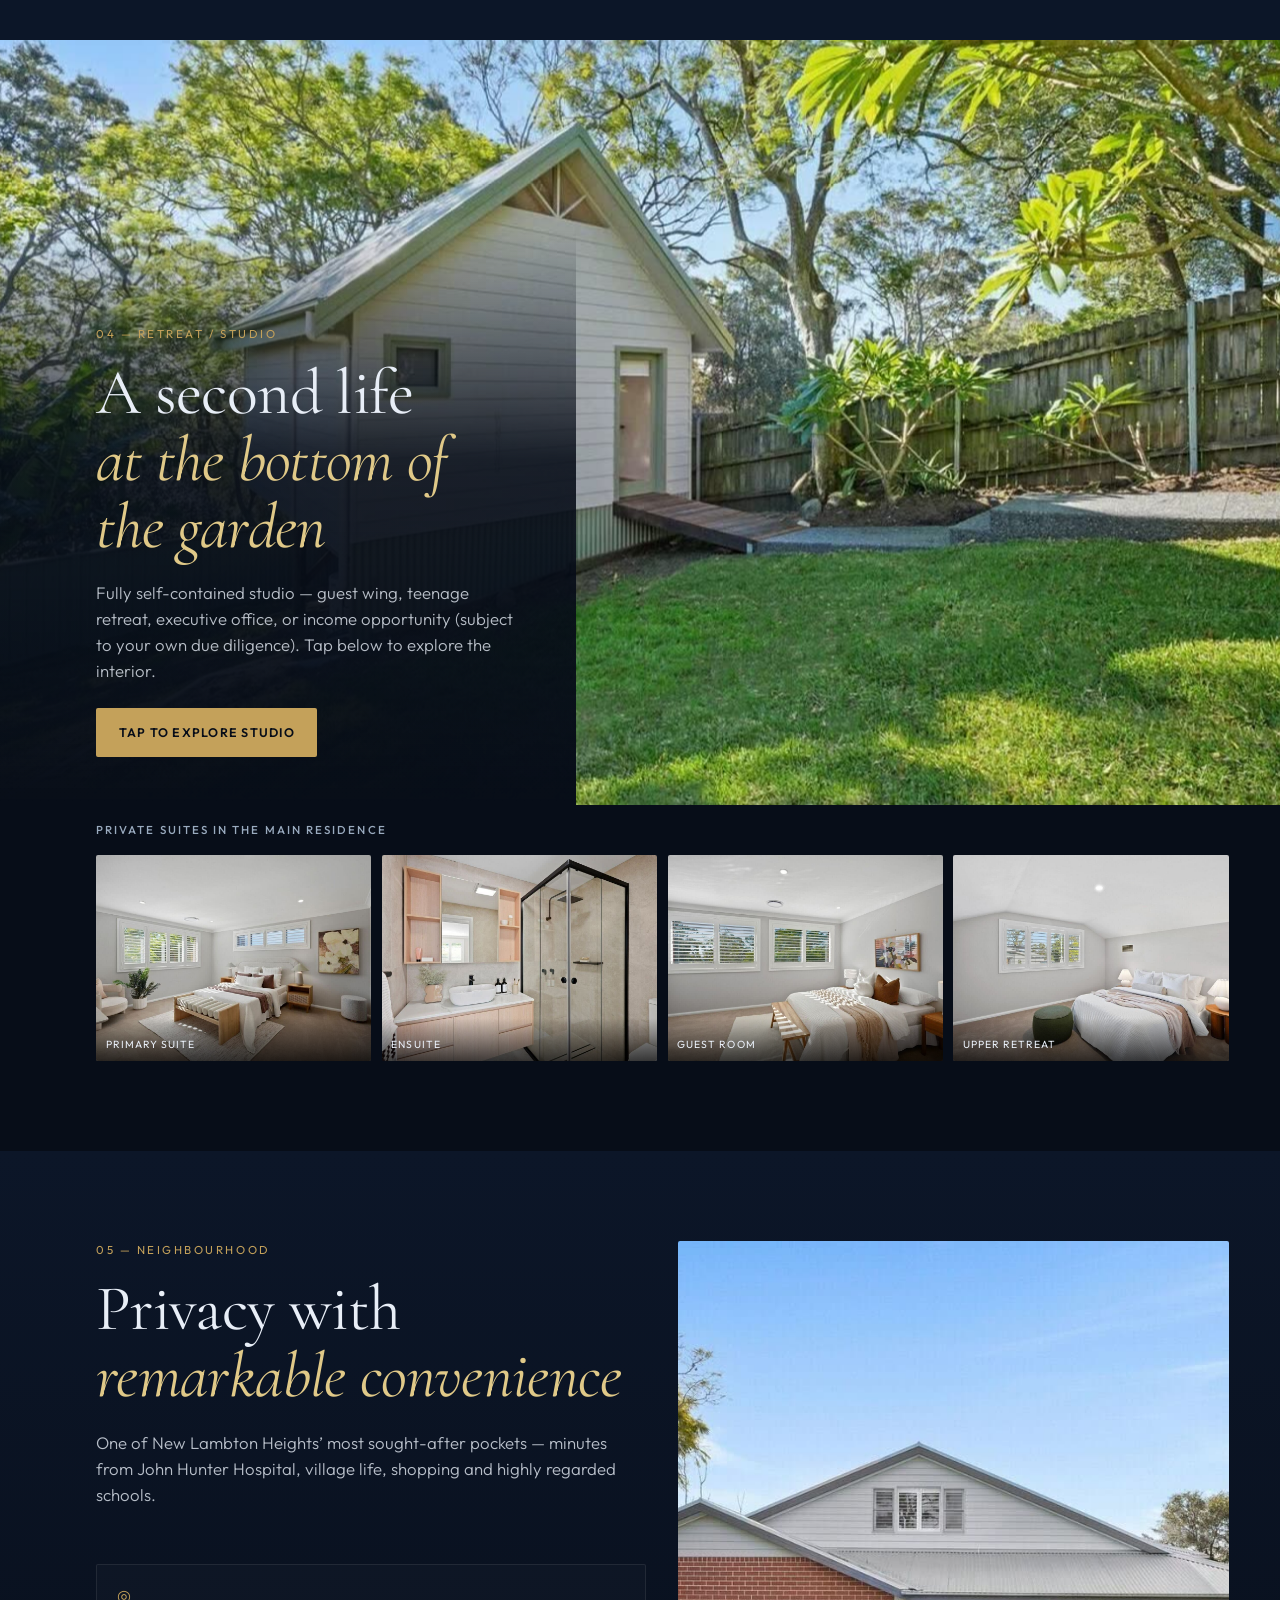
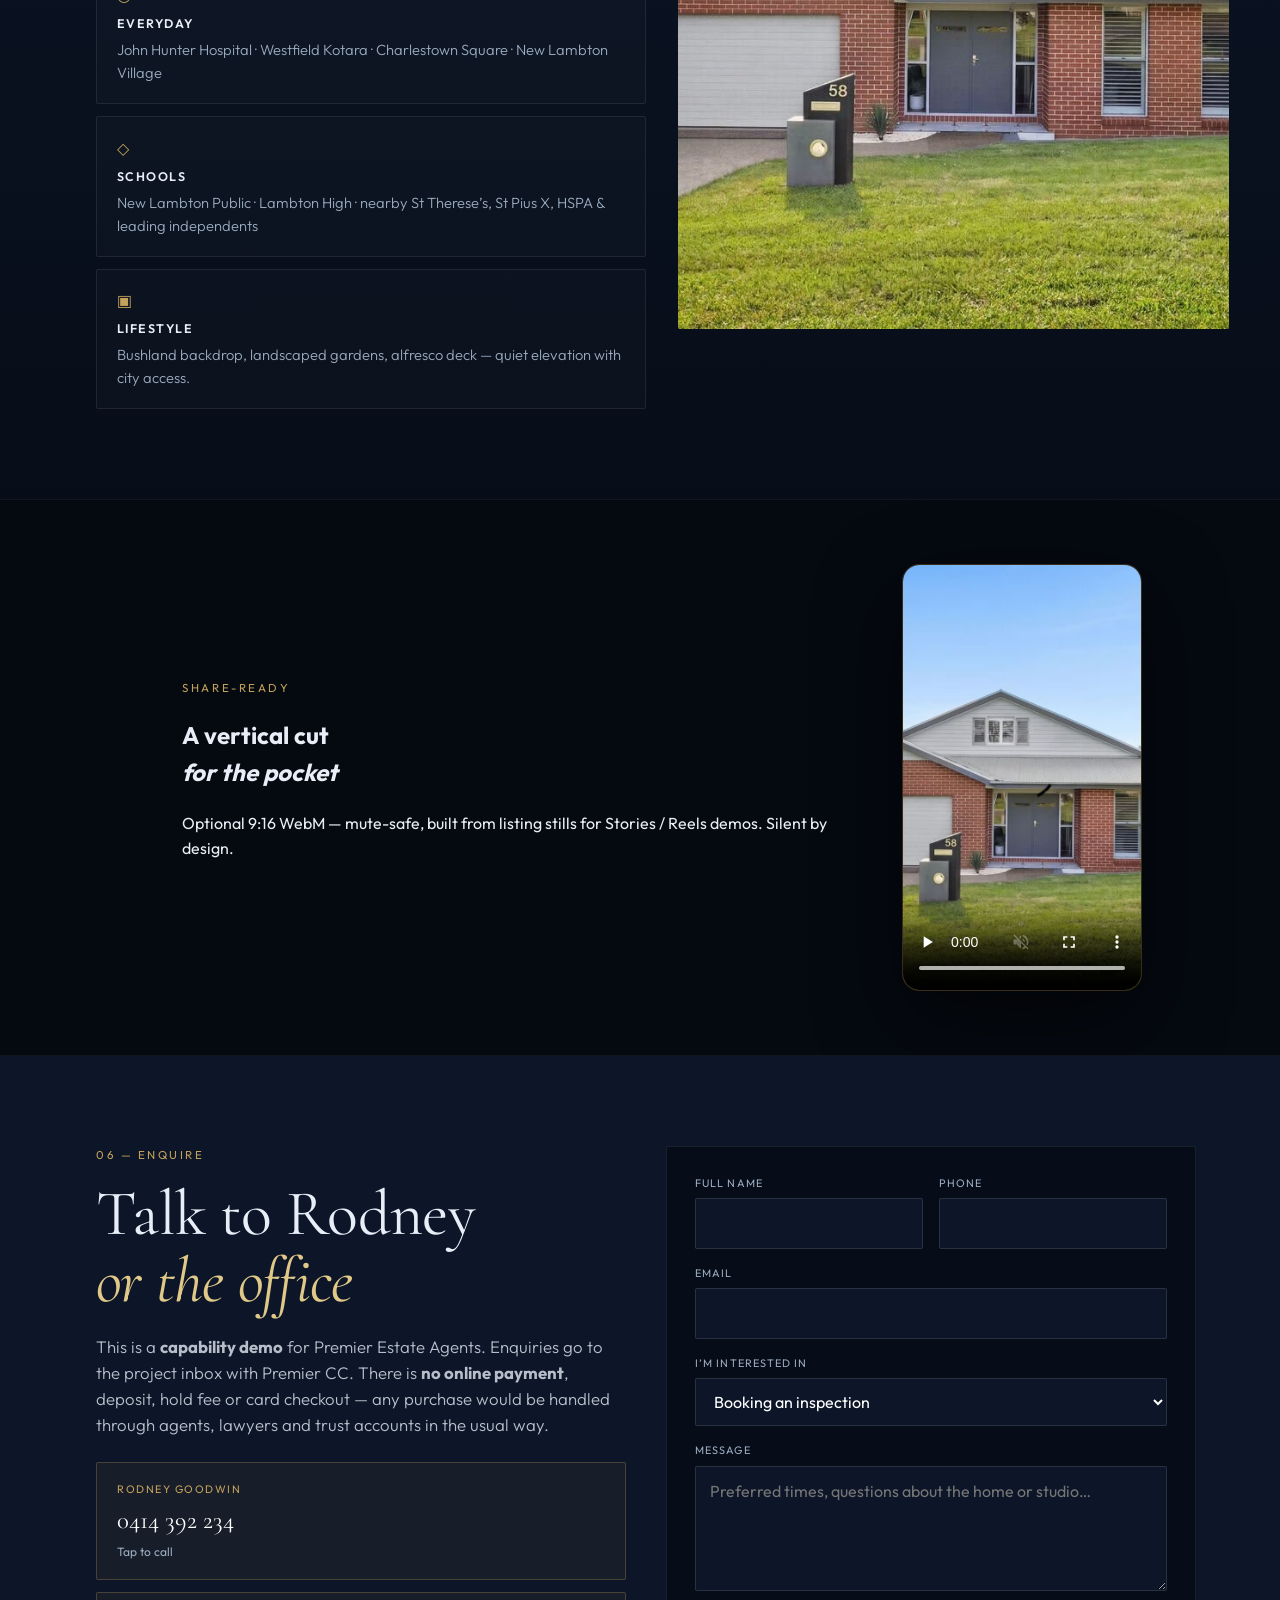
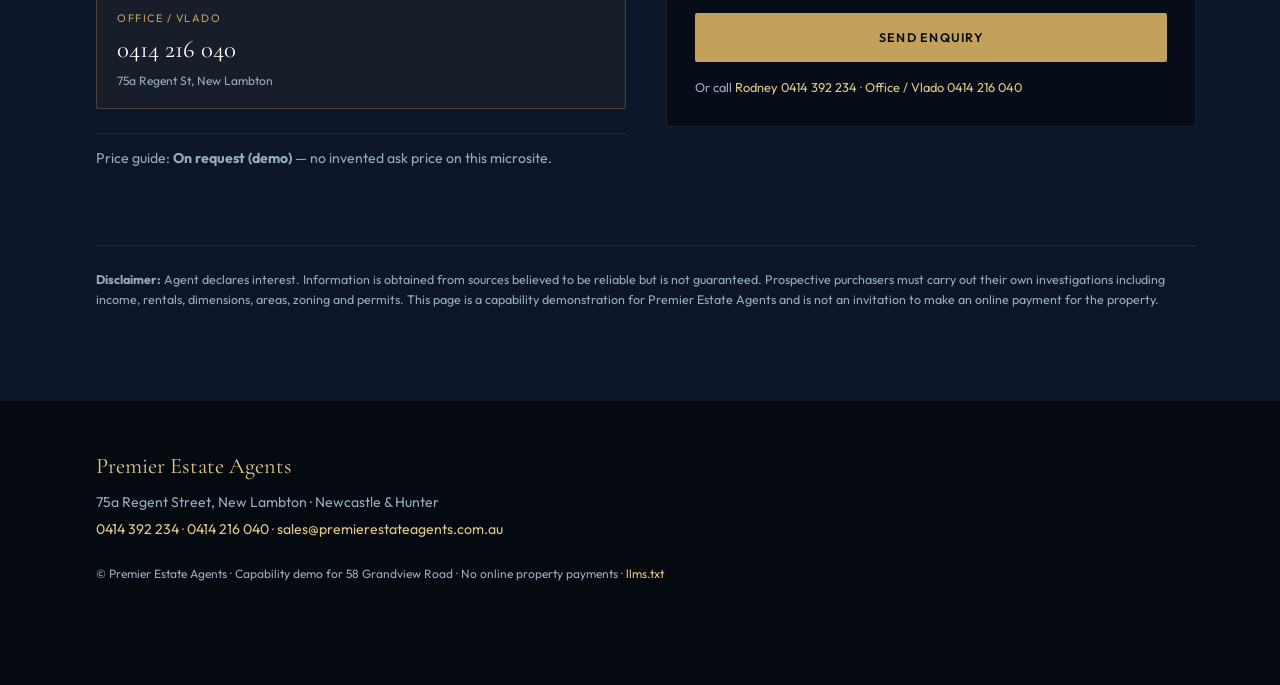
==== commit f0b2273b: "CWV: priority LCP hero WebP, defer film slides/video fetchpriority high poster; hydrate Ken Burns + " ====
--- a/index.html
+++ b/index.html
@@ -8,6 +8,8 @@
   <meta name="robots" content="index,follow,max-image-preview:large" />
   <meta name="theme-color" content="#070d18" />
   <link rel="canonical" href="https://damienmueller-cloud.github.io/58-grandview/" />
+  <link rel="preload" as="image" href="images/hero-lcp.webp" type="image/webp" fetchpriority="high" />
+  <link rel="preload" as="image" href="images/hero-lcp.jpg" type="image/jpeg" fetchpriority="high" />
   <link rel="icon" href="favicon.svg" type="image/svg+xml" />
   <link rel="llms" href="llms.txt" type="text/plain" />
   <link rel="preconnect" href="https://fonts.googleapis.com" />
@@ -145,13 +147,23 @@
     <!-- FILM HERO -->
     <section class="film-hero" id="arrive" data-chapter="arrive" aria-label="Arrive — cinematic opening">
       <div class="film-stage" id="film-stage" aria-hidden="true">
-        <div class="film-slide is-active ken-a" style="background-image:url('images/photo-01.jpg')"></div>
-        <div class="film-slide ken-b" style="background-image:url('images/photo-02.jpg')"></div>
-        <div class="film-slide ken-c" style="background-image:url('images/photo-07.jpg')"></div>
-        <div class="film-slide ken-a" style="background-image:url('images/photo-03.jpg')"></div>
-        <div class="film-slide ken-b" style="background-image:url('images/photo-15.jpg')"></div>
-        <video class="film-video" id="hero-video" muted playsinline loop preload="metadata" poster="images/photo-01.jpg">
-          <source src="media/hero-reel.webm" type="video/webm" />
+        <picture class="film-lcp">
+          <source srcset="images/hero-lcp.webp" type="image/webp" />
+          <img
+            src="images/hero-lcp.jpg"
+            alt="Street frontage of 58 Grandview Road, New Lambton Heights"
+            width="1600"
+            height="1067"
+            fetchpriority="high"
+            decoding="async"
+          />
+        </picture>
+        <div class="film-slide ken-b" data-bg="images/photo-02.jpg"></div>
+        <div class="film-slide ken-c" data-bg="images/photo-07.jpg"></div>
+        <div class="film-slide ken-a" data-bg="images/photo-03.jpg"></div>
+        <div class="film-slide ken-b" data-bg="images/photo-15.jpg"></div>
+        <video class="film-video" id="hero-video" muted playsinline loop preload="none" poster="images/hero-lcp.jpg">
+          <source data-src="media/hero-reel-lite.webm" type="video/webm" />
         </video>
       </div>
       <div class="film-vignette" aria-hidden="true"></div>
--- a/styles.css
+++ b/styles.css
@@ -138,6 +138,19 @@
   .film-hero { padding-left: calc(var(--rail-w) + 1.5rem); }
 }
 
+
+/* LCP hero image — first paint, no CSS-bg carousel cost */
+.film-lcp {
+  position: absolute; inset: 0; z-index: 1; margin: 0;
+}
+.film-lcp img {
+  width: 100%; height: 100%;
+  object-fit: cover;
+  object-position: center 28%;
+  display: block;
+}
+.film-slide[data-bg] { background-image: none; }
+
 .film-stage {
   position: absolute; inset: 0; background: #000;
 }
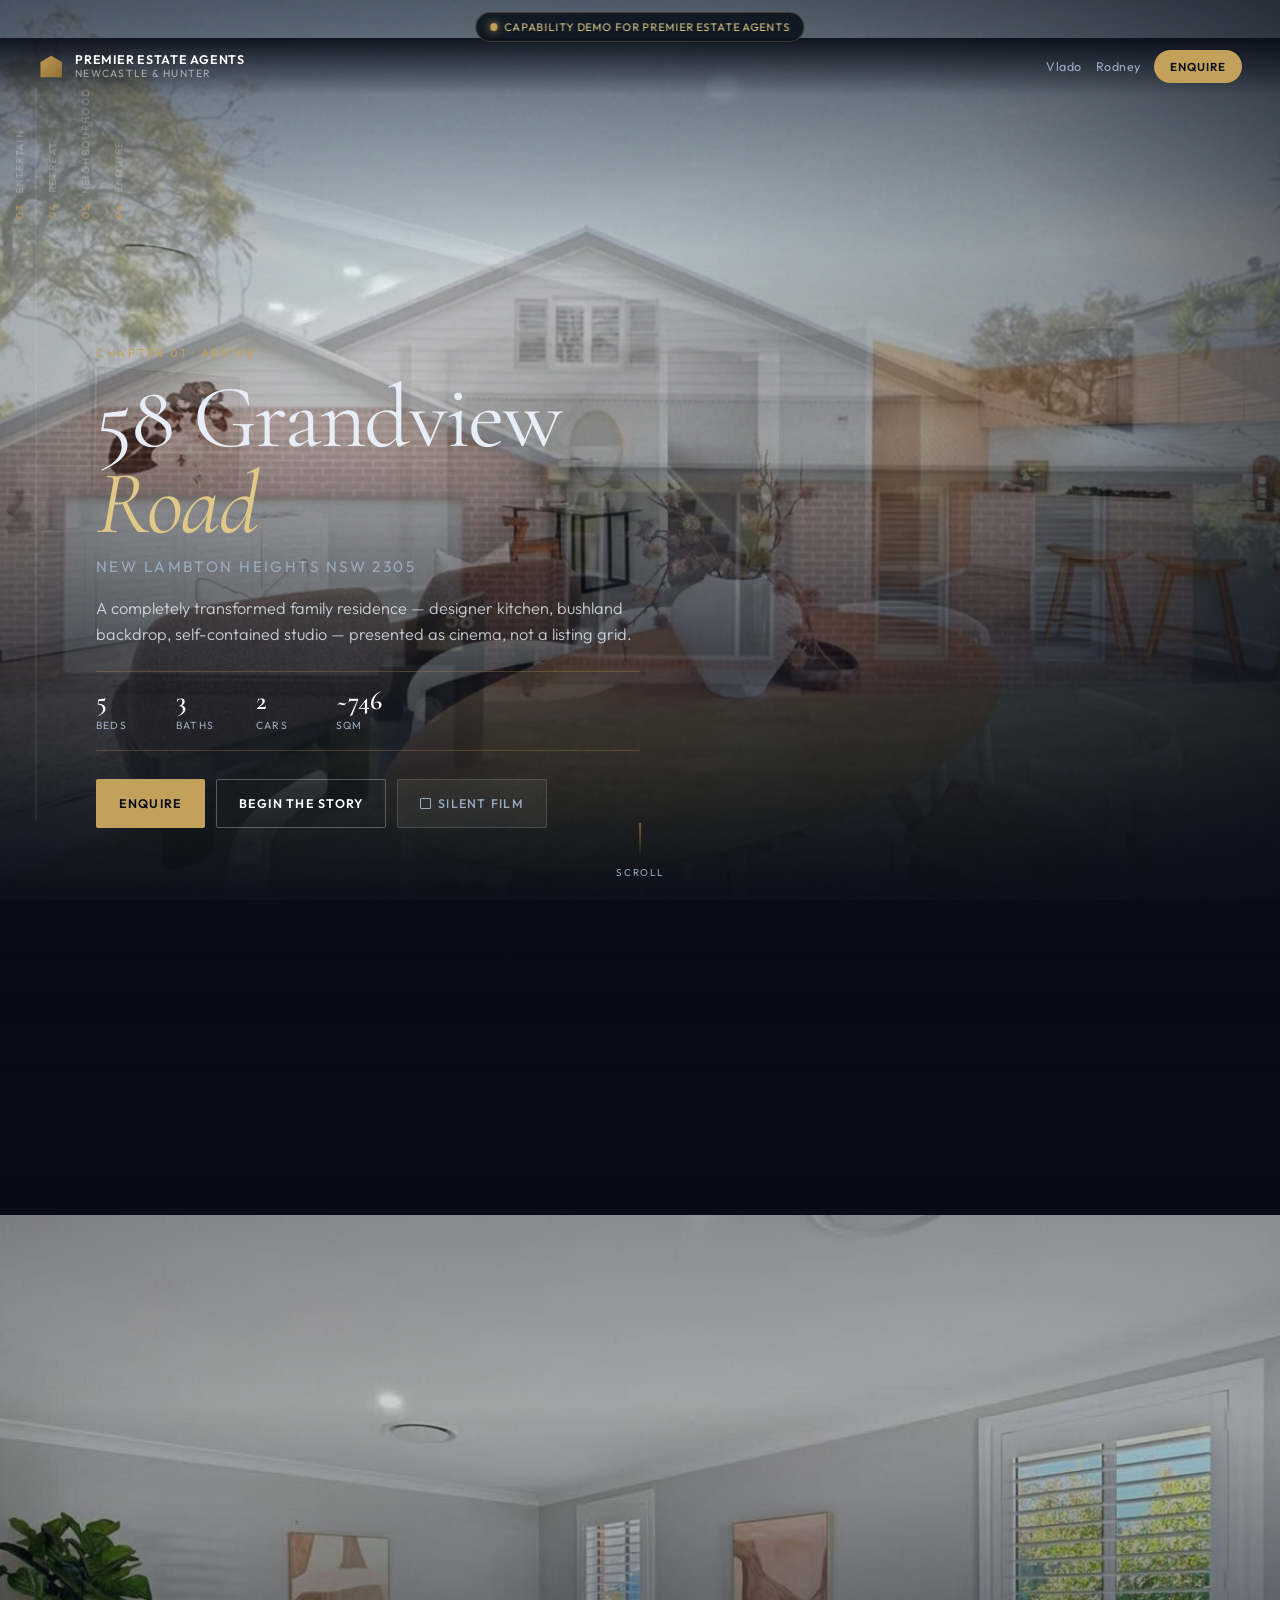
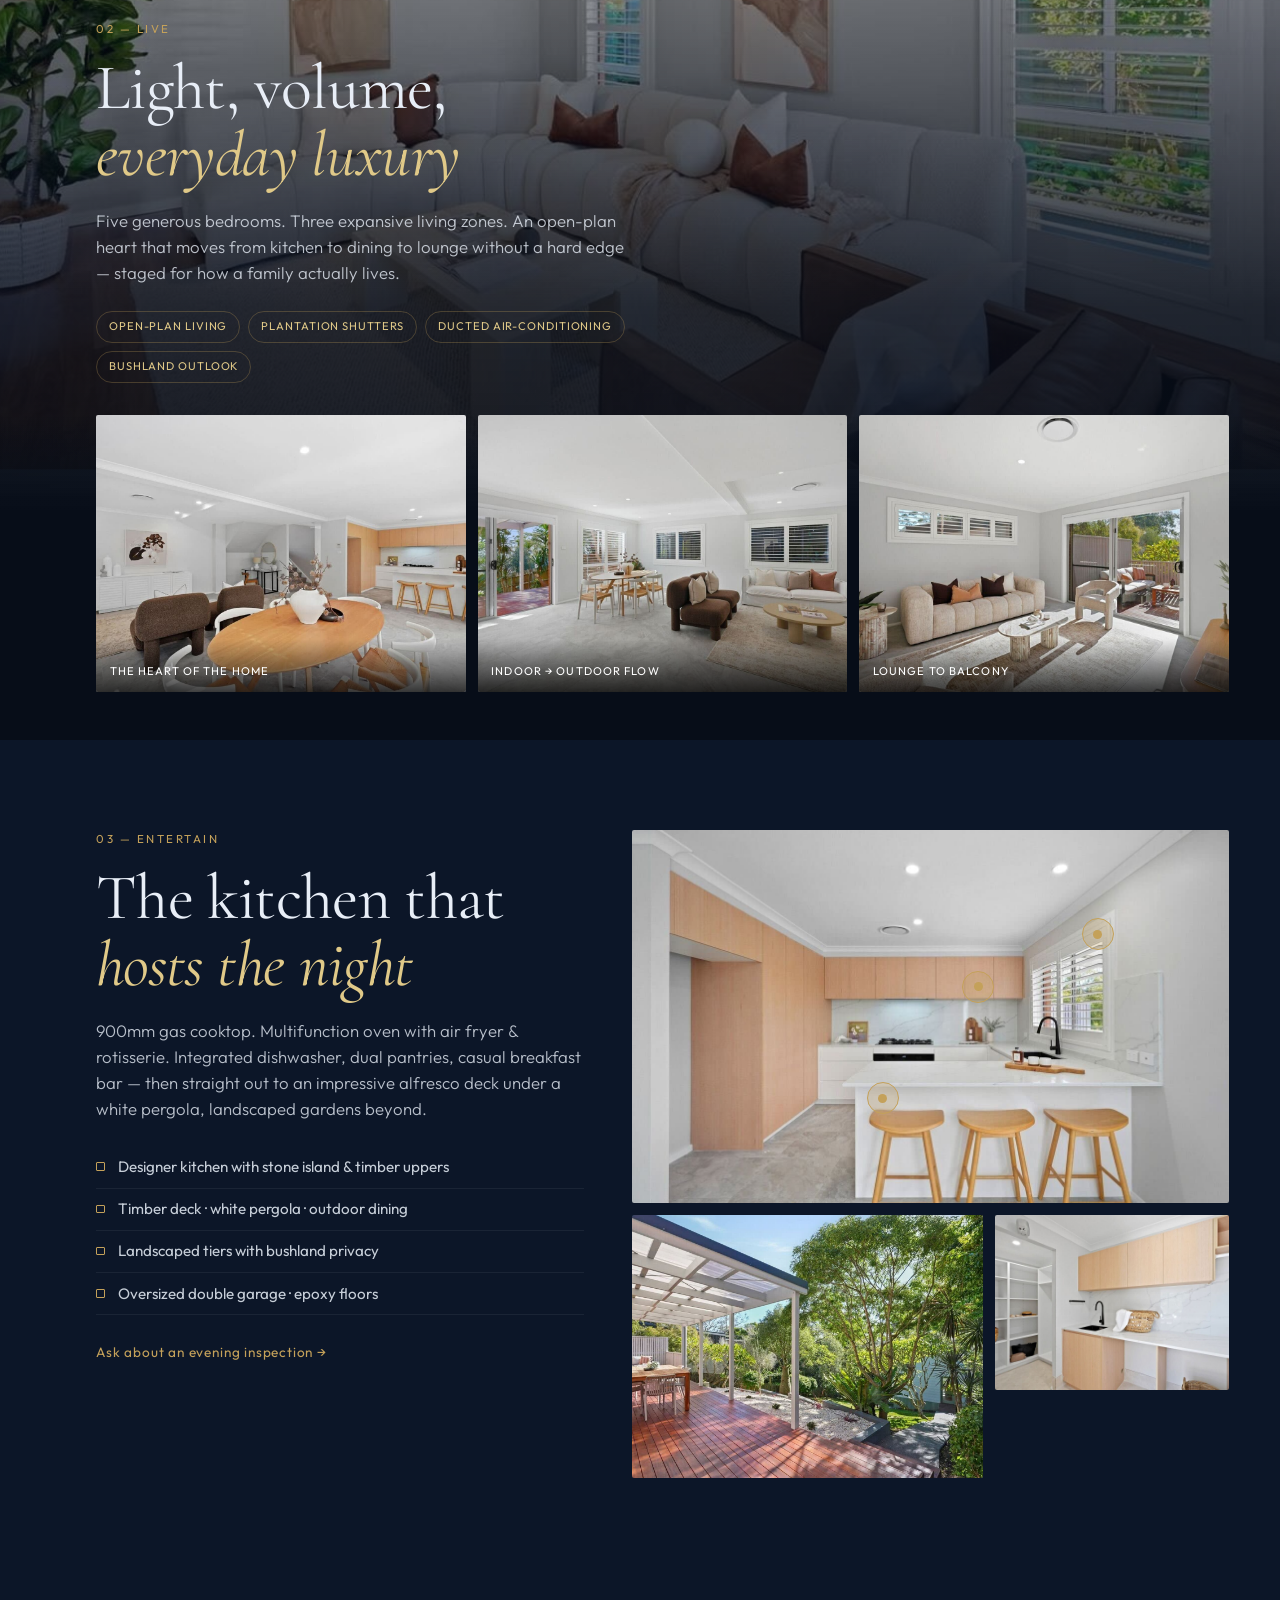
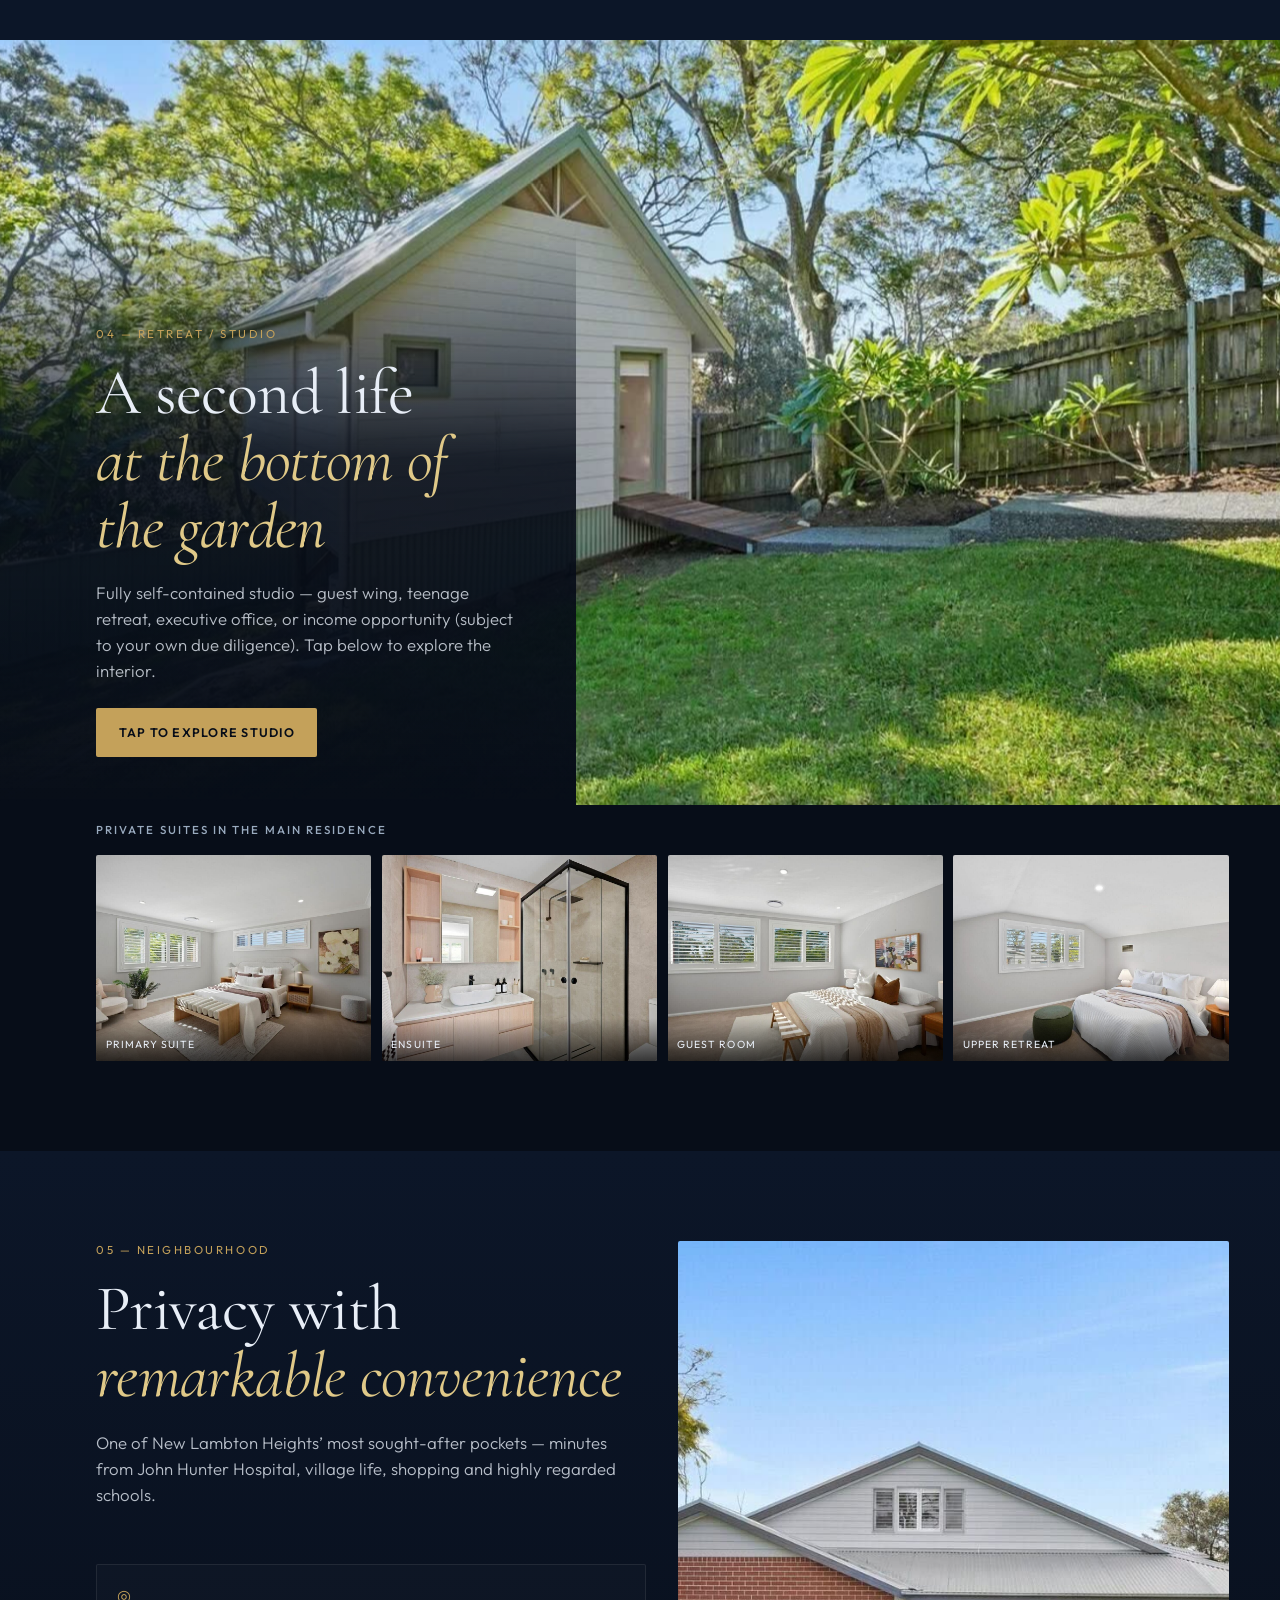
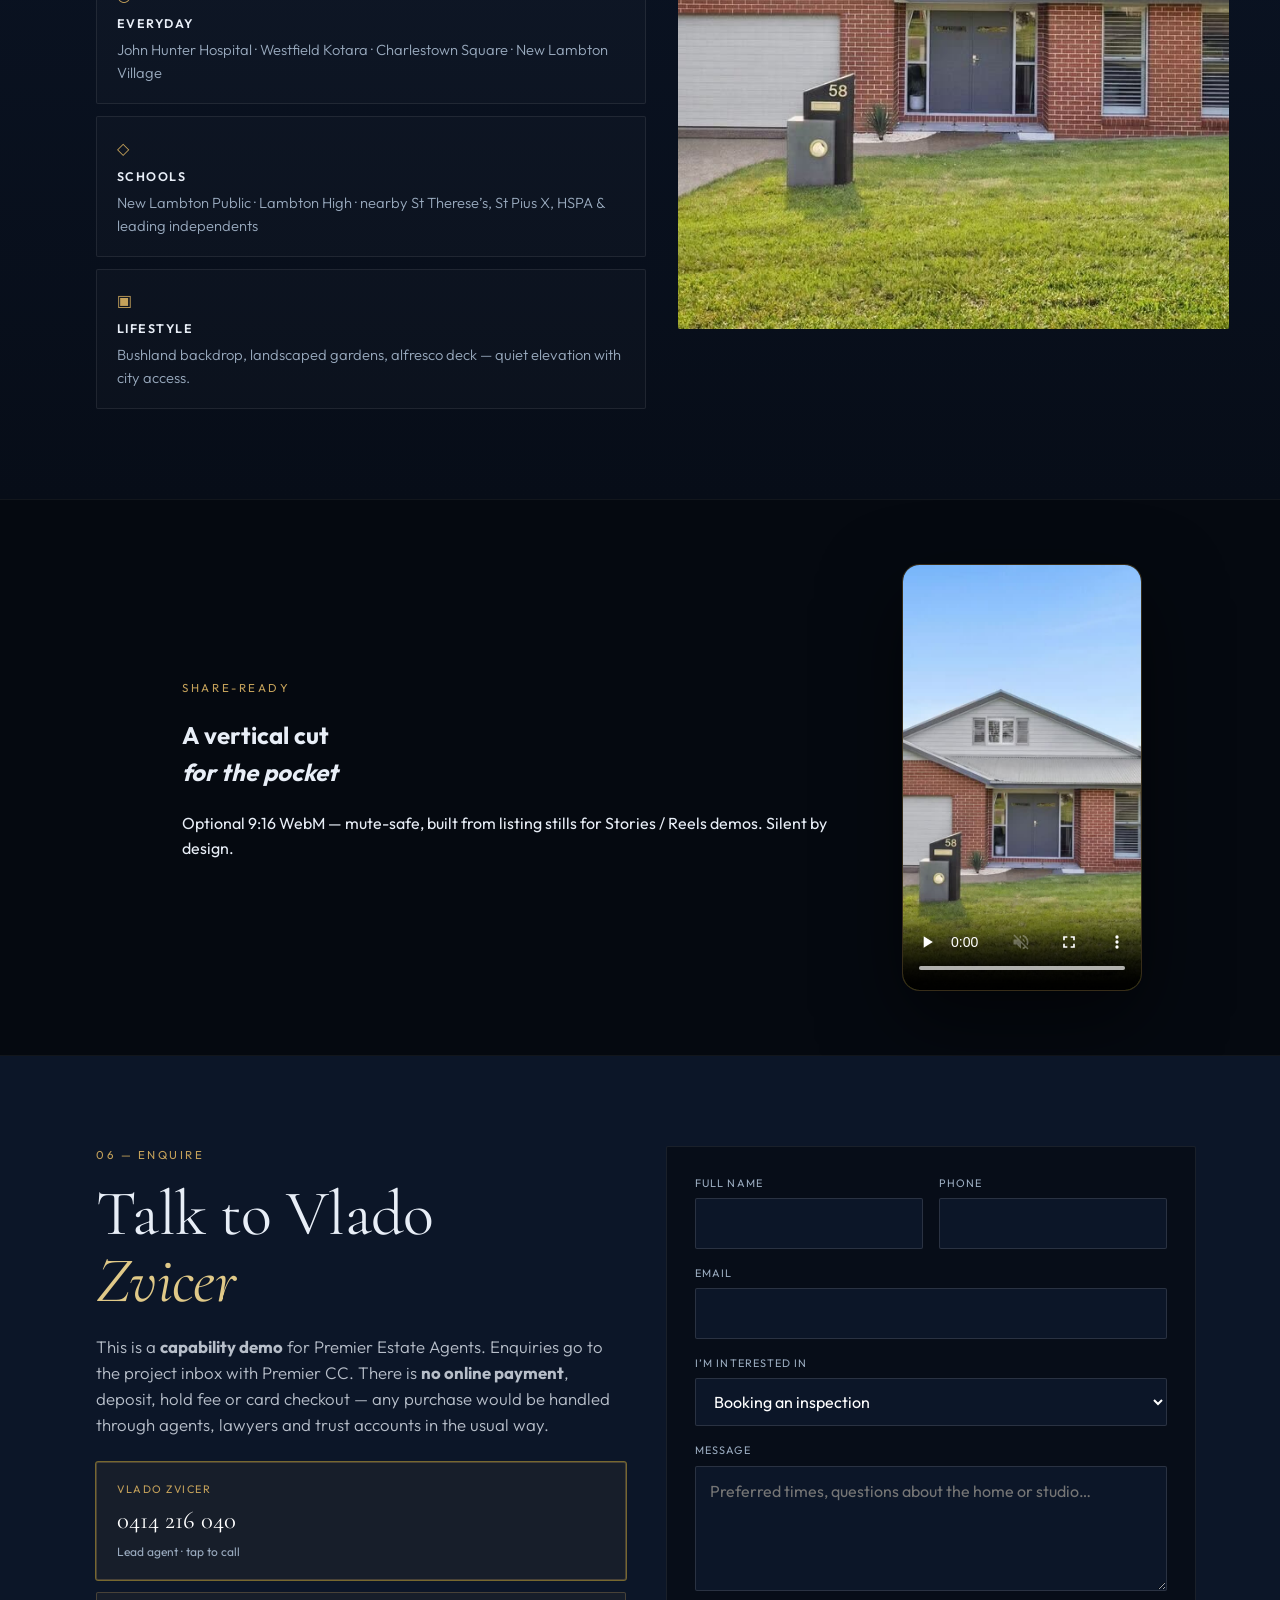
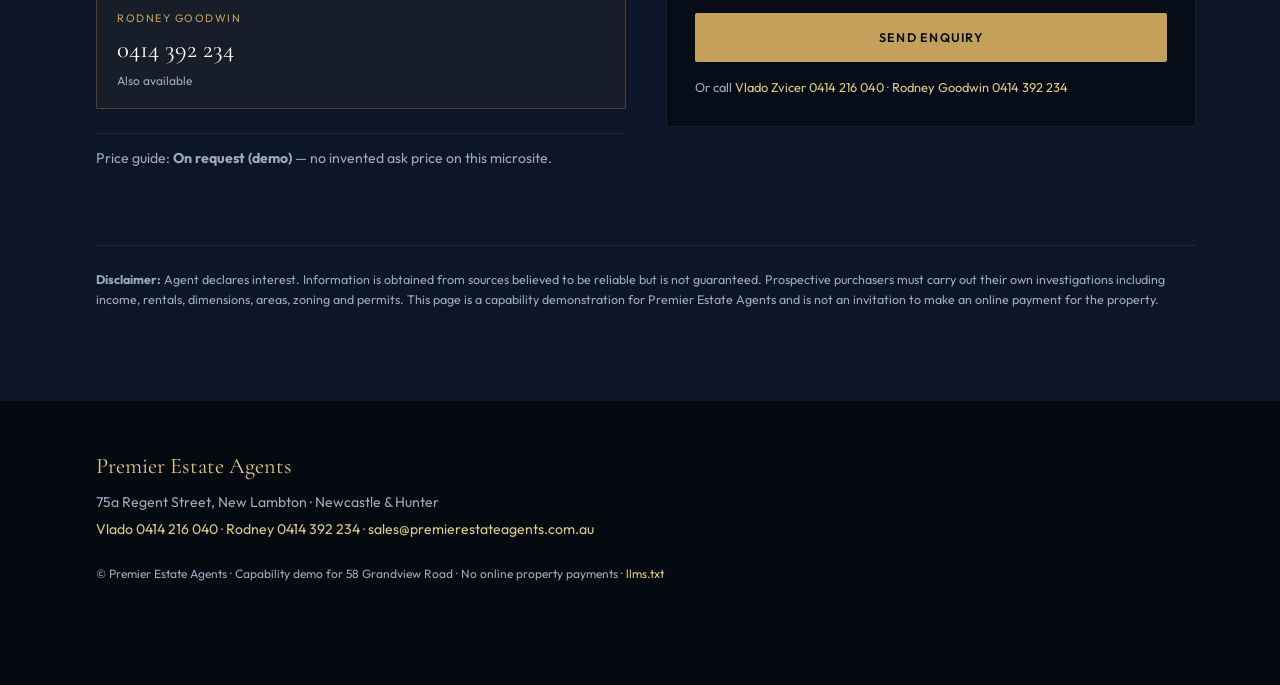
==== commit ea108566: "Grandview: Vlado Zvicer as lead agent, not Office Damien: Rodney is not the hero on this property; n" ====
--- a/index.html
+++ b/index.html
@@ -4,7 +4,7 @@
   <meta charset="utf-8" />
   <meta name="viewport" content="width=device-width, initial-scale=1, viewport-fit=cover" />
   <title>58 Grandview Road, New Lambton Heights | Cinematic Listing Demo — Premier Estate Agents</title>
-  <meta name="description" content="Cinematic microsite demo for 58 Grandview Road, New Lambton Heights NSW 2305 — 5 bed, 3 bath, 2 car, ~746sqm, self-contained studio. Capability showcase for Premier Estate Agents (Rodney &amp; Vlado)." />
+  <meta name="description" content="Cinematic microsite demo for 58 Grandview Road, New Lambton Heights NSW 2305 — 5 bed, 3 bath, 2 car, ~746sqm, self-contained studio. Lead agent Vlado Zvicer · Premier Estate Agents capability showcase." />
   <meta name="robots" content="index,follow,max-image-preview:large" />
   <meta name="theme-color" content="#070d18" />
   <link rel="canonical" href="https://damienmueller-cloud.github.io/58-grandview/" />
@@ -74,7 +74,7 @@
         "name": "58 Grandview Road — Premier Estate Agents (capability demo)",
         "url": "https://damienmueller-cloud.github.io/58-grandview/",
         "datePosted": "2026-09-19",
-        "description": "Demo-honest RealEstateListing for a Premier Estate Agents cinematic microsite. Price guide on request. No online payment or deposit. Agent declares interest.",
+        "description": "Demo-honest RealEstateListing for Premier Estate Agents — lead agent Vlado Zvicer. Price guide on request. No online payment or deposit. Agent declares interest.",
         "about": { "@id": "https://damienmueller-cloud.github.io/58-grandview/#residence" },
         "image": "https://damienmueller-cloud.github.io/58-grandview/images/og-cover.jpg",
         "seller": {
@@ -137,8 +137,8 @@
       <span class="brand__text">Premier Estate Agents<span>Newcastle &amp; Hunter</span></span>
     </a>
     <div class="topbar__actions">
+      <a class="ghost-link" href="tel:+61414216040">Vlado</a>
       <a class="ghost-link" href="tel:+61414392234">Rodney</a>
-      <a class="ghost-link" href="tel:+61414216040">Office</a>
       <a class="pill-cta" href="#enquire">Enquire</a>
     </div>
   </header>
@@ -346,18 +346,18 @@
       <div class="enquire-wrap">
         <div class="enquire-intro">
           <p class="chapter__num">06 — Enquire</p>
-          <h2 class="chapter__title">Talk to Rodney<br /><em>or the office</em></h2>
+          <h2 class="chapter__title">Talk to Vlado<br /><em>Zvicer</em></h2>
           <p class="chapter__body">This is a <strong>capability demo</strong> for Premier Estate Agents. Enquiries go to the project inbox with Premier CC. There is <strong>no online payment</strong>, deposit, hold fee or card checkout — any purchase would be handled through agents, lawyers and trust accounts in the usual way.</p>
           <div class="call-tiles">
+            <a class="call-tile call-tile--hero" href="tel:+61414216040">
+              <span class="call-tile__who">Vlado Zvicer</span>
+              <span class="call-tile__num">0414 216 040</span>
+              <span class="call-tile__hint">Lead agent · tap to call</span>
+            </a>
             <a class="call-tile" href="tel:+61414392234">
               <span class="call-tile__who">Rodney Goodwin</span>
               <span class="call-tile__num">0414 392 234</span>
-              <span class="call-tile__hint">Tap to call</span>
-            </a>
-            <a class="call-tile" href="tel:+61414216040">
-              <span class="call-tile__who">Office / Vlado</span>
-              <span class="call-tile__num">0414 216 040</span>
-              <span class="call-tile__hint">75a Regent St, New Lambton</span>
+              <span class="call-tile__hint">Also available</span>
             </a>
           </div>
           <p class="price-note">Price guide: <strong>On request (demo)</strong> — no invented ask price on this microsite.</p>
@@ -367,7 +367,7 @@
           <form action="https://formsubmit.co/damienmueller@gmail.com" method="POST">
             <input type="hidden" name="_subject" value="Inspection / enquiry — 58 Grandview Road (demo microsite)" />
             <input type="hidden" name="_cc" value="rodney@premierestateagents.com.au,sales@premierestateagents.com.au" />
-            <input type="hidden" name="_next" value="https://damienmueller-cloud.github.io/58-grandview/thank-you.html" />
+            <input type="hidden" name="_next" value="https://58grandview.com.au/thank-you.html" />
             <input type="hidden" name="_captcha" value="false" />
             <input type="hidden" name="_template" value="table" />
             <input type="text" name="_honey" style="display:none" tabindex="-1" autocomplete="off" aria-hidden="true" />
@@ -400,7 +400,7 @@
               <textarea id="message" name="message" rows="4" placeholder="Preferred times, questions about the home or studio…"></textarea>
             </div>
             <button class="btn btn-gold btn-block" type="submit">Send enquiry</button>
-            <p class="form-note">Or call <a href="tel:+61414392234">Rodney 0414 392 234</a> · <a href="tel:+61414216040">Office / Vlado 0414 216 040</a></p>
+            <p class="form-note">Or call <a href="tel:+61414216040">Vlado Zvicer 0414 216 040</a> · <a href="tel:+61414392234">Rodney Goodwin 0414 392 234</a></p>
           </form>
         </div>
       </div>
@@ -418,15 +418,15 @@
       <div>
         <div class="footer-brand">Premier Estate Agents</div>
         <p>75a Regent Street, New Lambton · Newcastle &amp; Hunter</p>
-        <p><a href="tel:+61414392234">0414 392 234</a> · <a href="tel:+61414216040">0414 216 040</a> · <a href="mailto:sales@premierestateagents.com.au">sales@premierestateagents.com.au</a></p>
+        <p><a href="tel:+61414216040">Vlado 0414 216 040</a> · <a href="tel:+61414392234">Rodney 0414 392 234</a> · <a href="mailto:sales@premierestateagents.com.au">sales@premierestateagents.com.au</a></p>
       </div>
       <p class="footer-meta">© Premier Estate Agents · Capability demo for 58 Grandview Road · No online property payments · <a href="llms.txt">llms.txt</a></p>
     </div>
   </footer>
 
   <nav class="mobile-cta" aria-label="Quick contact">
+    <a href="tel:+61414216040">Vlado<small>0414 216 040</small></a>
     <a href="tel:+61414392234">Rodney<small>0414 392 234</small></a>
-    <a href="tel:+61414216040">Office<small>0414 216 040</small></a>
     <a class="primary" href="#enquire">Enquire<small>Book inspection</small></a>
   </nav>
 
--- a/styles.css
+++ b/styles.css
@@ -155,26 +155,28 @@
   position: absolute; inset: 0; background: #000;
 }
 .film-slide {
-  position: absolute; inset: -6%;
+  position: absolute; inset: -4%;
   background-size: cover; background-position: center 35%;
-  opacity: 0; transition: opacity 1.4s var(--ease);
-  will-change: transform, opacity;
+  opacity: 0; transition: opacity 1.8s var(--ease);
+  transform: translateZ(0);
+  backface-visibility: hidden;
 }
 .film-slide.is-active { opacity: 1; z-index: 1; }
-.ken-a { animation: kenA 14s ease-in-out infinite alternate; }
-.ken-b { animation: kenB 16s ease-in-out infinite alternate; }
-.ken-c { animation: kenC 15s ease-in-out infinite alternate; }
+/* Calm Ken Burns — small scale, no %-translates (those jitter on mobile GPUs) */
+.ken-a { animation: kenA 22s linear infinite alternate; }
+.ken-b { animation: kenB 26s linear infinite alternate; }
+.ken-c { animation: kenC 24s linear infinite alternate; }
 @keyframes kenA {
-  from { transform: scale(1) translate(0,0); }
-  to { transform: scale(1.12) translate(-2%, 1%); }
+  from { transform: translate3d(0,0,0) scale(1.02); }
+  to { transform: translate3d(0,0,0) scale(1.06); }
 }
 @keyframes kenB {
-  from { transform: scale(1.08) translate(2%, -1%); }
-  to { transform: scale(1) translate(-1%, 2%); }
+  from { transform: translate3d(0,0,0) scale(1.05); }
+  to { transform: translate3d(0,0,0) scale(1.02); }
 }
 @keyframes kenC {
-  from { transform: scale(1.05) translate(-1%, 2%); }
-  to { transform: scale(1.14) translate(1%, -2%); }
+  from { transform: translate3d(0,0,0) scale(1.03); }
+  to { transform: translate3d(0,0,0) scale(1.07); }
 }
 
 .film-video {
@@ -182,7 +184,18 @@
   object-fit: cover; opacity: 0; z-index: 2;
   transition: opacity .8s; pointer-events: none;
 }
-.film-video.is-on { opacity: .55; }
+.film-video.is-on { opacity: .35; }
+
+/* Phones: static LCP hero only — no Ken Burns / no film overlay (shaky) */
+@media (max-width: 768px) {
+  .film-slide, .ken-a, .ken-b, .ken-c {
+    animation: none !important;
+    transform: none !important;
+    opacity: 0 !important;
+  }
+  .film-lcp { opacity: 1 !important; z-index: 2; }
+  .film-video, .film-video.is-on { display: none !important; }
+}
 
 .film-vignette {
   position: absolute; inset: 0; z-index: 3; pointer-events: none;
@@ -714,3 +727,8 @@
   .film-sub { font-size: .78rem; letter-spacing: .1em; }
 }
 
+
+.call-tile--hero {
+  outline: 1px solid rgba(212,175,55,.45);
+  box-shadow: 0 0 0 1px rgba(212,175,55,.15);
+}
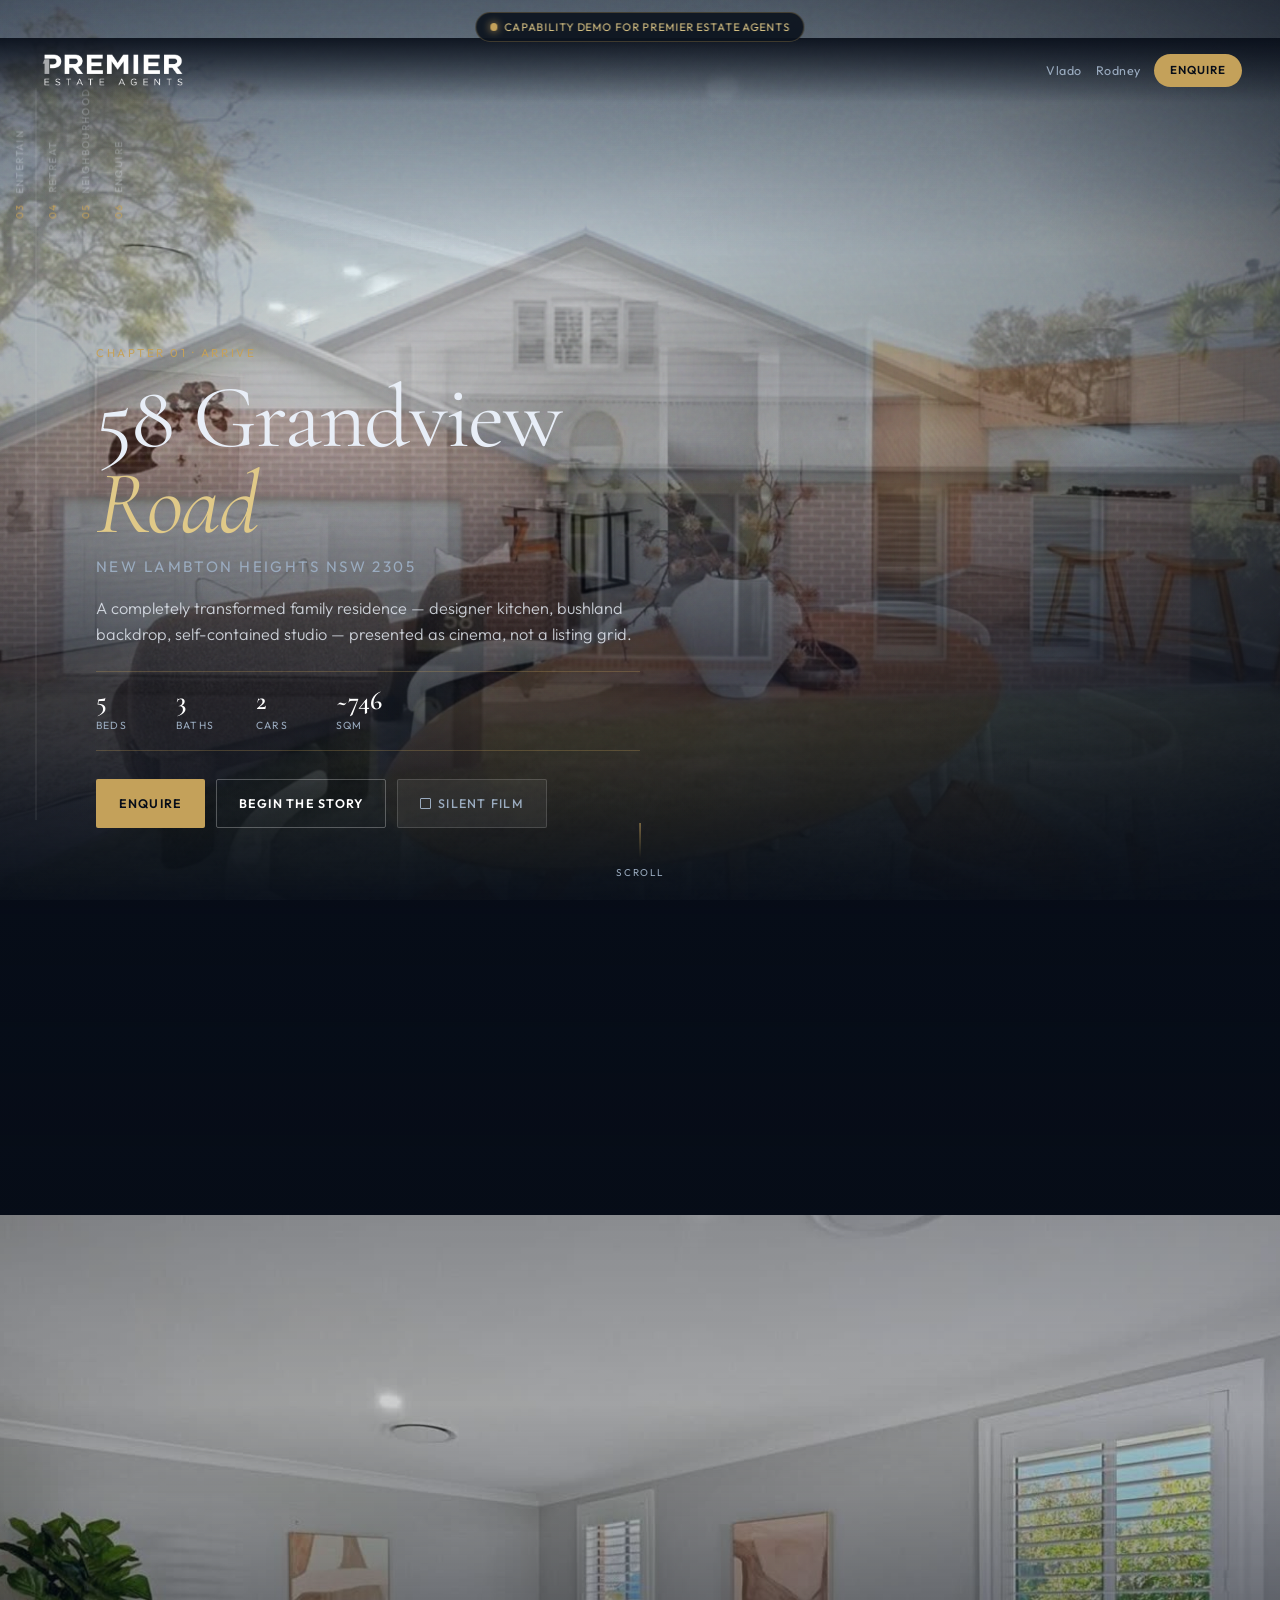
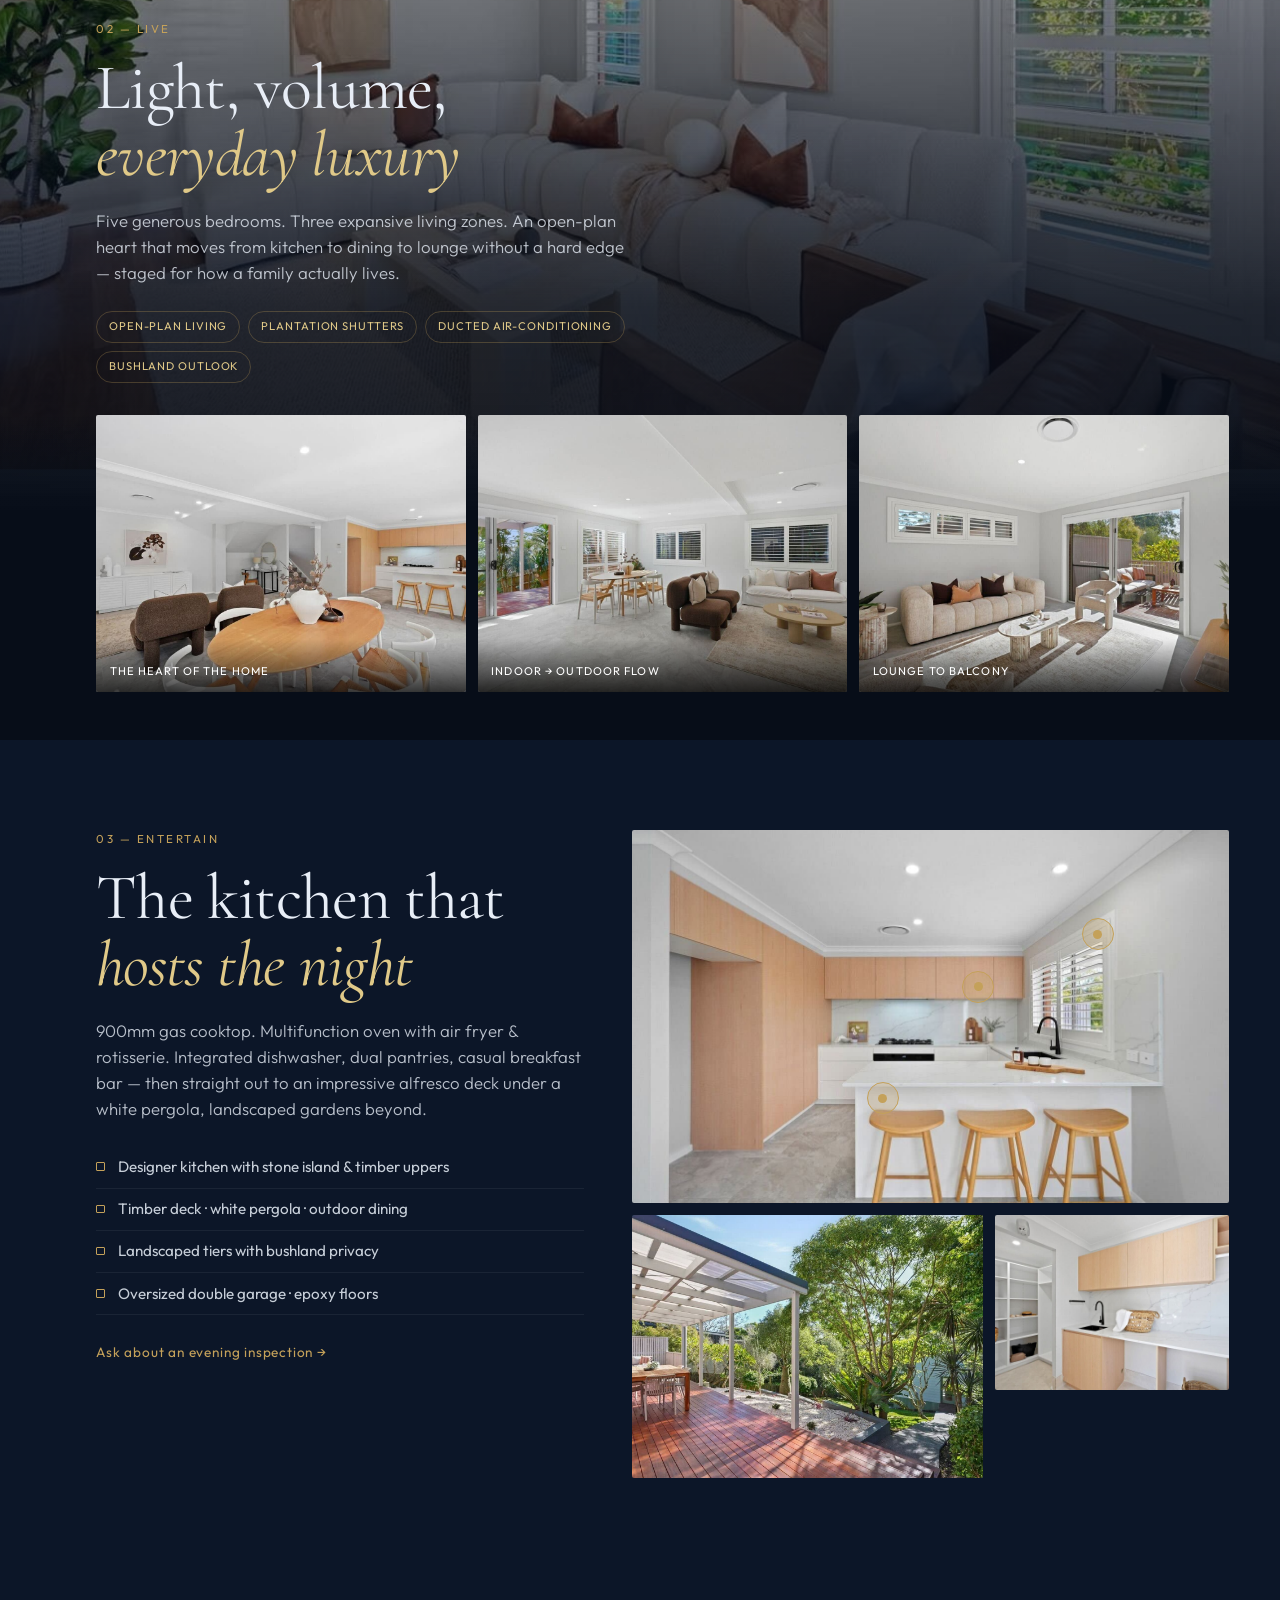
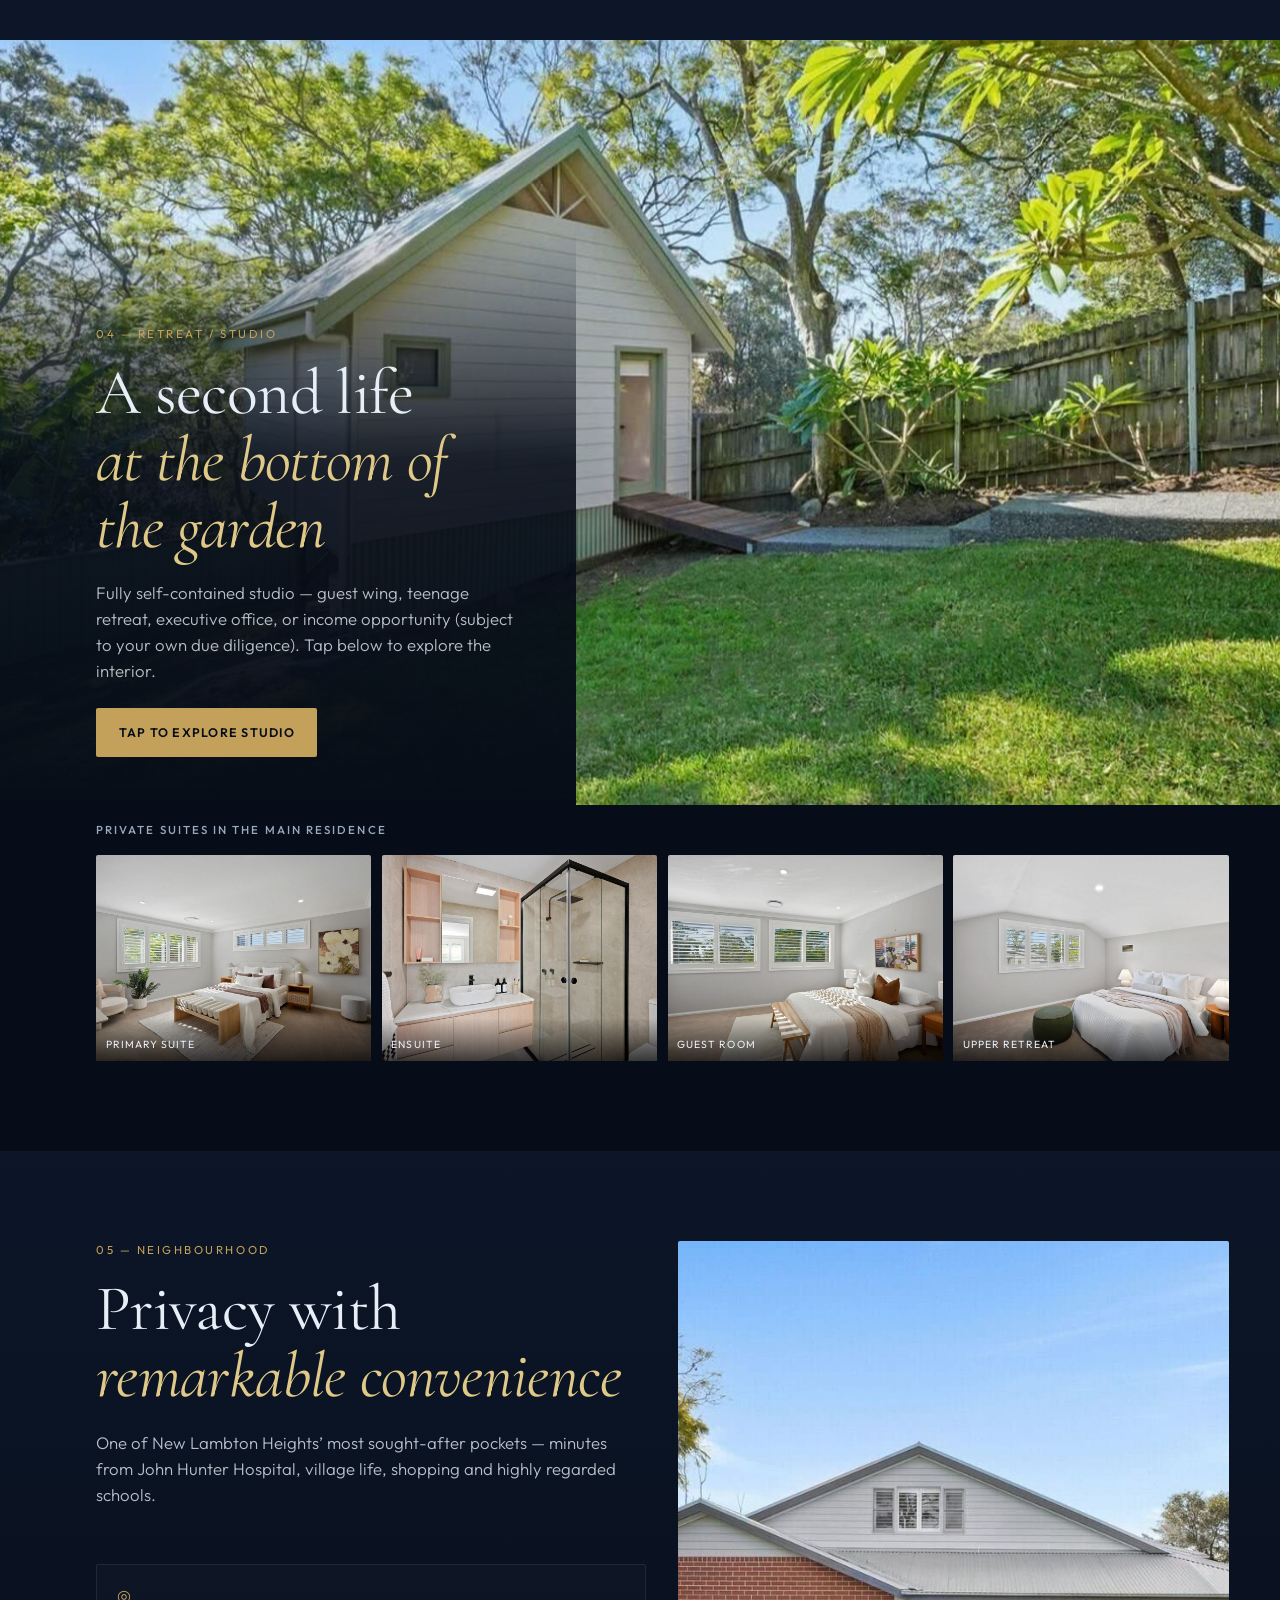
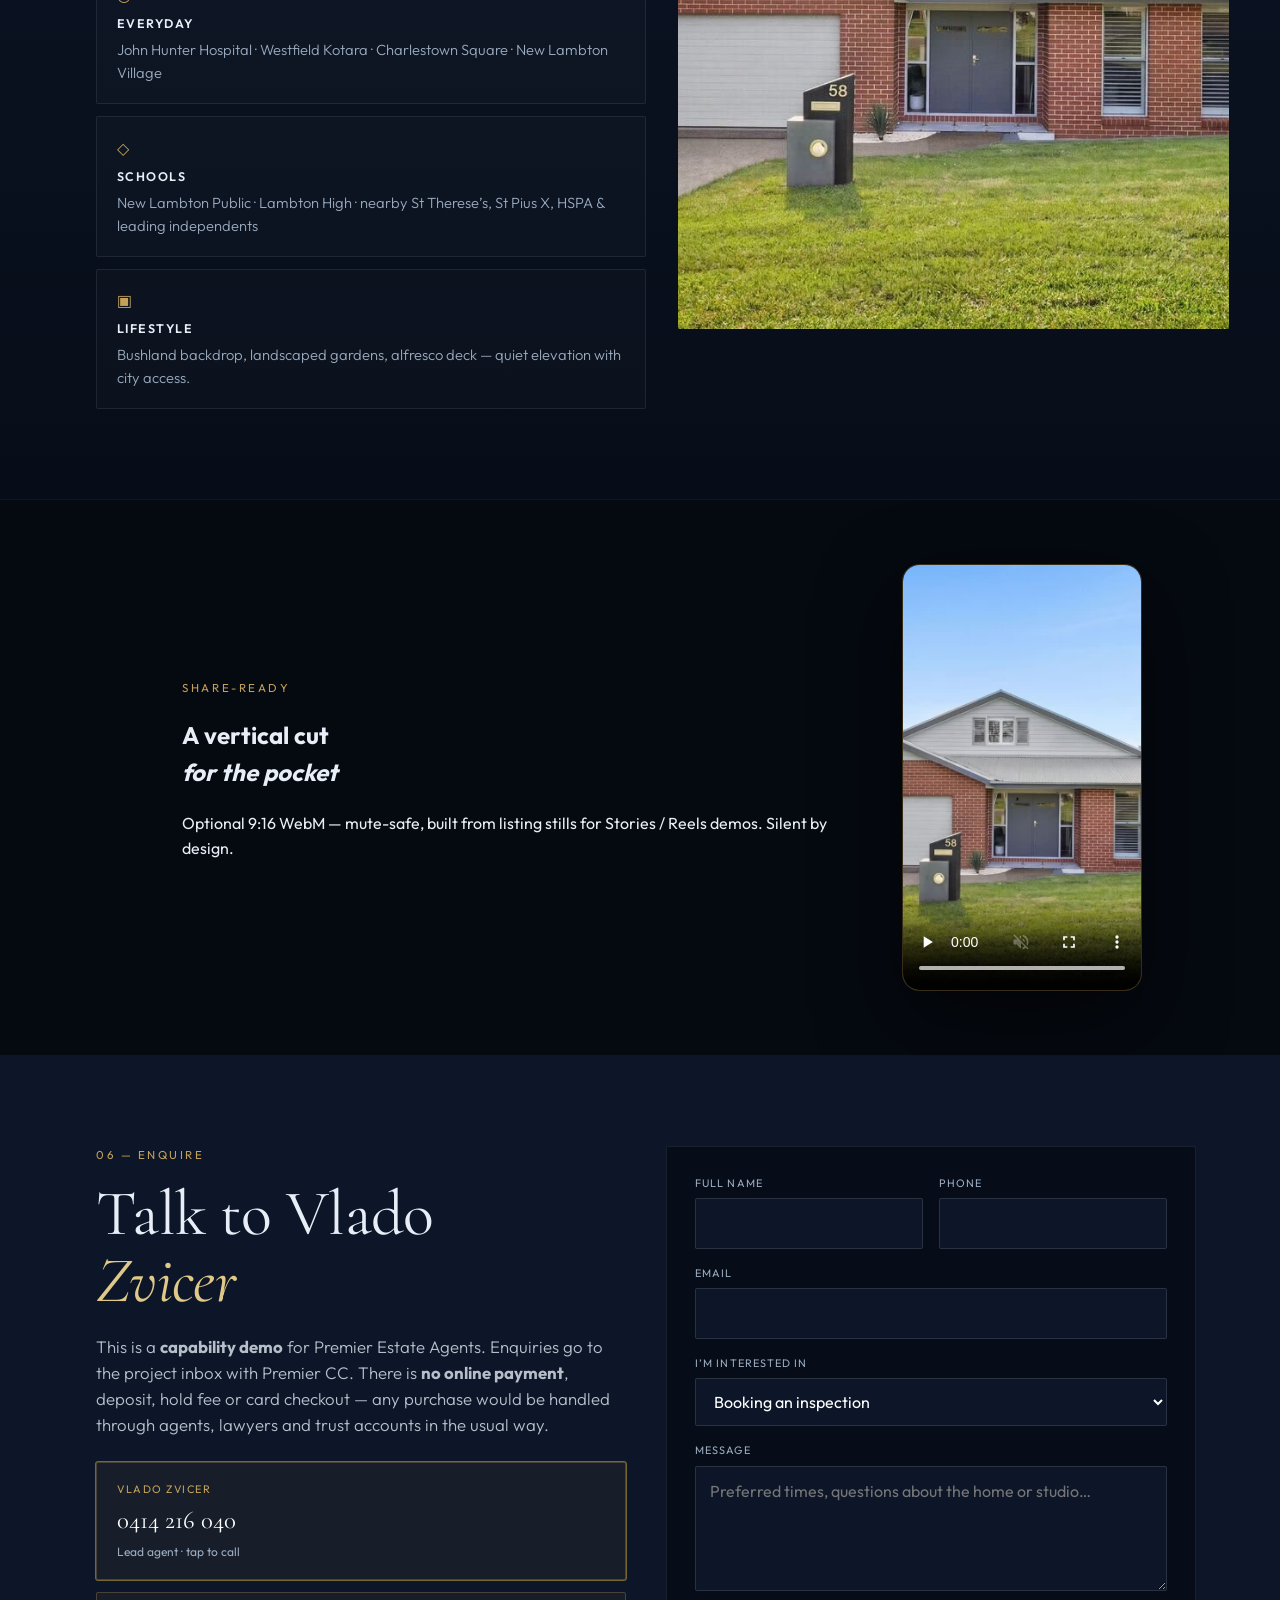
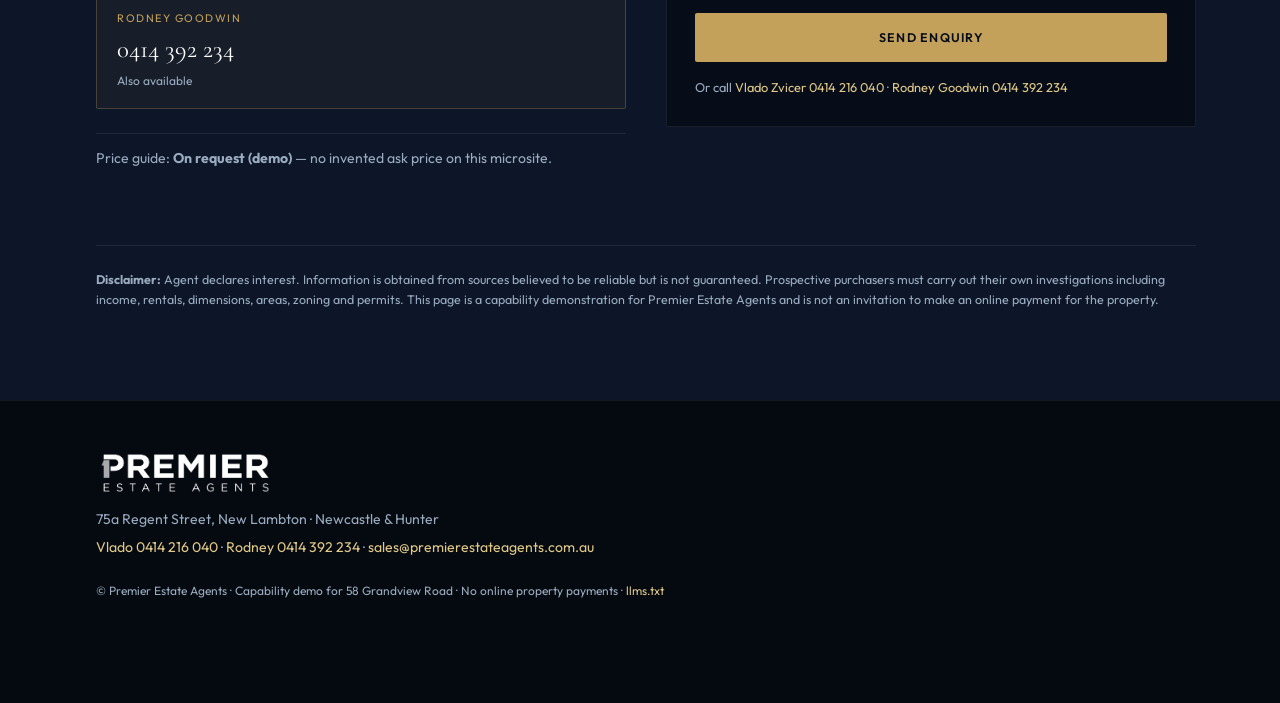
==== commit b4c806b1: "Grandview: real Premier Estate Agents logo + favicon Replace invented gold house crest with official" ====
--- a/index.html
+++ b/index.html
@@ -10,7 +10,8 @@
   <link rel="canonical" href="https://damienmueller-cloud.github.io/58-grandview/" />
   <link rel="preload" as="image" href="images/hero-lcp.webp" type="image/webp" fetchpriority="high" />
   <link rel="preload" as="image" href="images/hero-lcp.jpg" type="image/jpeg" fetchpriority="high" />
-  <link rel="icon" href="favicon.svg" type="image/svg+xml" />
+  <link rel="icon" href="favicon.ico" sizes="any" />
+  <link rel="icon" href="favicon.png" type="image/png" />
   <link rel="llms" href="llms.txt" type="text/plain" />
   <link rel="preconnect" href="https://fonts.googleapis.com" />
   <link rel="preconnect" href="https://fonts.gstatic.com" crossorigin />
@@ -132,9 +133,8 @@
   </aside>
 
   <header class="topbar" id="top">
-    <a class="brand" href="#arrive">
-      <span class="brand__mark" aria-hidden="true"></span>
-      <span class="brand__text">Premier Estate Agents<span>Newcastle &amp; Hunter</span></span>
+    <a class="brand" href="#arrive" aria-label="Premier Estate Agents — home">
+      <img class="brand__logo" src="images/premier-logo-primary.png" width="3509" height="946" alt="Premier Estate Agents" />
     </a>
     <div class="topbar__actions">
       <a class="ghost-link" href="tel:+61414216040">Vlado</a>
@@ -416,7 +416,9 @@
   <footer class="site-footer">
     <div class="footer-inner">
       <div>
-        <div class="footer-brand">Premier Estate Agents</div>
+        <div class="footer-brand">
+          <img class="footer-brand__logo" src="images/premier-logo-primary.png" width="3509" height="946" alt="Premier Estate Agents" />
+        </div>
         <p>75a Regent Street, New Lambton · Newcastle &amp; Hunter</p>
         <p><a href="tel:+61414216040">Vlado 0414 216 040</a> · <a href="tel:+61414392234">Rodney 0414 392 234</a> · <a href="mailto:sales@premierestateagents.com.au">sales@premierestateagents.com.au</a></p>
       </div>
--- a/styles.css
+++ b/styles.css
@@ -104,17 +104,18 @@
   background: rgba(7,13,24,.92); backdrop-filter: blur(12px);
   border-bottom: 1px solid rgba(255,255,255,.06);
 }
-.brand { display: flex; align-items: center; gap: .7rem; color: #fff; }
-.brand__mark {
-  width: 1.6rem; height: 1.6rem; border-radius: .35rem;
-  background: linear-gradient(135deg, var(--gold), #8a6a2e);
-  clip-path: polygon(50% 8%, 92% 32%, 92% 92%, 8% 92%, 8% 32%);
-}
-.brand__text {
-  font-size: .78rem; font-weight: 600; letter-spacing: .06em;
-  text-transform: uppercase; display: flex; flex-direction: column; line-height: 1.2;
-}
-.brand__text span { font-weight: 400; opacity: .55; font-size: .65rem; letter-spacing: .12em; }
+.brand {
+  display: flex; align-items: center; color: #fff;
+  flex-shrink: 1; min-width: 0; max-width: min(220px, 52vw);
+}
+.brand__logo {
+  display: block;
+  height: 40px;
+  width: auto;
+  max-width: 100%;
+  object-fit: contain;
+  object-position: left center;
+}
 .topbar__actions { display: flex; align-items: center; gap: .85rem; }
 .ghost-link {
   color: var(--muted); font-size: .78rem; letter-spacing: .04em;
@@ -627,7 +628,15 @@
 }
 .footer-inner { max-width: 1100px; }
 .footer-brand {
-  font-family: var(--serif); font-size: 1.4rem; margin-bottom: .5rem; color: var(--gold-2);
+  margin-bottom: .75rem;
+}
+.footer-brand__logo {
+  display: block;
+  height: 48px;
+  width: auto;
+  max-width: min(280px, 70vw);
+  object-fit: contain;
+  object-position: left center;
 }
 .site-footer p { margin: .35rem 0; color: var(--muted); font-size: .88rem; }
 .footer-meta { margin-top: 1.5rem !important; font-size: .75rem !important; }
@@ -667,9 +676,9 @@
 
 @media (max-width: 900px) {
   .demo-badge { font-size: .62rem; padding: .35rem .7rem; }
-  .topbar { top: 2.1rem; padding: .55rem 1rem; }
+  .topbar { top: 2.1rem; padding: .55rem .85rem; gap: .5rem; }
   .topbar__actions .ghost-link { display: none; }
-  .brand__text span { display: none; }
+  .brand__logo { height: 32px; }
 
   .film-hero {
     min-height: 72svh;
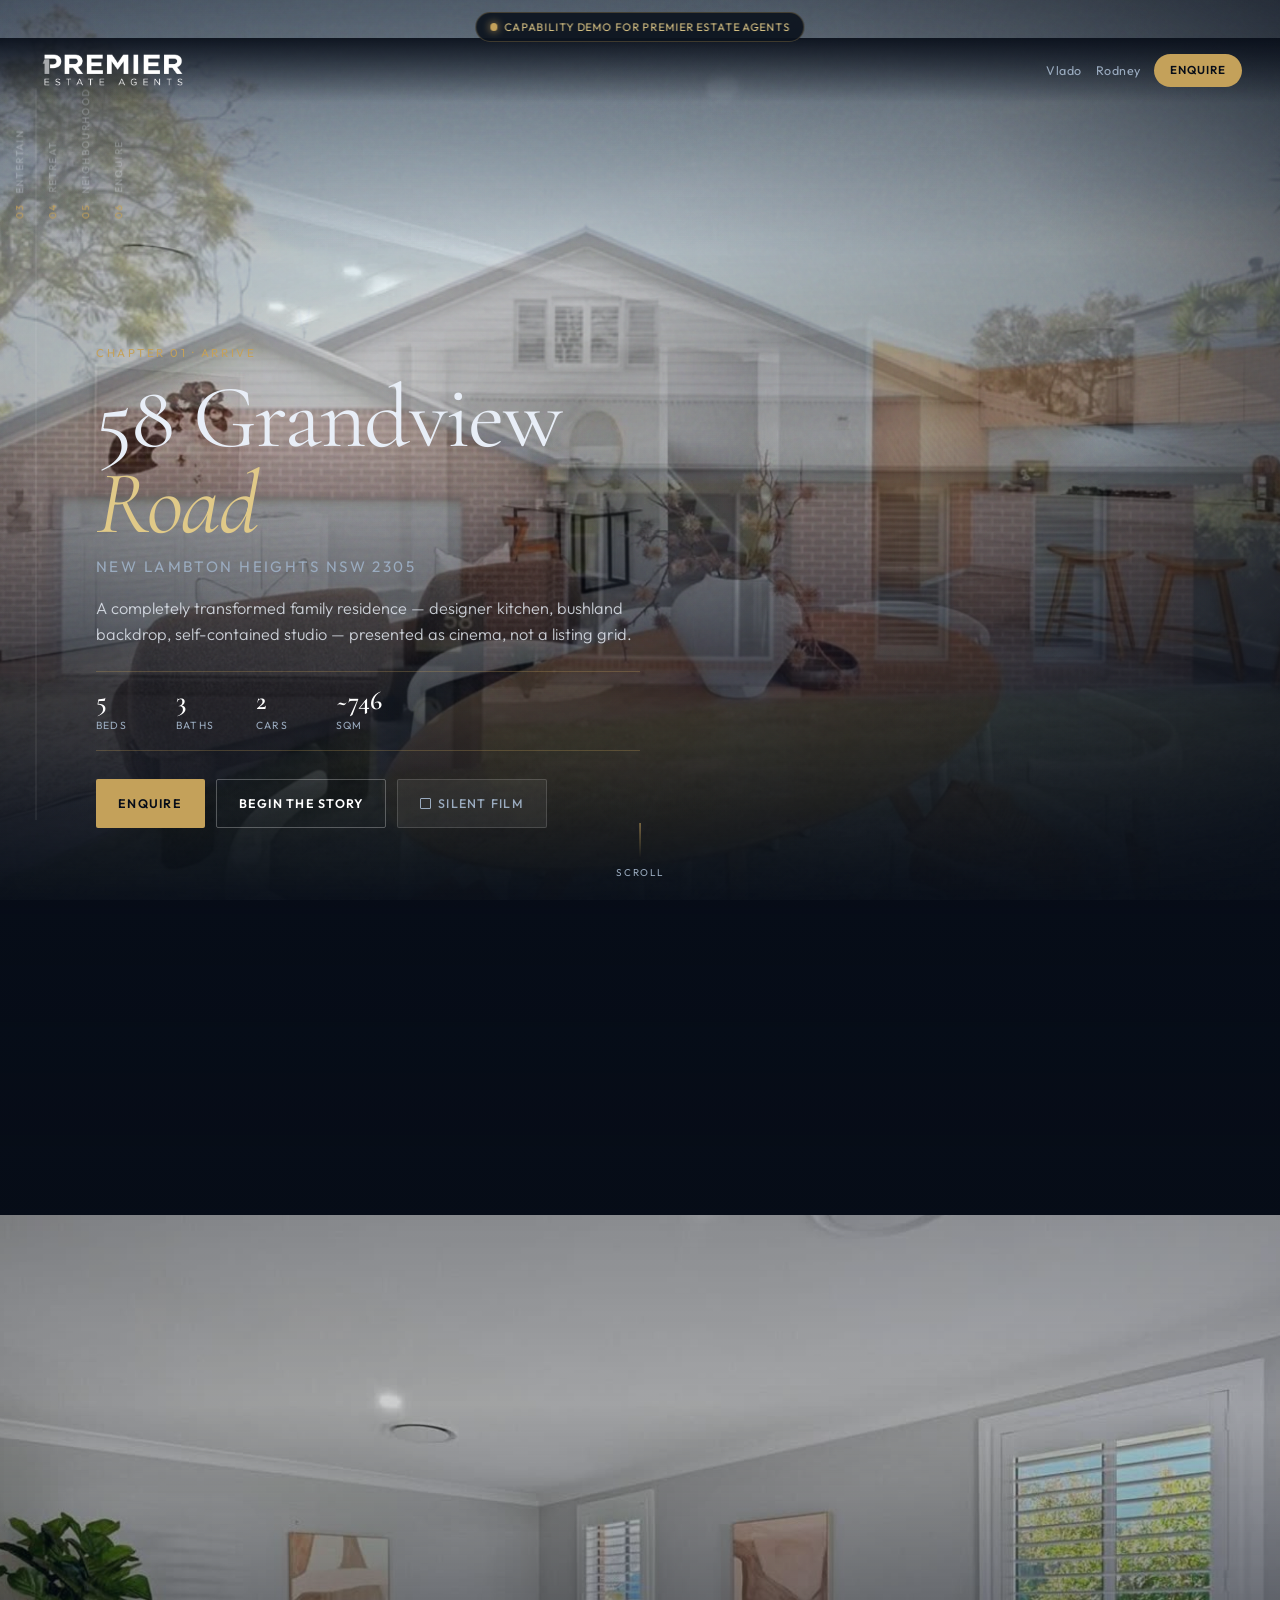
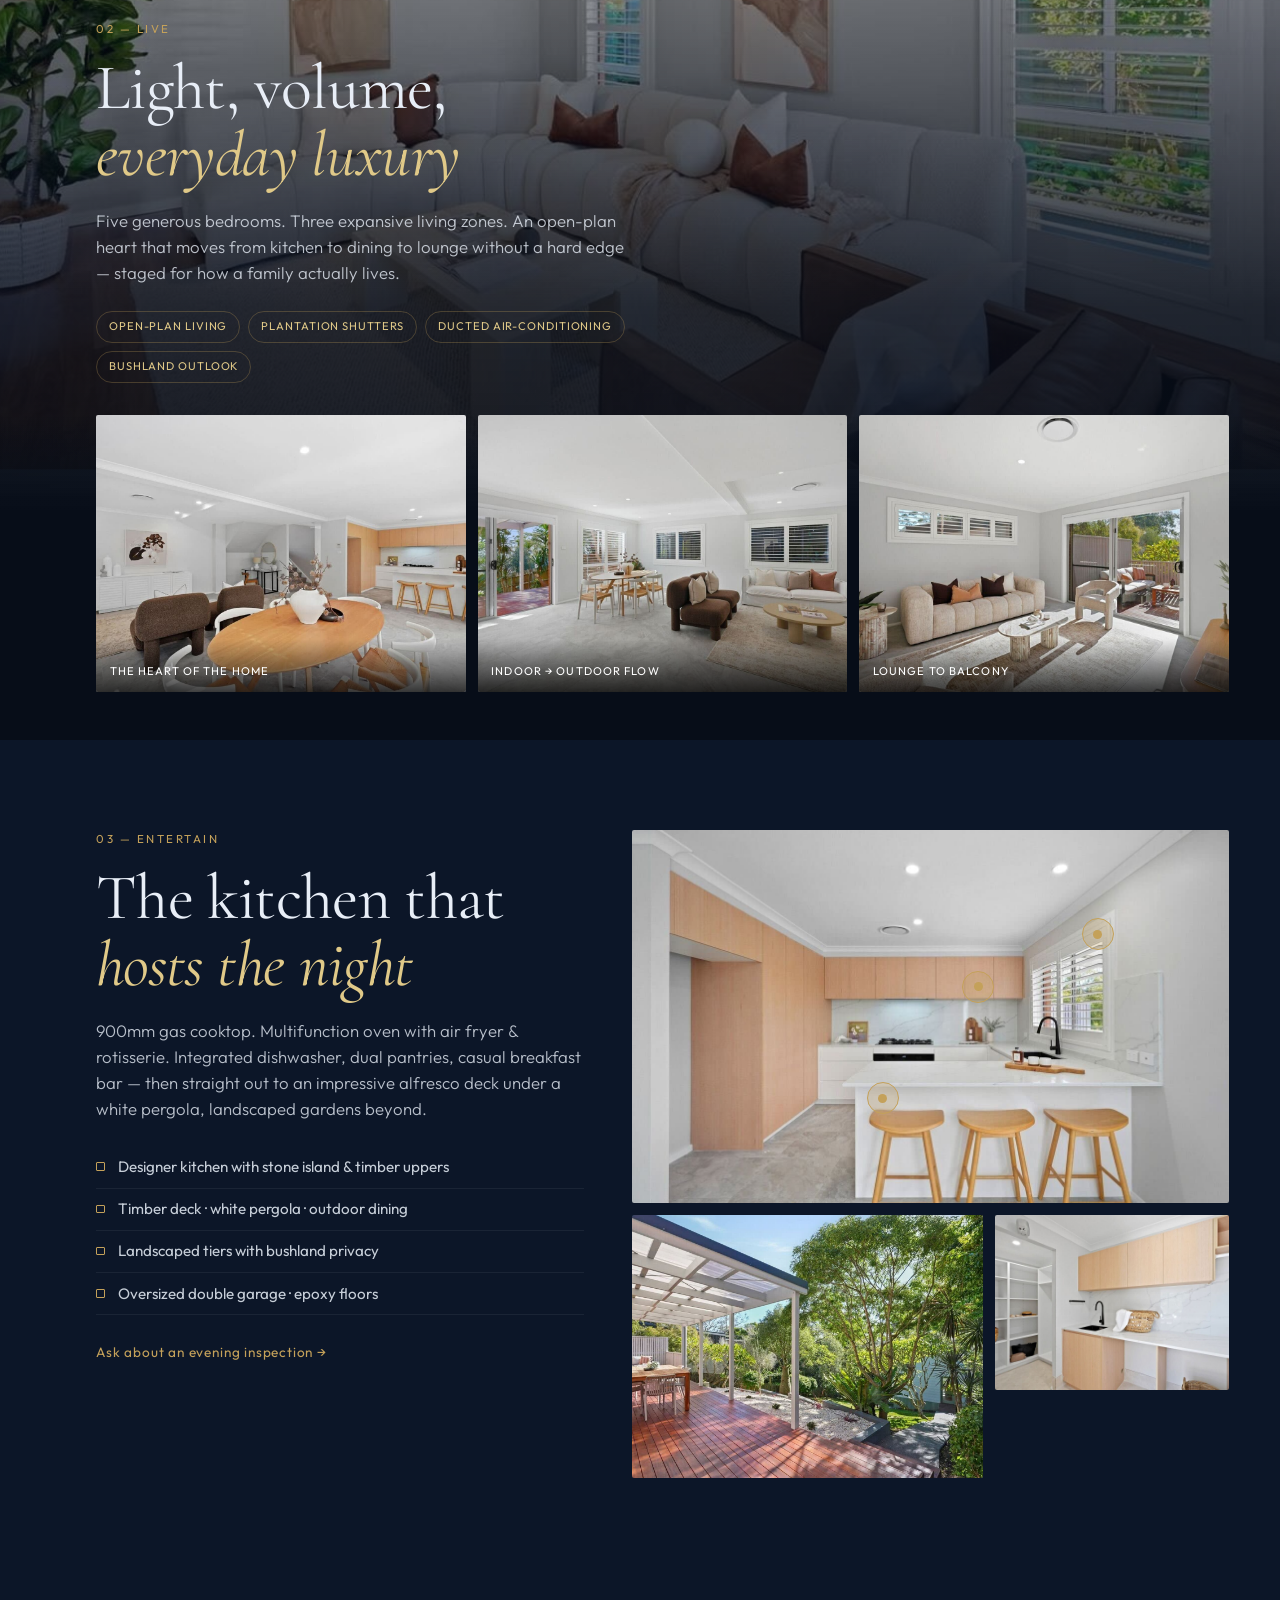
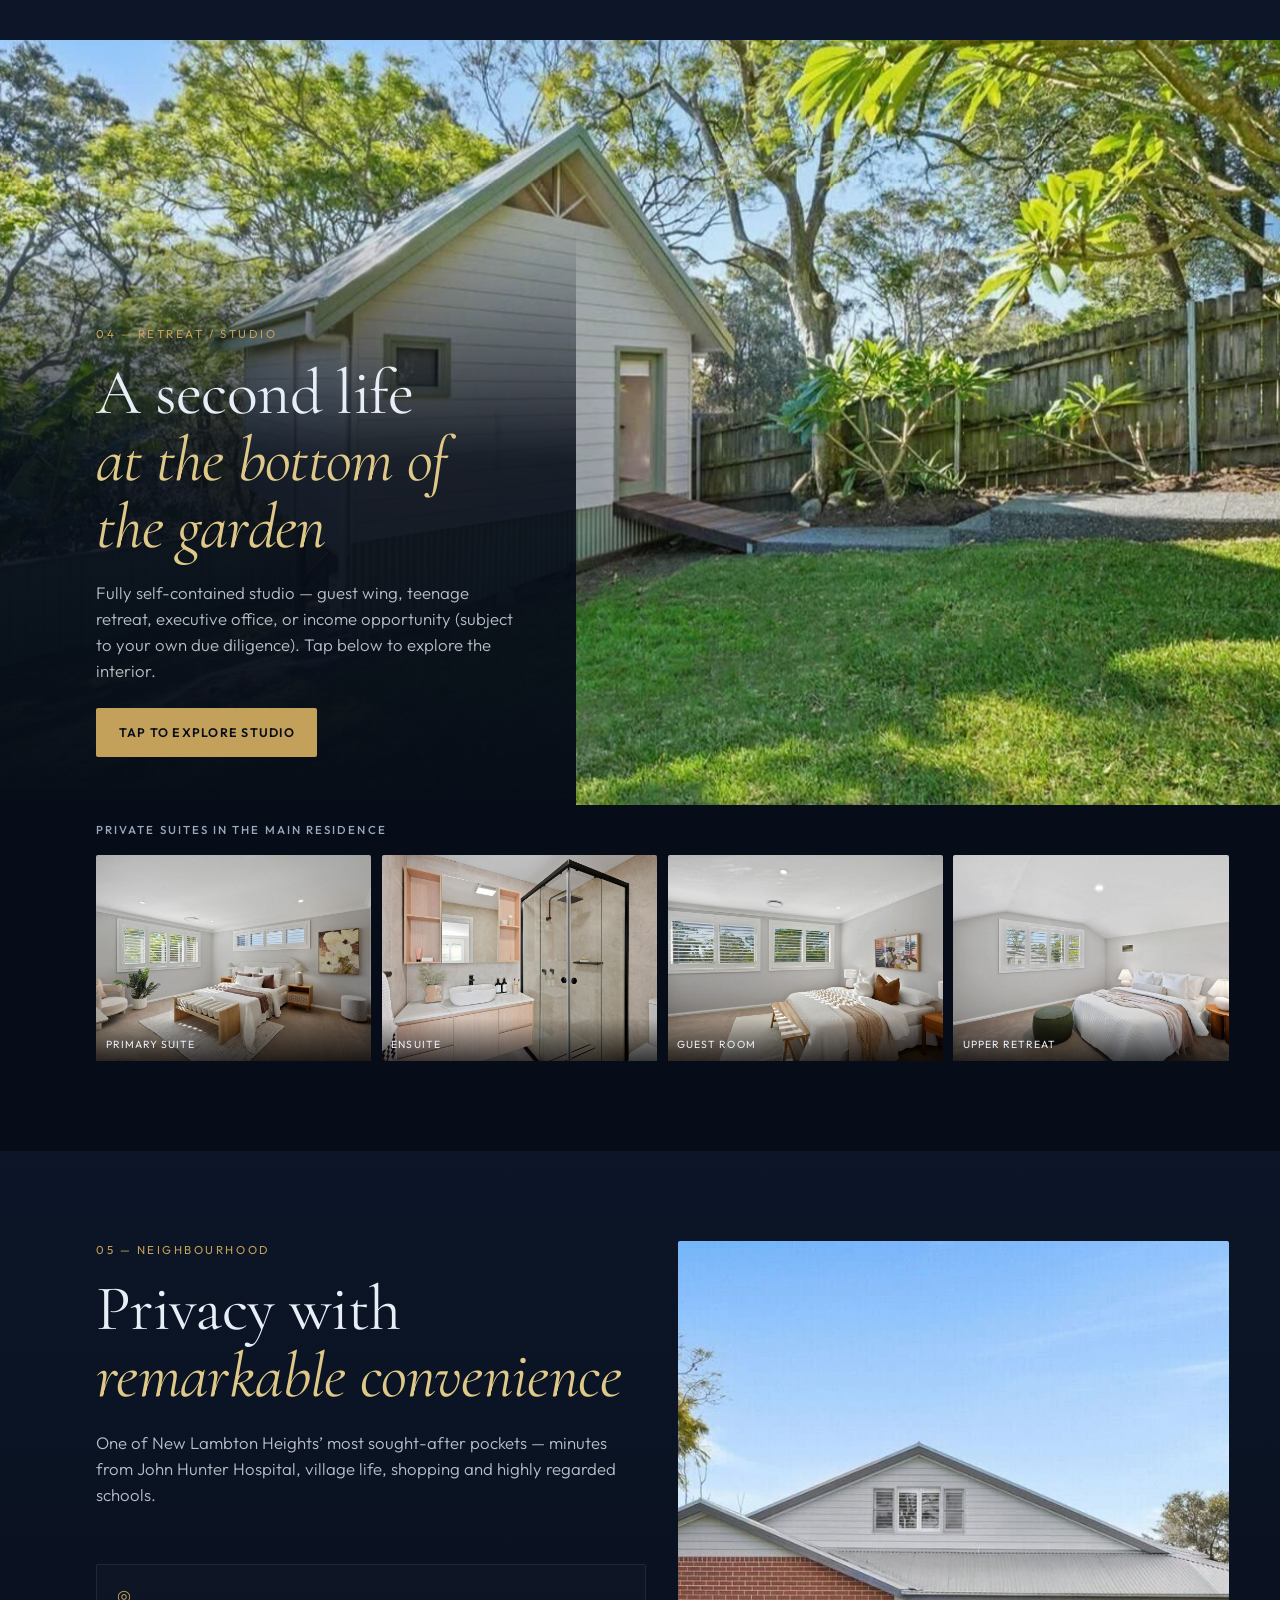
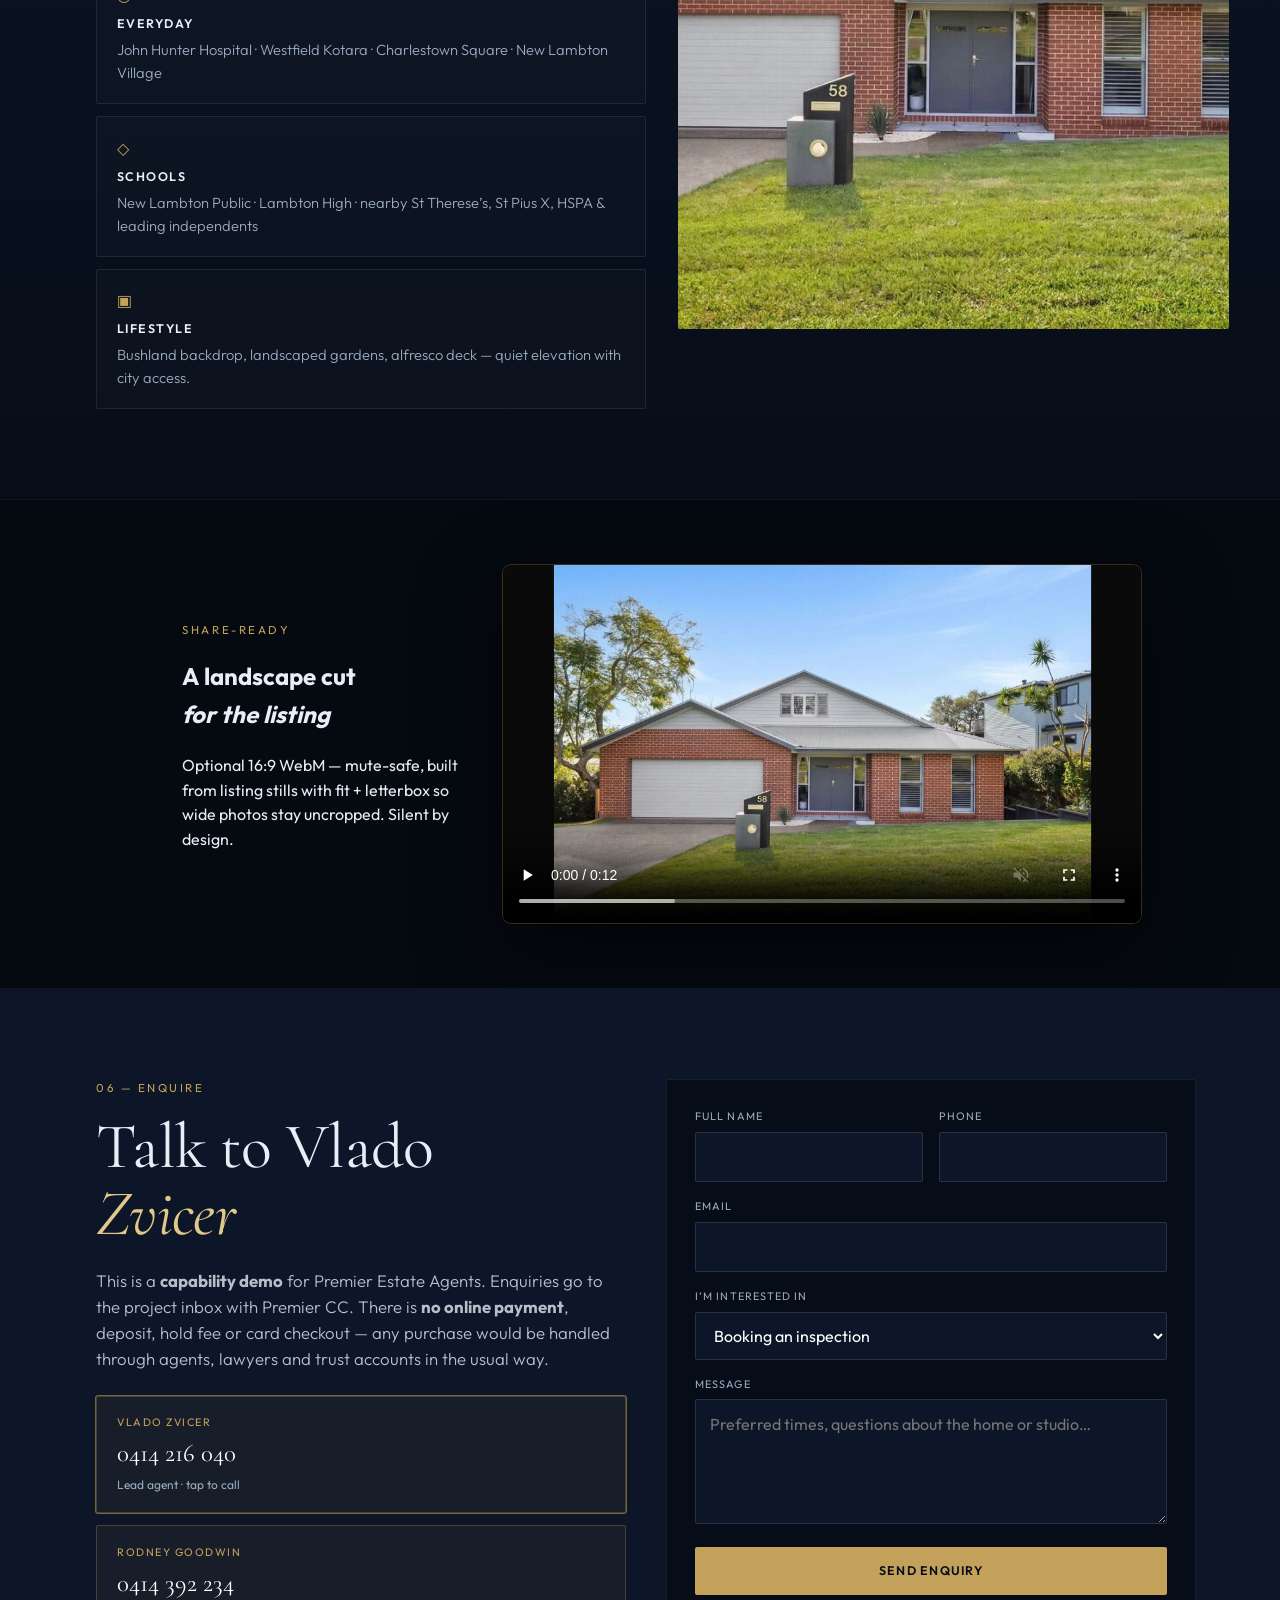
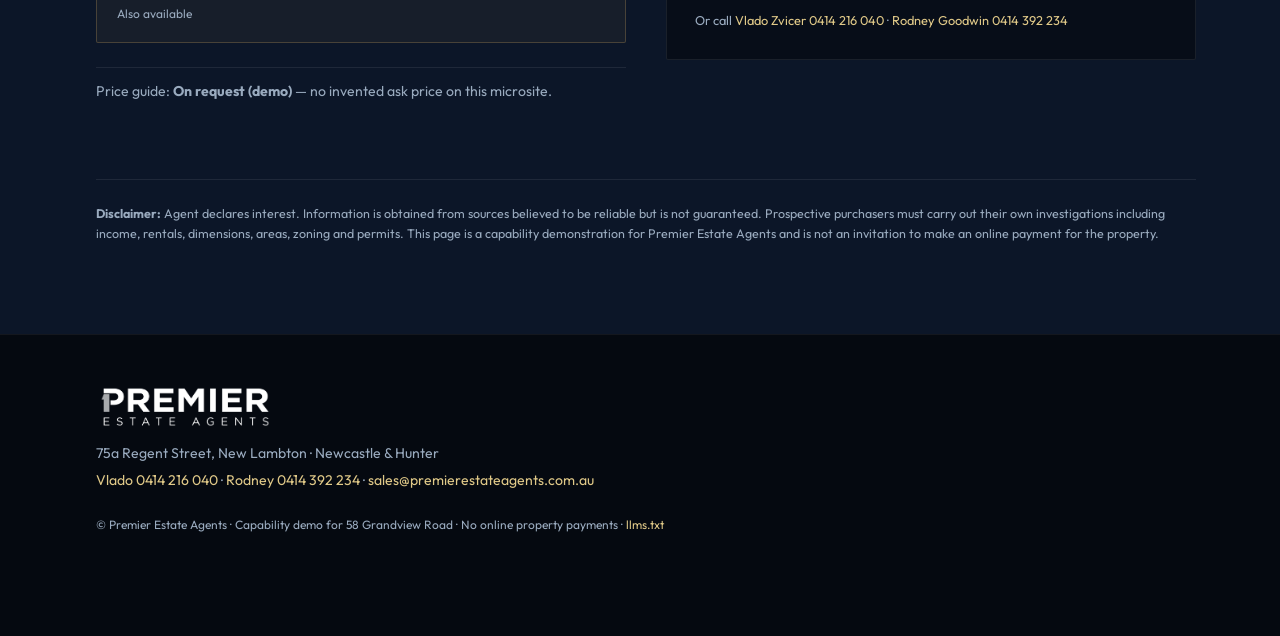
==== commit edf9a8dd: "Grandview: landscape 16:9 share reel (fit+letterbox) Replace portrait 9:16 share reel with 1920x1080" ====
--- a/index.html
+++ b/index.html
@@ -326,16 +326,16 @@
     </section>
 
     <!-- SHARE REEL -->
-    <section class="reel-band" aria-label="Shareable vertical reel">
+    <section class="reel-band" aria-label="Shareable landscape reel">
       <div class="reel-band__inner">
         <div class="reel-band__copy">
           <p class="chapter__num">Share-ready</p>
-          <h2>A vertical cut<br /><em>for the pocket</em></h2>
-          <p>Optional 9:16 WebM — mute-safe, built from listing stills for Stories / Reels demos. Silent by design.</p>
+          <h2>A landscape cut<br /><em>for the listing</em></h2>
+          <p>Optional 16:9 WebM — mute-safe, built from listing stills with fit + letterbox so wide photos stay uncropped. Silent by design.</p>
         </div>
         <div class="reel-frame">
           <video class="reel-video" muted playsinline loop preload="none" poster="media/share-reel-poster.jpg" controls>
-            <source src="media/share-reel-9x16.webm" type="video/webm" />
+            <source src="media/share-reel-16x9.webm" type="video/webm" />
           </video>
         </div>
       </div>
--- a/styles.css
+++ b/styles.css
@@ -558,13 +558,13 @@
   .reel-band__inner { grid-template-columns: 1fr auto; }
 }
 .reel-frame {
-  width: min(240px, 55vw); margin: 0 auto;
-  border-radius: 1.1rem; overflow: hidden;
+  width: min(640px, 92vw); margin: 0 auto;
+  border-radius: 0.6rem; overflow: hidden;
   border: 1px solid var(--line);
   box-shadow: 0 30px 80px rgba(0,0,0,.55);
-  background: #000; aspect-ratio: 9/16;
-}
-.reel-video { width: 100%; height: 100%; object-fit: cover; display: block; }
+  background: #000; aspect-ratio: 16/9;
+}
+.reel-video { width: 100%; height: 100%; object-fit: contain; display: block; background: #0a0a0a; }
 
 /* Enquire */
 .chapter--enquire { background: var(--navy-2); }
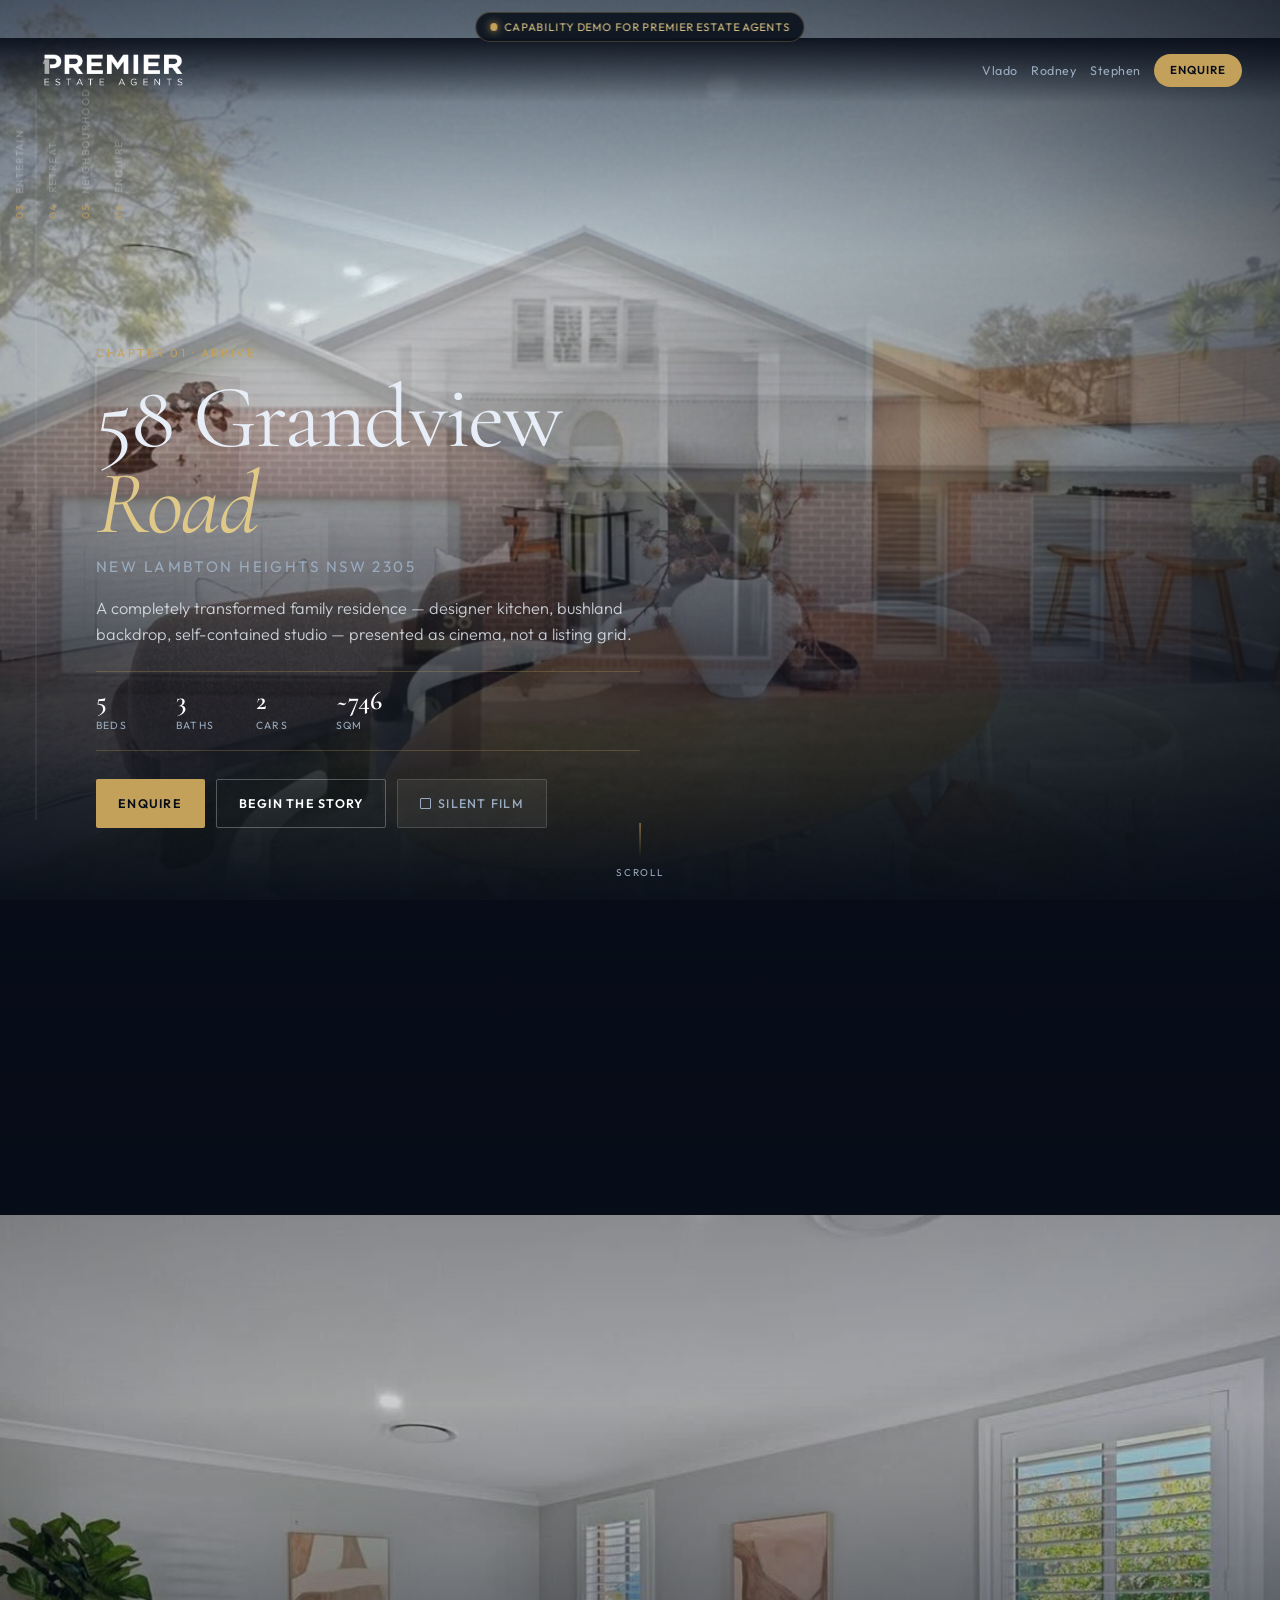
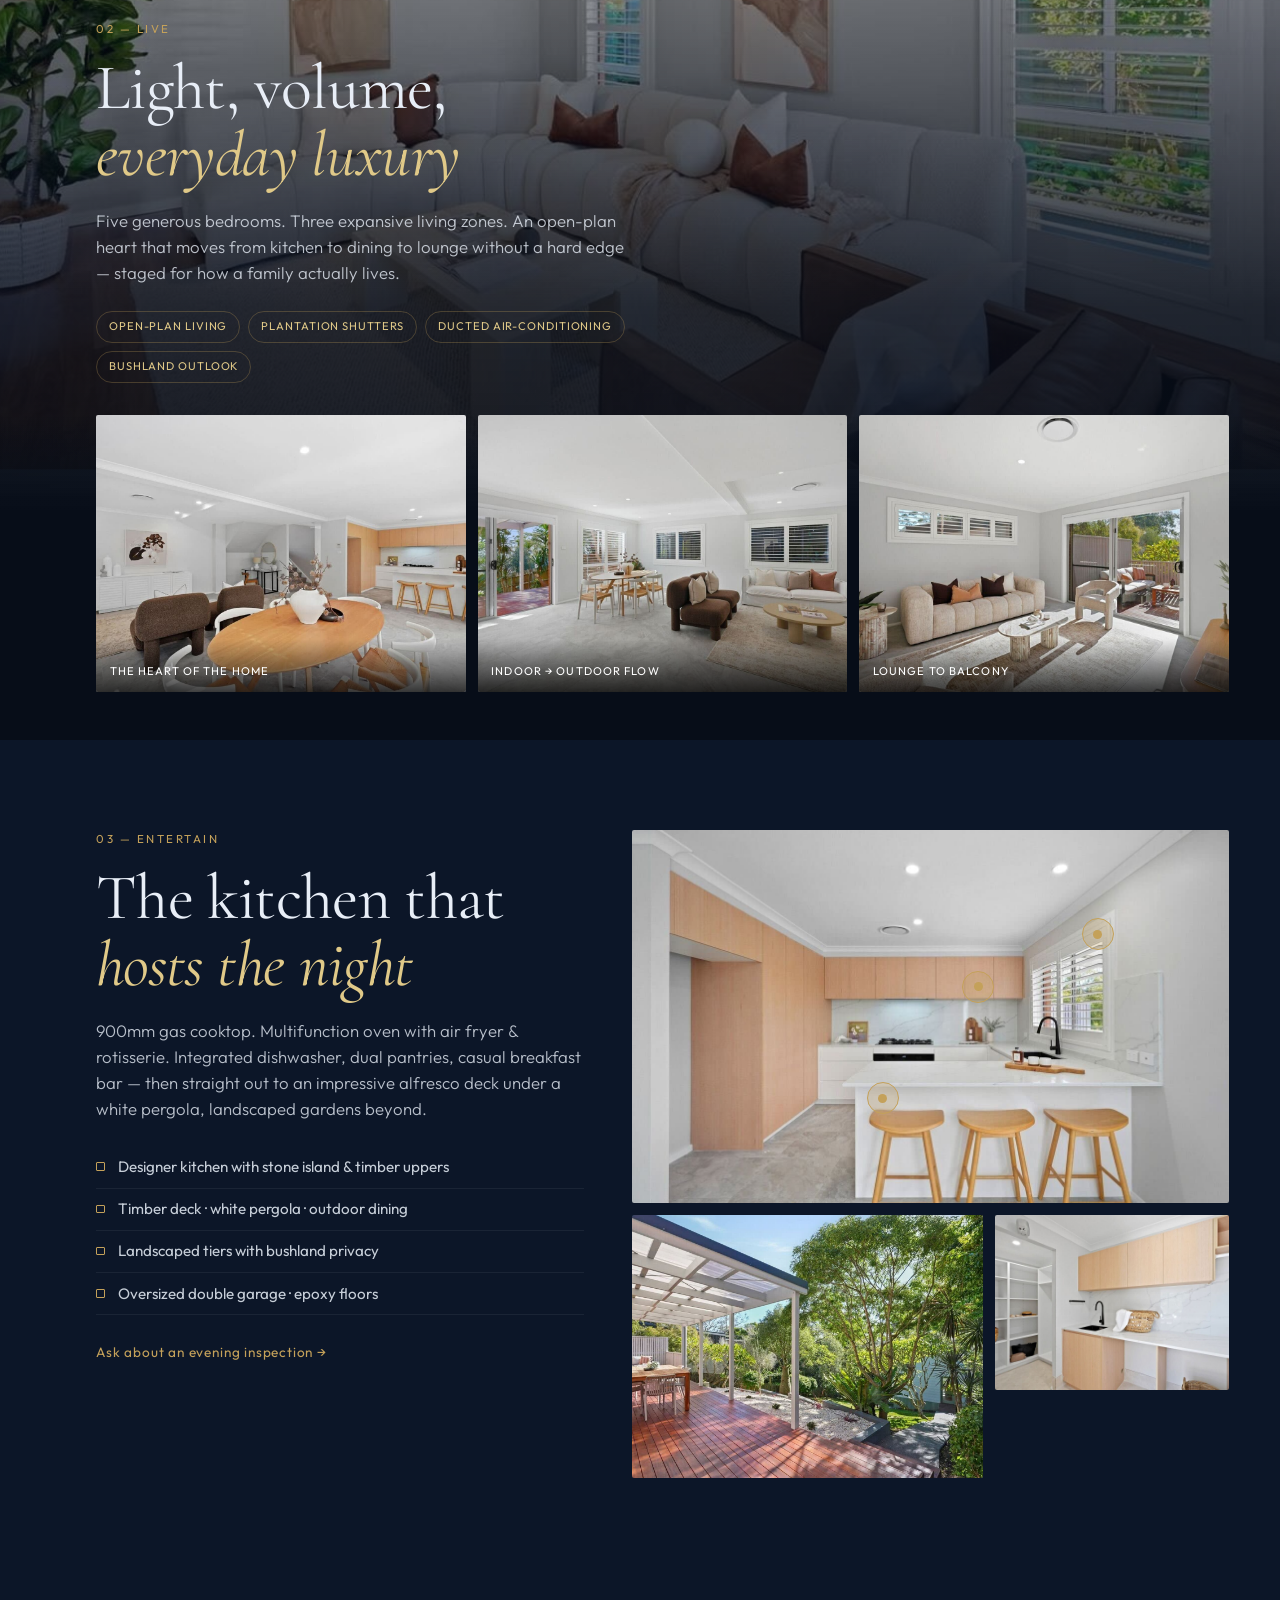
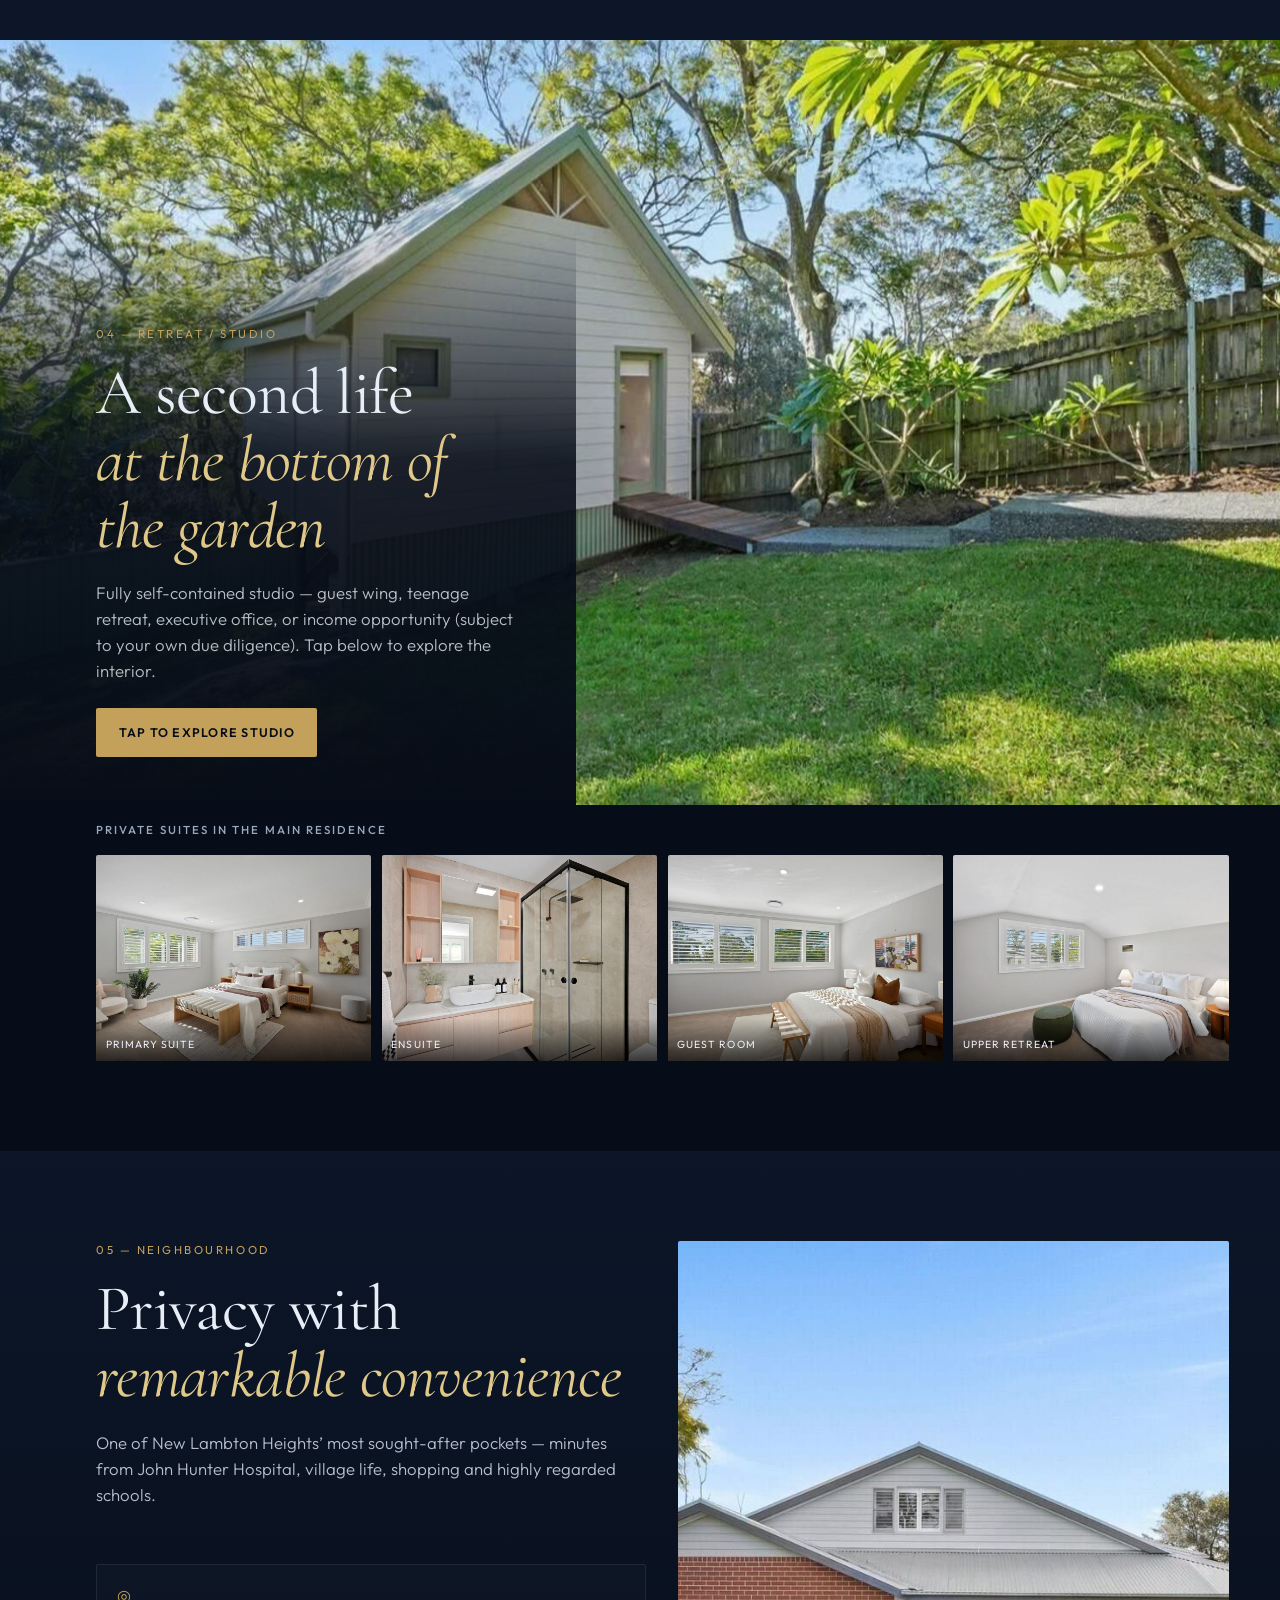
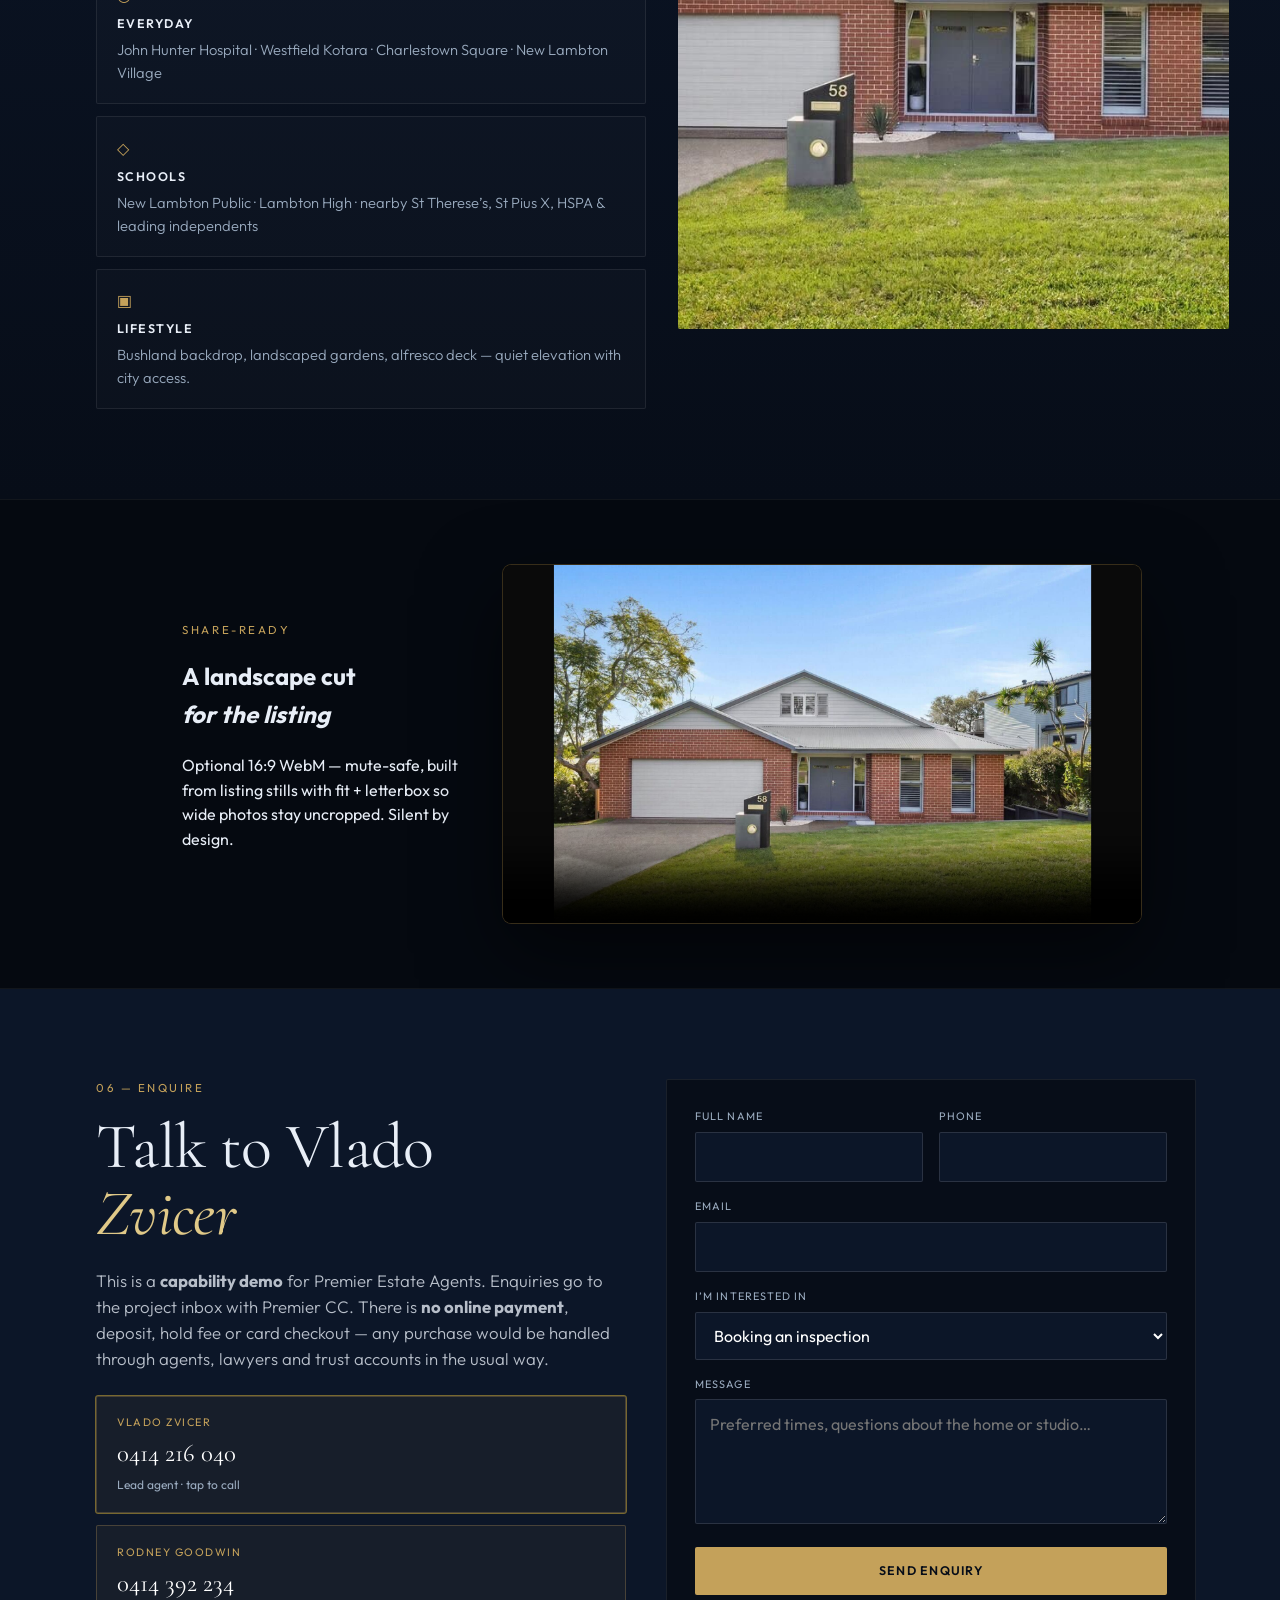
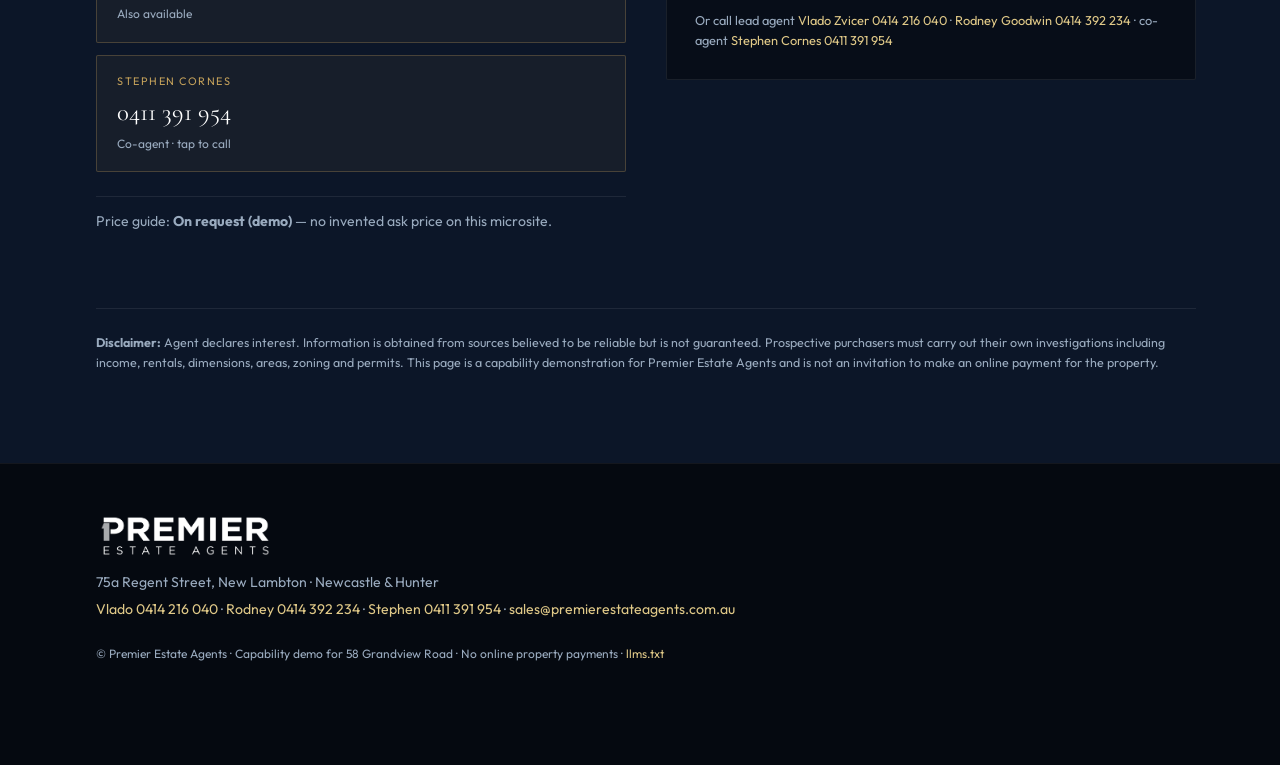
==== commit 06c45676: "Add Stephen Cornes as co-agent contact (Vlado remains lead) Allhomes co-agent: sticky CTA, enquire c" ====
--- a/index.html
+++ b/index.html
@@ -139,6 +139,7 @@
     <div class="topbar__actions">
       <a class="ghost-link" href="tel:+61414216040">Vlado</a>
       <a class="ghost-link" href="tel:+61414392234">Rodney</a>
+      <a class="ghost-link" href="tel:+61411391954">Stephen</a>
       <a class="pill-cta" href="#enquire">Enquire</a>
     </div>
   </header>
@@ -359,6 +360,11 @@
               <span class="call-tile__num">0414 392 234</span>
               <span class="call-tile__hint">Also available</span>
             </a>
+            <a class="call-tile" href="tel:+61411391954">
+              <span class="call-tile__who">Stephen Cornes</span>
+              <span class="call-tile__num">0411 391 954</span>
+              <span class="call-tile__hint">Co-agent · tap to call</span>
+            </a>
           </div>
           <p class="price-note">Price guide: <strong>On request (demo)</strong> — no invented ask price on this microsite.</p>
         </div>
@@ -366,7 +372,7 @@
         <div class="form-card">
           <form action="https://formsubmit.co/damienmueller@gmail.com" method="POST">
             <input type="hidden" name="_subject" value="Inspection / enquiry — 58 Grandview Road (demo microsite)" />
-            <input type="hidden" name="_cc" value="rodney@premierestateagents.com.au,sales@premierestateagents.com.au" />
+            <input type="hidden" name="_cc" value="rodney@premierestateagents.com.au,sales@premierestateagents.com.au,stephen@premierestateagents.com.au" />
             <input type="hidden" name="_next" value="https://58grandview.com.au/thank-you.html" />
             <input type="hidden" name="_captcha" value="false" />
             <input type="hidden" name="_template" value="table" />
@@ -400,7 +406,7 @@
               <textarea id="message" name="message" rows="4" placeholder="Preferred times, questions about the home or studio…"></textarea>
             </div>
             <button class="btn btn-gold btn-block" type="submit">Send enquiry</button>
-            <p class="form-note">Or call <a href="tel:+61414216040">Vlado Zvicer 0414 216 040</a> · <a href="tel:+61414392234">Rodney Goodwin 0414 392 234</a></p>
+            <p class="form-note">Or call lead agent <a href="tel:+61414216040">Vlado Zvicer 0414 216 040</a> · <a href="tel:+61414392234">Rodney Goodwin 0414 392 234</a> · co-agent <a href="tel:+61411391954">Stephen Cornes 0411 391 954</a></p>
           </form>
         </div>
       </div>
@@ -420,7 +426,7 @@
           <img class="footer-brand__logo" src="images/premier-logo-primary.png" width="3509" height="946" alt="Premier Estate Agents" />
         </div>
         <p>75a Regent Street, New Lambton · Newcastle &amp; Hunter</p>
-        <p><a href="tel:+61414216040">Vlado 0414 216 040</a> · <a href="tel:+61414392234">Rodney 0414 392 234</a> · <a href="mailto:sales@premierestateagents.com.au">sales@premierestateagents.com.au</a></p>
+        <p><a href="tel:+61414216040">Vlado 0414 216 040</a> · <a href="tel:+61414392234">Rodney 0414 392 234</a> · <a href="tel:+61411391954">Stephen 0411 391 954</a> · <a href="mailto:sales@premierestateagents.com.au">sales@premierestateagents.com.au</a></p>
       </div>
       <p class="footer-meta">© Premier Estate Agents · Capability demo for 58 Grandview Road · No online property payments · <a href="llms.txt">llms.txt</a></p>
     </div>
@@ -429,6 +435,7 @@
   <nav class="mobile-cta" aria-label="Quick contact">
     <a href="tel:+61414216040">Vlado<small>0414 216 040</small></a>
     <a href="tel:+61414392234">Rodney<small>0414 392 234</small></a>
+    <a href="tel:+61411391954">Stephen<small>0411 391 954</small></a>
     <a class="primary" href="#enquire">Enquire<small>Book inspection</small></a>
   </nav>
 
--- a/styles.css
+++ b/styles.css
@@ -644,14 +644,14 @@
 /* Mobile CTA */
 .mobile-cta {
   position: fixed; left: 0; right: 0; bottom: 0; z-index: 75;
-  display: grid; grid-template-columns: 1fr 1fr 1.15fr;
+  display: grid; grid-template-columns: 1fr 1fr 1fr 1.15fr;
   background: rgba(7,13,24,.96); border-top: 1px solid var(--line);
   backdrop-filter: blur(12px);
   padding-bottom: env(safe-area-inset-bottom);
 }
 .mobile-cta a {
   display: flex; flex-direction: column; align-items: center; justify-content: center;
-  padding: .65rem .4rem; color: #fff; font-size: .72rem; font-weight: 600;
+  padding: .55rem .25rem; color: #fff; font-size: .65rem; font-weight: 600;
   letter-spacing: .04em; border-right: 1px solid rgba(255,255,255,.06);
 }
 .mobile-cta a:last-child { border-right: 0; }
